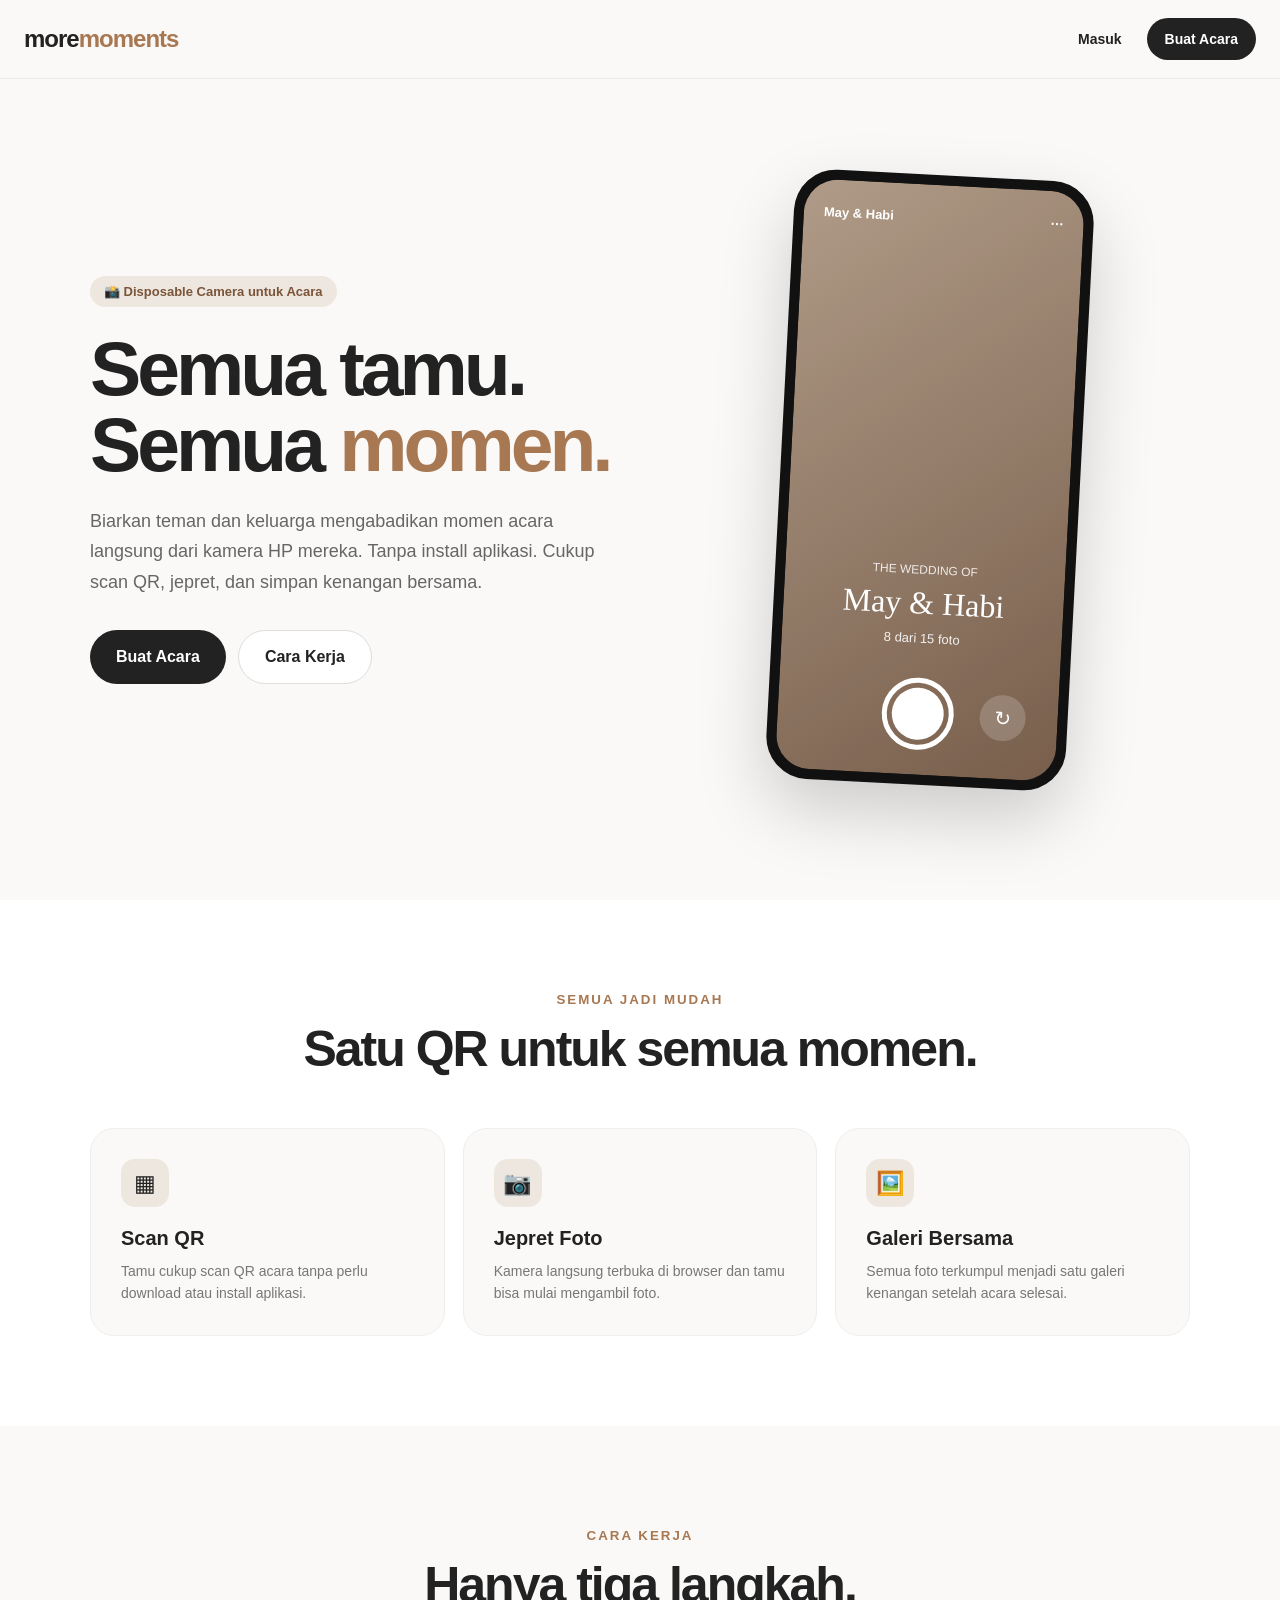
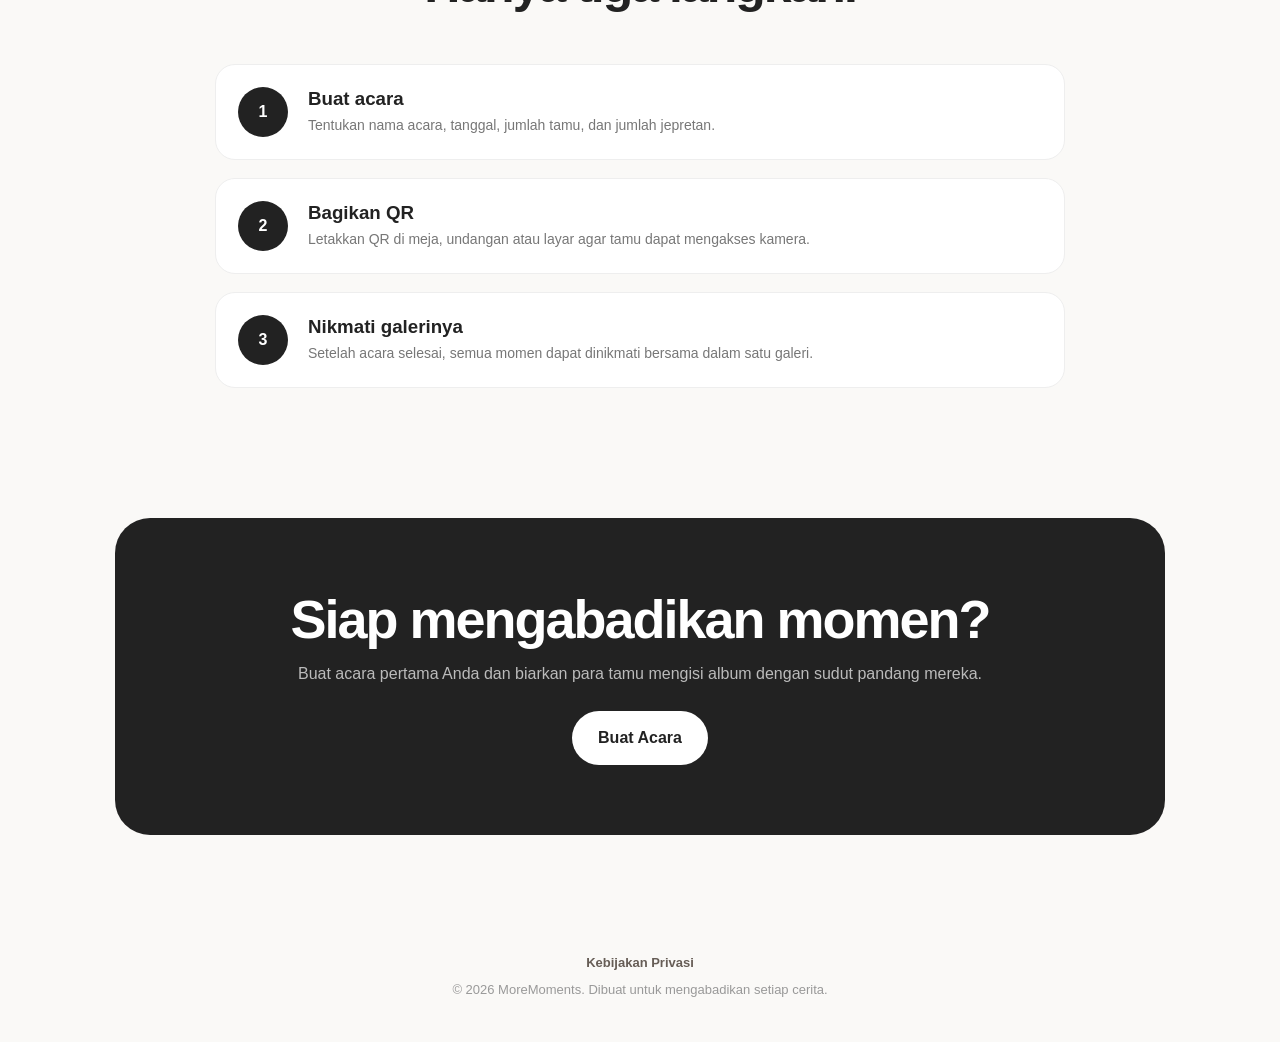
==== index.html @ 3c303681 "Update index.html" ====
<!DOCTYPE html>
<html lang="id">
<head>
<meta charset="UTF-8">
<meta name="viewport" content="width=device-width, initial-scale=1.0">

<title>MoreMoments — Abadikan Momen Bersama</title>

<meta
  name="description"
  content="Bagikan dan abadikan momen acara bersama teman dan keluarga."
>

<style>

*{
  margin:0;
  padding:0;
  box-sizing:border-box;
}

html{
  scroll-behavior:smooth;
}

body{
  font-family:Arial,Helvetica,sans-serif;
  background:#faf9f7;
  color:#222;
}

a{
  text-decoration:none;
  color:inherit;
}


/* ===============================
   NAVBAR
================================ */

.navbar{
  width:100%;

  padding:18px 24px;

  display:flex;
  justify-content:space-between;
  align-items:center;

  background:
    rgba(250,249,247,.94);

  backdrop-filter:
    blur(12px);

  position:fixed;
  top:0;
  left:0;

  z-index:1000;

  border-bottom:
    1px solid rgba(0,0,0,.06);
}

.logo{
  font-size:24px;
  font-weight:800;
  letter-spacing:-1px;
}

.logo span{
  color:#a77852;
}

.nav-actions{
  display:flex;
  gap:9px;
  align-items:center;
}

.btn-login{
  display:inline-flex;
  align-items:center;
  justify-content:center;

  min-height:42px;

  padding:0 16px;

  border-radius:999px;

  font-size:14px;
  font-weight:700;

  cursor:pointer;
}

.btn-login:hover{
  background:#eee9e4;
}

.btn-create-small{
  display:inline-flex;
  align-items:center;
  justify-content:center;

  min-height:42px;

  background:#222;
  color:white;

  padding:0 18px;

  border-radius:999px;

  font-size:14px;
  font-weight:700;

  cursor:pointer;
}


/* ===============================
   HERO
================================ */

.hero{
  min-height:100vh;

  display:flex;
  align-items:center;
  justify-content:center;

  padding:
    120px 24px 60px;
}

.hero-inner{
  max-width:1100px;
  width:100%;

  display:grid;

  grid-template-columns:
    1fr 1fr;

  gap:60px;

  align-items:center;
}

.hero-text .tag{
  display:inline-block;

  background:#eee7df;
  color:#7a5539;

  padding:8px 14px;

  border-radius:999px;

  font-size:13px;
  font-weight:700;

  margin-bottom:24px;
}

.hero-text h1{
  font-size:
    clamp(
      42px,
      6vw,
      78px
    );

  line-height:.98;

  letter-spacing:-4px;

  margin-bottom:24px;
}

.hero-text h1 span{
  color:#a77852;
}

.hero-text p{
  max-width:520px;

  font-size:18px;

  line-height:1.7;

  color:#666;

  margin-bottom:32px;
}

.hero-buttons{
  display:flex;

  gap:12px;

  flex-wrap:wrap;
}

.btn-primary{
  display:inline-flex;

  align-items:center;
  justify-content:center;

  min-height:54px;

  padding:0 26px;

  background:#222;
  color:#fff;

  border-radius:999px;

  font-size:16px;
  font-weight:700;

  border:none;

  cursor:pointer;
}

.btn-primary:hover{
  opacity:.9;
}

.btn-secondary{
  display:inline-flex;

  align-items:center;
  justify-content:center;

  min-height:54px;

  padding:0 26px;

  background:white;

  border:1px solid #ddd;

  border-radius:999px;

  font-size:16px;
  font-weight:700;
}


/* ===============================
   PHONE MOCKUP
================================ */

.phone-wrapper{
  display:flex;
  justify-content:center;
}

.phone{
  width:300px;
  height:610px;

  background:#111;

  border-radius:42px;

  padding:10px;

  box-shadow:
    0 30px 70px
    rgba(0,0,0,.18);

  transform:
    rotate(3deg);
}

.phone-screen{
  width:100%;
  height:100%;

  border-radius:34px;

  overflow:hidden;

  background:
    linear-gradient(
      rgba(0,0,0,.15),
      rgba(0,0,0,.15)
    ),
    linear-gradient(
      145deg,
      #ceb69f,
      #8d6f59
    );

  position:relative;

  display:flex;

  flex-direction:column;

  justify-content:
    space-between;

  padding:
    25px 20px;

  color:white;
}

.camera-top{
  display:flex;

  justify-content:
    space-between;

  font-size:13px;

  font-weight:600;
}

.event-info{
  text-align:center;

  margin-top:auto;

  margin-bottom:32px;
}

.event-info small{
  font-size:12px;

  opacity:.85;
}

.event-info h2{
  margin-top:7px;

  font-family:
    Georgia,serif;

  font-size:32px;

  font-weight:normal;
}

.shot-count{
  font-size:13px;

  opacity:.9;

  margin-top:9px;
}

.camera-controls{
  display:flex;

  justify-content:center;

  align-items:center;

  position:relative;
}

.shutter{
  width:72px;
  height:72px;

  border-radius:50%;

  border:
    5px solid white;

  position:relative;
}

.shutter::after{
  content:"";

  position:absolute;

  inset:5px;

  background:white;

  border-radius:50%;
}

.switch-camera{
  position:absolute;

  right:12px;

  width:46px;
  height:46px;

  border-radius:50%;

  background:
    rgba(255,255,255,.18);

  display:flex;

  align-items:center;

  justify-content:center;

  font-size:20px;
}


/* ===============================
   FEATURES
================================ */

.features{
  padding:
    90px 24px;

  background:#fff;
}

.section-inner{
  max-width:1100px;

  margin:auto;
}

.section-title{
  text-align:center;

  margin-bottom:50px;
}

.section-title small{
  color:#a77852;

  text-transform:
    uppercase;

  letter-spacing:2px;

  font-weight:700;
}

.section-title h2{
  font-size:
    clamp(
      32px,
      5vw,
      50px
    );

  margin-top:12px;

  letter-spacing:-2px;
}

.feature-grid{
  display:grid;

  grid-template-columns:
    repeat(
      3,
      1fr
    );

  gap:18px;
}

.feature-card{
  background:#faf9f7;

  border:
    1px solid #eee;

  padding:30px;

  border-radius:24px;
}

.feature-icon{
  width:48px;
  height:48px;

  display:flex;

  align-items:center;

  justify-content:center;

  background:#eee7df;

  border-radius:14px;

  font-size:23px;

  margin-bottom:20px;
}

.feature-card h3{
  font-size:20px;

  margin-bottom:10px;
}

.feature-card p{
  color:#777;

  line-height:1.6;

  font-size:14px;
}


/* ===============================
   HOW
================================ */

.how{
  padding:
    100px 24px;
}

.steps{
  max-width:850px;

  margin:auto;

  display:grid;

  gap:18px;
}

.step{
  display:flex;

  gap:20px;

  align-items:center;

  background:white;

  padding:22px;

  border-radius:20px;

  border:
    1px solid #eee;
}

.number{
  min-width:50px;

  height:50px;

  border-radius:50%;

  background:#222;

  color:white;

  display:flex;

  align-items:center;

  justify-content:center;

  font-weight:700;
}

.step h3{
  margin-bottom:5px;
}

.step p{
  color:#777;

  font-size:14px;

  line-height:1.5;
}


/* ===============================
   CTA
================================ */

.cta{
  max-width:1050px;

  margin:
    30px auto 90px;

  background:#222;

  color:white;

  padding:
    70px 30px;

  border-radius:35px;

  text-align:center;
}

.cta h2{
  font-size:
    clamp(
      32px,
      5vw,
      54px
    );

  margin-bottom:15px;

  letter-spacing:-2px;
}

.cta p{
  color:#bbb;

  margin-bottom:28px;
}

.cta .btn-primary{
  background:white;

  color:#222;
}


/* ===============================
   FOOTER
================================ */

footer{
  text-align:center;

  padding:
    30px 20px 45px;

  color:#999;

  font-size:13px;
}

.footer-links{
  display:flex;

  justify-content:center;

  gap:18px;

  flex-wrap:wrap;

  margin-bottom:12px;
}

.footer-links a{
  color:#665d56;

  font-weight:600;
}


/* ===============================
   MOBILE
================================ */

@media(max-width:800px){

  .navbar{
    padding:
      14px 16px;
  }

  /*
    LOGIN TIDAK LAGI DISEMBUNYIKAN
  */

  .logo{
    font-size:21px;
  }

  .nav-actions{
    gap:5px;
  }

  .btn-login{
    display:inline-flex;

    min-height:40px;

    padding:
      0 10px;

    font-size:12px;
  }

  .btn-create-small{
    min-height:40px;

    padding:
      0 14px;

    font-size:12px;
  }

  .hero{
    padding-top:110px;
  }

  .hero-inner{
    grid-template-columns:
      1fr;

    text-align:center;

    gap:55px;
  }

  .hero-text p{
    margin-left:auto;

    margin-right:auto;
  }

  .hero-buttons{
    justify-content:center;
  }

  .hero-text h1{
    letter-spacing:-2px;
  }

  .phone{
    width:260px;

    height:530px;
  }

  .feature-grid{
    grid-template-columns:1fr;
  }

  .cta{
    margin-left:16px;

    margin-right:16px;
  }
}


@media(max-width:430px){

  .navbar{
    padding:
      12px 13px;
  }

  .logo{
    font-size:19px;
  }

  .btn-login{
    padding:
      0 8px;

    font-size:11px;
  }

  .btn-create-small{
    padding:
      0 11px;

    font-size:11px;
  }

  .hero{
    padding-left:17px;

    padding-right:17px;
  }

  .hero-text .tag{
    font-size:12px;
  }

  .hero-text p{
    font-size:17px;
  }

  .hero-buttons{
    display:grid;

    grid-template-columns:
      1fr 1fr;
  }

  .btn-primary,
  .btn-secondary{
    padding:
      0 14px;

    font-size:14px;
  }
}

</style>
</head>


<body>


<header class="navbar">

  <a
    href="index.html"
    class="logo"
  >
    more<span>moments</span>
  </a>


  <div class="nav-actions">

    <a
      href="login.html"
      class="btn-login"
      id="loginButton"
    >
      Masuk
    </a>


    <a
      href="login.html"
      class="btn-create-small create-link"
    >
      Buat Acara
    </a>

  </div>

</header>



<main class="hero">

  <div class="hero-inner">


    <div class="hero-text">

      <div class="tag">
        📸 Disposable Camera untuk Acara
      </div>


      <h1>
        Semua tamu.<br>
        Semua <span>momen.</span>
      </h1>


      <p>
        Biarkan teman dan keluarga
        mengabadikan momen acara langsung
        dari kamera HP mereka.
        Tanpa install aplikasi.
        Cukup scan QR, jepret,
        dan simpan kenangan bersama.
      </p>


      <div class="hero-buttons">

        <a
          href="login.html"
          class="btn-primary create-link"
        >
          Buat Acara
        </a>


        <a
          href="#cara-kerja"
          class="btn-secondary"
        >
          Cara Kerja
        </a>

      </div>

    </div>



    <div class="phone-wrapper">

      <div class="phone">

        <div class="phone-screen">


          <div class="camera-top">

            <span>
              May & Habi
            </span>

            <span>
              ⋯
            </span>

          </div>


          <div class="event-info">

            <small>
              THE WEDDING OF
            </small>

            <h2>
              May & Habi
            </h2>

            <div class="shot-count">
              8 dari 15 foto
            </div>

          </div>


          <div class="camera-controls">

            <div class="shutter"></div>

            <div class="switch-camera">
              ↻
            </div>

          </div>


        </div>

      </div>

    </div>


  </div>

</main>



<section class="features">

  <div class="section-inner">


    <div class="section-title">

      <small>
        Semua jadi mudah
      </small>

      <h2>
        Satu QR untuk semua momen.
      </h2>

    </div>


    <div class="feature-grid">


      <div class="feature-card">

        <div class="feature-icon">
          ▦
        </div>

        <h3>
          Scan QR
        </h3>

        <p>
          Tamu cukup scan QR acara
          tanpa perlu download atau
          install aplikasi.
        </p>

      </div>


      <div class="feature-card">

        <div class="feature-icon">
          📷
        </div>

        <h3>
          Jepret Foto
        </h3>

        <p>
          Kamera langsung terbuka
          di browser dan tamu bisa
          mulai mengambil foto.
        </p>

      </div>


      <div class="feature-card">

        <div class="feature-icon">
          🖼️
        </div>

        <h3>
          Galeri Bersama
        </h3>

        <p>
          Semua foto terkumpul
          menjadi satu galeri
          kenangan setelah acara selesai.
        </p>

      </div>


    </div>

  </div>

</section>



<section
  class="how"
  id="cara-kerja"
>

  <div class="section-title">

    <small>
      Cara kerja
    </small>

    <h2>
      Hanya tiga langkah.
    </h2>

  </div>


  <div class="steps">


    <div class="step">

      <div class="number">
        1
      </div>

      <div>

        <h3>
          Buat acara
        </h3>

        <p>
          Tentukan nama acara,
          tanggal, jumlah tamu,
          dan jumlah jepretan.
        </p>

      </div>

    </div>


    <div class="step">

      <div class="number">
        2
      </div>

      <div>

        <h3>
          Bagikan QR
        </h3>

        <p>
          Letakkan QR di meja,
          undangan atau layar agar
          tamu dapat mengakses kamera.
        </p>

      </div>

    </div>


    <div class="step">

      <div class="number">
        3
      </div>

      <div>

        <h3>
          Nikmati galerinya
        </h3>

        <p>
          Setelah acara selesai,
          semua momen dapat dinikmati
          bersama dalam satu galeri.
        </p>

      </div>

    </div>


  </div>

</section>



<section class="cta">

  <h2>
    Siap mengabadikan momen?
  </h2>

  <p>
    Buat acara pertama Anda
    dan biarkan para tamu
    mengisi album dengan sudut
    pandang mereka.
  </p>


  <a
    href="login.html"
    class="btn-primary create-link"
  >
    Buat Acara
  </a>

</section>



<footer>

  <div class="footer-links">

    <!-- nanti kita buat halaman ini
         untuk verifikasi Google -->

    <a href="privacy.html">
      Kebijakan Privasi
    </a>

  </div>

  © 2026 MoreMoments.
  Dibuat untuk mengabadikan setiap cerita.

</footer>



<script>

const TOKEN_KEY =
  "momentsAdminToken";

const token =
  localStorage.getItem(
    TOKEN_KEY
  );


const loginButton =
  document.getElementById(
    "loginButton"
  );


const createLinks =
  document.querySelectorAll(
    ".create-link"
  );


/*
========================================
BELUM LOGIN
========================================
Masuk       -> login.html
Buat Acara  -> login.html
*/

if(!token){

  loginButton.textContent =
    "Masuk";

  loginButton.href =
    "login.html";


  createLinks.forEach(
    function(link){

      link.href =
        "login.html";

    }
  );

}


/*
========================================
SUDAH LOGIN
========================================
Masuk berubah menjadi Dashboard
Buat Acara langsung ke create-event
*/

else{

  loginButton.textContent =
    "Dashboard";

  loginButton.href =
    "dashboard.html";


  createLinks.forEach(
    function(link){

      link.href =
        "create-event.html";

    }
  );

}

</script>


</body>
</html>
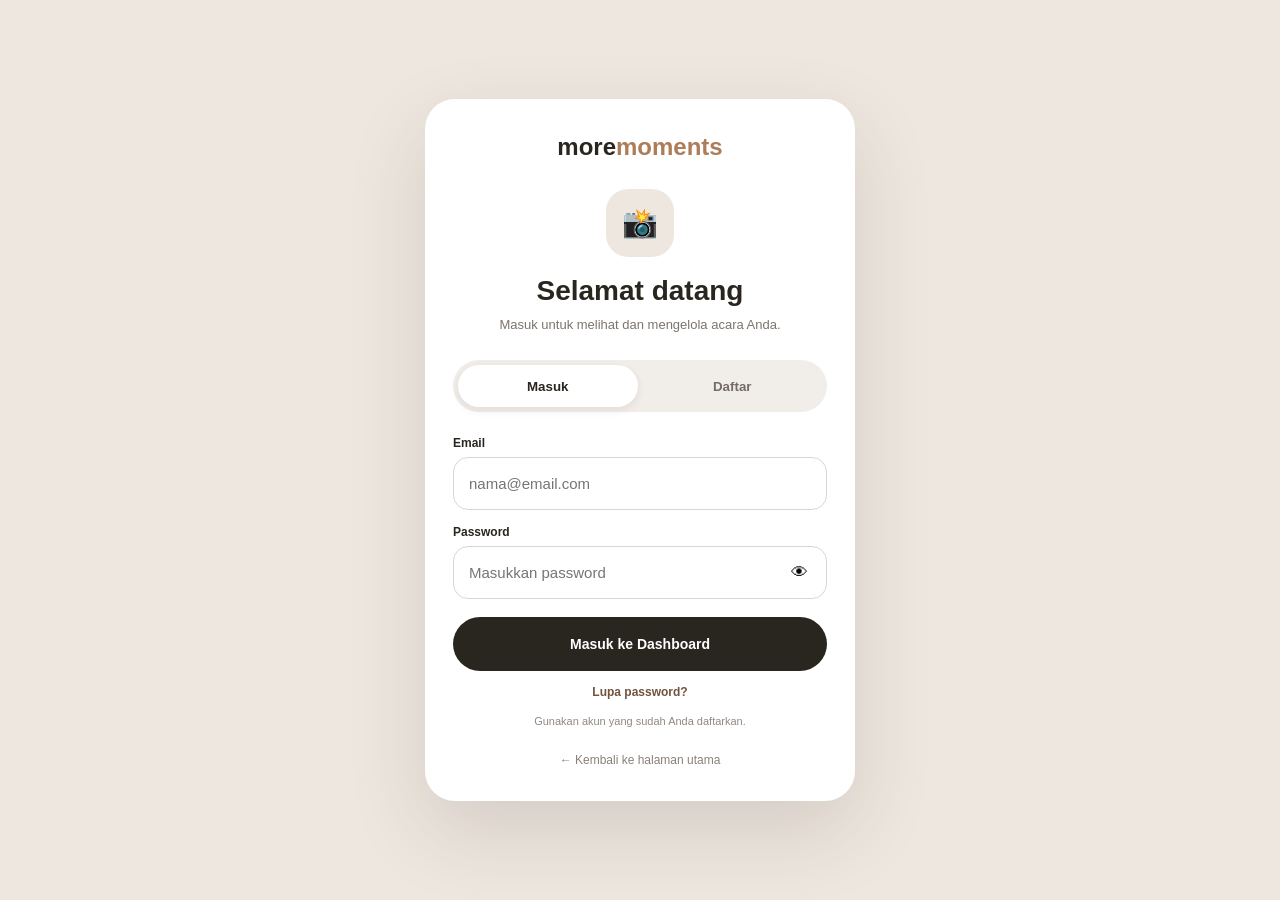
==== commit 6a95575f: "Update index.html" ====
--- a/index.html
+++ b/index.html
@@ -2,1280 +2,1480 @@
 <html lang="id">
 <head>
 <meta charset="UTF-8">
-<meta name="viewport" content="width=device-width, initial-scale=1.0">
-
-<title>MoreMoments — Abadikan Momen Bersama</title>
 
 <meta
-  name="description"
-  content="Bagikan dan abadikan momen acara bersama teman dan keluarga."
+  name="viewport"
+  content="width=device-width, initial-scale=1.0"
 >
 
+<title>Masuk | MoreMoments</title>
+
 <style>
-
 *{
   margin:0;
   padding:0;
   box-sizing:border-box;
 }
 
-html{
-  scroll-behavior:smooth;
-}
-
 body{
-  font-family:Arial,Helvetica,sans-serif;
-  background:#faf9f7;
-  color:#222;
-}
-
-a{
-  text-decoration:none;
-  color:inherit;
-}
-
-
-/* ===============================
-   NAVBAR
-================================ */
-
-.navbar{
-  width:100%;
-
-  padding:18px 24px;
-
-  display:flex;
-  justify-content:space-between;
-  align-items:center;
-
-  background:
-    rgba(250,249,247,.94);
-
-  backdrop-filter:
-    blur(12px);
-
-  position:fixed;
-  top:0;
-  left:0;
-
-  z-index:1000;
-
-  border-bottom:
-    1px solid rgba(0,0,0,.06);
-}
-
-.logo{
-  font-size:24px;
-  font-weight:800;
-  letter-spacing:-1px;
-}
-
-.logo span{
-  color:#a77852;
-}
-
-.nav-actions{
-  display:flex;
-  gap:9px;
-  align-items:center;
-}
-
-.btn-login{
-  display:inline-flex;
-  align-items:center;
-  justify-content:center;
-
-  min-height:42px;
-
-  padding:0 16px;
-
-  border-radius:999px;
-
-  font-size:14px;
-  font-weight:700;
-
-  cursor:pointer;
-}
-
-.btn-login:hover{
-  background:#eee9e4;
-}
-
-.btn-create-small{
-  display:inline-flex;
-  align-items:center;
-  justify-content:center;
-
-  min-height:42px;
-
-  background:#222;
-  color:white;
-
-  padding:0 18px;
-
-  border-radius:999px;
-
-  font-size:14px;
-  font-weight:700;
-
-  cursor:pointer;
-}
-
-
-/* ===============================
-   HERO
-================================ */
-
-.hero{
   min-height:100vh;
-
   display:flex;
   align-items:center;
   justify-content:center;
-
-  padding:
-    120px 24px 60px;
-}
-
-.hero-inner{
-  max-width:1100px;
+  padding:24px;
+  background:#eee7df;
+  font-family:Arial,Helvetica,sans-serif;
+  color:#29251f;
+}
+
+.card{
   width:100%;
-
-  display:grid;
-
-  grid-template-columns:
-    1fr 1fr;
-
-  gap:60px;
-
-  align-items:center;
-}
-
-.hero-text .tag{
-  display:inline-block;
-
-  background:#eee7df;
-  color:#7a5539;
-
-  padding:8px 14px;
-
-  border-radius:999px;
-
-  font-size:13px;
-  font-weight:700;
-
-  margin-bottom:24px;
-}
-
-.hero-text h1{
-  font-size:
-    clamp(
-      42px,
-      6vw,
-      78px
-    );
-
-  line-height:.98;
-
-  letter-spacing:-4px;
-
-  margin-bottom:24px;
-}
-
-.hero-text h1 span{
-  color:#a77852;
-}
-
-.hero-text p{
-  max-width:520px;
-
-  font-size:18px;
-
-  line-height:1.7;
-
-  color:#666;
-
-  margin-bottom:32px;
-}
-
-.hero-buttons{
+  max-width:430px;
+  padding:34px 28px;
+  background:#fff;
+  border-radius:30px;
+  box-shadow:0 30px 80px rgba(60,45,34,.14);
+}
+
+.logo{
+  text-align:center;
+  font-size:24px;
+  font-weight:800;
+  margin-bottom:28px;
+}
+
+.logo span{
+  color:#ad7c58;
+}
+
+.icon{
+  width:68px;
+  height:68px;
+  margin:0 auto 18px;
   display:flex;
-
-  gap:12px;
-
-  flex-wrap:wrap;
-}
-
-.btn-primary{
-  display:inline-flex;
-
   align-items:center;
   justify-content:center;
-
+  border-radius:22px;
+  background:#eee7df;
+  font-size:29px;
+}
+
+h1{
+  text-align:center;
+  font-size:28px;
+  margin-bottom:8px;
+}
+
+.subtitle{
+  max-width:330px;
+  margin:0 auto 24px;
+  text-align:center;
+  color:#7c746d;
+  font-size:13px;
+  line-height:1.6;
+}
+
+/* TAB */
+
+.tabs{
+  display:grid;
+  grid-template-columns:1fr 1fr;
+  gap:5px;
+  margin-bottom:24px;
+  padding:5px;
+  background:#f1ede9;
+  border-radius:999px;
+}
+
+.tab{
+  height:42px;
+  border:0;
+  border-radius:999px;
+  background:transparent;
+  color:#736c66;
+  font-weight:700;
+  cursor:pointer;
+}
+
+.tab.active{
+  background:#fff;
+  color:#29251f;
+  box-shadow:0 3px 10px rgba(40,30,20,.08);
+}
+
+/* FORM */
+
+.form{
+  display:none;
+}
+
+.form.active{
+  display:block;
+}
+
+.field{
+  margin-bottom:15px;
+}
+
+label{
+  display:block;
+  margin-bottom:7px;
+  font-size:12px;
+  font-weight:700;
+}
+
+.input-wrap{
+  position:relative;
+}
+
+input{
+  width:100%;
+  height:53px;
+  padding:0 15px;
+  border:1px solid #ded5ce;
+  border-radius:15px;
+  outline:none;
+  background:#fff;
+  color:#29251f;
+  font-size:15px;
+}
+
+input.password{
+  padding-right:52px;
+}
+
+input:focus{
+  border-color:#9b7255;
+  box-shadow:0 0 0 3px rgba(155,114,85,.10);
+}
+
+.show-password{
+  position:absolute;
+  right:7px;
+  top:6px;
+  width:41px;
+  height:41px;
+  border:0;
+  border-radius:12px;
+  background:transparent;
+  cursor:pointer;
+  font-size:17px;
+}
+
+.main-button{
+  width:100%;
   min-height:54px;
-
-  padding:0 26px;
-
-  background:#222;
+  margin-top:3px;
+  border:0;
+  border-radius:999px;
+  background:#29251f;
   color:#fff;
-
-  border-radius:999px;
-
-  font-size:16px;
+  font-size:14px;
   font-weight:700;
-
-  border:none;
-
   cursor:pointer;
 }
 
-.btn-primary:hover{
-  opacity:.9;
-}
-
-.btn-secondary{
-  display:inline-flex;
-
+.main-button:disabled{
+  opacity:.55;
+  cursor:not-allowed;
+}
+
+.info{
+  margin-top:14px;
+  color:#918981;
+  text-align:center;
+  font-size:11px;
+  line-height:1.5;
+}
+
+.email-note{
+  margin-top:7px;
+  color:#918981;
+  font-size:11px;
+  line-height:1.5;
+}
+
+/* FORGOT PASSWORD */
+
+.forgot-small{
+  display:block;
+  width:max-content;
+  margin:14px auto 0;
+  color:#72533e;
+  text-decoration:none;
+  font-size:12px;
+  font-weight:700;
+}
+
+.forgot-small:hover{
+  text-decoration:underline;
+}
+
+.recovery-help{
+  display:none;
+  margin-top:17px;
+  padding:15px;
+  border:1px solid #e4d6c9;
+  background:#faf5f0;
+  border-radius:16px;
+}
+
+.recovery-help.show{
+  display:block;
+}
+
+.recovery-title{
+  font-size:13px;
+  font-weight:800;
+  margin-bottom:5px;
+}
+
+.recovery-text{
+  font-size:11px;
+  line-height:1.5;
+  color:#756d66;
+}
+
+.recovery-button{
+  display:flex;
   align-items:center;
   justify-content:center;
-
-  min-height:54px;
-
-  padding:0 26px;
-
-  background:white;
-
-  border:1px solid #ddd;
-
+  min-height:43px;
+  margin-top:12px;
   border-radius:999px;
-
-  font-size:16px;
+  background:#29251f;
+  color:white;
+  text-decoration:none;
+  font-size:12px;
   font-weight:700;
 }
 
-
-/* ===============================
-   PHONE MOCKUP
-================================ */
-
-.phone-wrapper{
+/* MESSAGE */
+
+.message{
+  display:none;
+  margin-top:16px;
+  padding:13px 14px;
+  border-radius:13px;
+  font-size:12px;
+  line-height:1.5;
+}
+
+.message.error{
+  display:block;
+  border:1px solid #efcccc;
+  background:#fff2f2;
+  color:#9b4242;
+}
+
+.message.success{
+  display:block;
+  border:1px solid #cce4d0;
+  background:#f0faf2;
+  color:#357044;
+}
+
+.back{
+  display:block;
+  margin-top:23px;
+  text-align:center;
+  color:#89817b;
+  text-decoration:none;
+  font-size:12px;
+}
+
+/* EMAIL CONFIRM MODAL */
+
+.modal-backdrop{
+  position:fixed;
+  inset:0;
+  z-index:1000;
+  display:none;
+  align-items:center;
+  justify-content:center;
+  padding:20px;
+  background:rgba(30,25,21,.55);
+  backdrop-filter:blur(5px);
+}
+
+.modal-backdrop.show{
   display:flex;
+}
+
+.modal{
+  width:100%;
+  max-width:420px;
+  background:#fff;
+  border-radius:24px;
+  padding:27px;
+  box-shadow:0 30px 90px rgba(0,0,0,.25);
+}
+
+.modal-icon{
+  width:56px;
+  height:56px;
+  margin:0 auto 16px;
+  display:flex;
+  align-items:center;
   justify-content:center;
-}
-
-.phone{
-  width:300px;
-  height:610px;
-
-  background:#111;
-
-  border-radius:42px;
-
-  padding:10px;
-
-  box-shadow:
-    0 30px 70px
-    rgba(0,0,0,.18);
-
-  transform:
-    rotate(3deg);
-}
-
-.phone-screen{
-  width:100%;
-  height:100%;
-
-  border-radius:34px;
-
-  overflow:hidden;
-
-  background:
-    linear-gradient(
-      rgba(0,0,0,.15),
-      rgba(0,0,0,.15)
-    ),
-    linear-gradient(
-      145deg,
-      #ceb69f,
-      #8d6f59
-    );
-
-  position:relative;
-
-  display:flex;
-
-  flex-direction:column;
-
-  justify-content:
-    space-between;
-
-  padding:
-    25px 20px;
-
-  color:white;
-}
-
-.camera-top{
-  display:flex;
-
-  justify-content:
-    space-between;
-
-  font-size:13px;
-
-  font-weight:600;
-}
-
-.event-info{
+  border-radius:18px;
+  background:#f2ebe5;
+  font-size:25px;
+}
+
+.modal h2{
   text-align:center;
-
-  margin-top:auto;
-
-  margin-bottom:32px;
-}
-
-.event-info small{
+  font-size:22px;
+  margin-bottom:8px;
+}
+
+.modal-text{
+  text-align:center;
+  color:#746b64;
   font-size:12px;
-
-  opacity:.85;
-}
-
-.event-info h2{
-  margin-top:7px;
-
-  font-family:
-    Georgia,serif;
-
-  font-size:32px;
-
-  font-weight:normal;
-}
-
-.shot-count{
-  font-size:13px;
-
-  opacity:.9;
-
-  margin-top:9px;
-}
-
-.camera-controls{
-  display:flex;
-
-  justify-content:center;
-
-  align-items:center;
-
-  position:relative;
-}
-
-.shutter{
-  width:72px;
-  height:72px;
-
-  border-radius:50%;
-
-  border:
-    5px solid white;
-
-  position:relative;
-}
-
-.shutter::after{
-  content:"";
-
-  position:absolute;
-
-  inset:5px;
-
-  background:white;
-
-  border-radius:50%;
-}
-
-.switch-camera{
-  position:absolute;
-
-  right:12px;
-
-  width:46px;
-  height:46px;
-
-  border-radius:50%;
-
-  background:
-    rgba(255,255,255,.18);
-
-  display:flex;
-
-  align-items:center;
-
-  justify-content:center;
-
-  font-size:20px;
-}
-
-
-/* ===============================
-   FEATURES
-================================ */
-
-.features{
-  padding:
-    90px 24px;
-
-  background:#fff;
-}
-
-.section-inner{
-  max-width:1100px;
-
-  margin:auto;
-}
-
-.section-title{
+  line-height:1.6;
+}
+
+.email-preview{
+  margin:18px 0;
+  padding:14px;
+  border-radius:14px;
+  background:#f5f1ed;
   text-align:center;
-
-  margin-bottom:50px;
-}
-
-.section-title small{
-  color:#a77852;
-
-  text-transform:
-    uppercase;
-
-  letter-spacing:2px;
-
-  font-weight:700;
-}
-
-.section-title h2{
-  font-size:
-    clamp(
-      32px,
-      5vw,
-      50px
-    );
-
-  margin-top:12px;
-
-  letter-spacing:-2px;
-}
-
-.feature-grid{
+  font-size:14px;
+  font-weight:800;
+  word-break:break-word;
+}
+
+.modal-warning{
+  padding:12px 13px;
+  border-radius:13px;
+  background:#fff7e7;
+  border:1px solid #eeddb6;
+  color:#77591b;
+  font-size:11px;
+  line-height:1.5;
+}
+
+.modal-actions{
   display:grid;
-
-  grid-template-columns:
-    repeat(
-      3,
-      1fr
-    );
-
-  gap:18px;
-}
-
-.feature-card{
-  background:#faf9f7;
-
-  border:
-    1px solid #eee;
-
-  padding:30px;
-
-  border-radius:24px;
-}
-
-.feature-icon{
-  width:48px;
-  height:48px;
-
-  display:flex;
-
-  align-items:center;
-
-  justify-content:center;
-
-  background:#eee7df;
-
-  border-radius:14px;
-
-  font-size:23px;
-
-  margin-bottom:20px;
-}
-
-.feature-card h3{
-  font-size:20px;
-
-  margin-bottom:10px;
-}
-
-.feature-card p{
-  color:#777;
-
-  line-height:1.6;
-
-  font-size:14px;
-}
-
-
-/* ===============================
-   HOW
-================================ */
-
-.how{
-  padding:
-    100px 24px;
-}
-
-.steps{
-  max-width:850px;
-
-  margin:auto;
-
-  display:grid;
-
-  gap:18px;
-}
-
-.step{
-  display:flex;
-
-  gap:20px;
-
-  align-items:center;
-
-  background:white;
-
-  padding:22px;
-
-  border-radius:20px;
-
-  border:
-    1px solid #eee;
-}
-
-.number{
-  min-width:50px;
-
-  height:50px;
-
-  border-radius:50%;
-
-  background:#222;
-
-  color:white;
-
-  display:flex;
-
-  align-items:center;
-
-  justify-content:center;
-
-  font-weight:700;
-}
-
-.step h3{
-  margin-bottom:5px;
-}
-
-.step p{
-  color:#777;
-
-  font-size:14px;
-
-  line-height:1.5;
-}
-
-
-/* ===============================
-   CTA
-================================ */
-
-.cta{
-  max-width:1050px;
-
-  margin:
-    30px auto 90px;
-
-  background:#222;
-
-  color:white;
-
-  padding:
-    70px 30px;
-
-  border-radius:35px;
-
-  text-align:center;
-}
-
-.cta h2{
-  font-size:
-    clamp(
-      32px,
-      5vw,
-      54px
-    );
-
-  margin-bottom:15px;
-
-  letter-spacing:-2px;
-}
-
-.cta p{
-  color:#bbb;
-
-  margin-bottom:28px;
-}
-
-.cta .btn-primary{
-  background:white;
-
-  color:#222;
-}
-
-
-/* ===============================
-   FOOTER
-================================ */
-
-footer{
-  text-align:center;
-
-  padding:
-    30px 20px 45px;
-
-  color:#999;
-
-  font-size:13px;
-}
-
-.footer-links{
-  display:flex;
-
-  justify-content:center;
-
-  gap:18px;
-
-  flex-wrap:wrap;
-
-  margin-bottom:12px;
-}
-
-.footer-links a{
-  color:#665d56;
-
-  font-weight:600;
-}
-
-
-/* ===============================
-   MOBILE
-================================ */
-
-@media(max-width:800px){
-
-  .navbar{
-    padding:
-      14px 16px;
+  grid-template-columns:1fr 1fr;
+  gap:9px;
+  margin-top:18px;
+}
+
+.modal-button{
+  min-height:48px;
+  border-radius:999px;
+  border:0;
+  cursor:pointer;
+  font-size:12px;
+  font-weight:800;
+}
+
+.modal-button.secondary{
+  background:#f1ece7;
+  color:#332d28;
+}
+
+.modal-button.primary{
+  background:#29251f;
+  color:#fff;
+}
+
+.modal-button:disabled{
+  opacity:.55;
+  cursor:not-allowed;
+}
+
+@media(max-width:480px){
+  body{
+    padding:15px;
   }
 
-  /*
-    LOGIN TIDAK LAGI DISEMBUNYIKAN
-  */
-
-  .logo{
-    font-size:21px;
+  .card{
+    padding:30px 20px;
   }
 
-  .nav-actions{
-    gap:5px;
+  .modal{
+    padding:23px 18px;
   }
 
-  .btn-login{
-    display:inline-flex;
-
-    min-height:40px;
-
-    padding:
-      0 10px;
-
-    font-size:12px;
-  }
-
-  .btn-create-small{
-    min-height:40px;
-
-    padding:
-      0 14px;
-
-    font-size:12px;
-  }
-
-  .hero{
-    padding-top:110px;
-  }
-
-  .hero-inner{
-    grid-template-columns:
-      1fr;
-
-    text-align:center;
-
-    gap:55px;
-  }
-
-  .hero-text p{
-    margin-left:auto;
-
-    margin-right:auto;
-  }
-
-  .hero-buttons{
-    justify-content:center;
-  }
-
-  .hero-text h1{
-    letter-spacing:-2px;
-  }
-
-  .phone{
-    width:260px;
-
-    height:530px;
-  }
-
-  .feature-grid{
+  .modal-actions{
     grid-template-columns:1fr;
   }
-
-  .cta{
-    margin-left:16px;
-
-    margin-right:16px;
-  }
-}
-
-
-@media(max-width:430px){
-
-  .navbar{
-    padding:
-      12px 13px;
-  }
-
-  .logo{
-    font-size:19px;
-  }
-
-  .btn-login{
-    padding:
-      0 8px;
-
-    font-size:11px;
-  }
-
-  .btn-create-small{
-    padding:
-      0 11px;
-
-    font-size:11px;
-  }
-
-  .hero{
-    padding-left:17px;
-
-    padding-right:17px;
-  }
-
-  .hero-text .tag{
-    font-size:12px;
-  }
-
-  .hero-text p{
-    font-size:17px;
-  }
-
-  .hero-buttons{
-    display:grid;
-
-    grid-template-columns:
-      1fr 1fr;
-  }
-
-  .btn-primary,
-  .btn-secondary{
-    padding:
-      0 14px;
-
-    font-size:14px;
-  }
-}
-
+}
 </style>
 </head>
 
-
 <body>
 
-
-<header class="navbar">
+<div class="card">
+
+  <div class="logo">
+    more<span>moments</span>
+  </div>
+
+  <div class="icon">
+    📸
+  </div>
+
+  <h1 id="title">
+    Selamat datang
+  </h1>
+
+  <div
+    class="subtitle"
+    id="subtitle"
+  >
+    Masuk untuk melihat dan
+    mengelola acara Anda.
+  </div>
+
+  <div class="tabs">
+
+    <button
+      type="button"
+      class="tab active"
+      id="loginTab"
+    >
+      Masuk
+    </button>
+
+    <button
+      type="button"
+      class="tab"
+      id="registerTab"
+    >
+      Daftar
+    </button>
+
+  </div>
+
+
+  <!-- LOGIN -->
+
+  <form
+    class="form active"
+    id="loginForm"
+  >
+
+    <div class="field">
+
+      <label>
+        Email
+      </label>
+
+      <input
+        type="email"
+        id="loginEmail"
+        placeholder="nama@email.com"
+        autocomplete="email"
+        required
+      >
+
+    </div>
+
+
+    <div class="field">
+
+      <label>
+        Password
+      </label>
+
+      <div class="input-wrap">
+
+        <input
+          type="password"
+          class="password"
+          id="loginPassword"
+          placeholder="Masukkan password"
+          autocomplete="current-password"
+          required
+        >
+
+        <button
+          type="button"
+          class="show-password"
+          data-target="loginPassword"
+        >
+          👁
+        </button>
+
+      </div>
+
+    </div>
+
+
+    <button
+      type="submit"
+      class="main-button"
+      id="loginButton"
+    >
+      Masuk ke Dashboard
+    </button>
+
+
+    <a
+      href="forgot-password.html"
+      class="forgot-small"
+    >
+      Lupa password?
+    </a>
+
+
+    <div
+      id="recoveryHelp"
+      class="recovery-help"
+    >
+
+      <div class="recovery-title">
+        Kesulitan masuk?
+      </div>
+
+      <div class="recovery-text">
+        Password sudah beberapa kali salah.
+        Anda dapat reset lewat email atau
+        mengajukan reset ke superadmin.
+      </div>
+
+      <a
+        href="forgot-password.html"
+        class="recovery-button"
+      >
+        Pulihkan Akun
+      </a>
+
+    </div>
+
+
+    <div class="info">
+      Gunakan akun yang sudah
+      Anda daftarkan.
+    </div>
+
+  </form>
+
+
+  <!-- REGISTER -->
+
+  <form
+    class="form"
+    id="registerForm"
+  >
+
+    <div class="field">
+
+      <label>
+        Nama
+      </label>
+
+      <input
+        type="text"
+        id="registerName"
+        placeholder="Nama Anda"
+        autocomplete="name"
+        maxlength="80"
+        required
+      >
+
+    </div>
+
+
+    <div class="field">
+
+      <label>
+        Email
+      </label>
+
+      <input
+        type="email"
+        id="registerEmail"
+        placeholder="nama@email.com"
+        autocomplete="email"
+        required
+      >
+
+      <div class="email-note">
+        Gunakan email yang benar dan masih
+        bisa Anda akses untuk pemulihan akun.
+      </div>
+
+    </div>
+
+
+    <div class="field">
+
+      <label>
+        Password
+      </label>
+
+      <div class="input-wrap">
+
+        <input
+          type="password"
+          class="password"
+          id="registerPassword"
+          placeholder="Minimal 8 karakter"
+          autocomplete="new-password"
+          minlength="8"
+          required
+        >
+
+        <button
+          type="button"
+          class="show-password"
+          data-target="registerPassword"
+        >
+          👁
+        </button>
+
+      </div>
+
+    </div>
+
+
+    <div class="field">
+
+      <label>
+        Ulangi Password
+      </label>
+
+      <div class="input-wrap">
+
+        <input
+          type="password"
+          class="password"
+          id="registerPassword2"
+          placeholder="Ketik lagi password"
+          autocomplete="new-password"
+          minlength="8"
+          required
+        >
+
+        <button
+          type="button"
+          class="show-password"
+          data-target="registerPassword2"
+        >
+          👁
+        </button>
+
+      </div>
+
+    </div>
+
+
+    <button
+      type="submit"
+      class="main-button"
+      id="registerButton"
+    >
+      Buat Akun
+    </button>
+
+
+    <div class="info">
+      Sebelum akun dibuat, kami akan meminta
+      Anda memastikan email sudah benar.
+    </div>
+
+  </form>
+
+
+  <div
+    id="message"
+    class="message"
+  ></div>
+
 
   <a
     href="index.html"
-    class="logo"
+    class="back"
   >
-    more<span>moments</span>
+    ← Kembali ke halaman utama
   </a>
 
-
-  <div class="nav-actions">
-
-    <a
-      href="login.html"
-      class="btn-login"
-      id="loginButton"
-    >
-      Masuk
-    </a>
-
-
-    <a
-      href="login.html"
-      class="btn-create-small create-link"
-    >
-      Buat Acara
-    </a>
+</div>
+
+
+<!-- EMAIL CONFIRMATION -->
+
+<div
+  id="emailModal"
+  class="modal-backdrop"
+>
+
+  <div class="modal">
+
+    <div class="modal-icon">
+      ✉️
+    </div>
+
+    <h2>
+      Email Anda sudah benar?
+    </h2>
+
+    <div class="modal-text">
+      Pastikan alamat email di bawah benar.
+      Email ini digunakan untuk login dan
+      pemulihan password.
+    </div>
+
+    <div
+      id="emailPreview"
+      class="email-preview"
+    ></div>
+
+    <div class="modal-warning">
+      Jika email salah atau tidak dapat Anda
+      akses, reset password melalui email
+      nantinya tidak akan sampai.
+    </div>
+
+    <div class="modal-actions">
+
+      <button
+        type="button"
+        class="modal-button secondary"
+        id="changeEmailButton"
+      >
+        Ubah Email
+      </button>
+
+      <button
+        type="button"
+        class="modal-button primary"
+        id="confirmEmailButton"
+      >
+        Ya, Email Sudah Benar
+      </button>
+
+    </div>
 
   </div>
 
-</header>
-
-
-
-<main class="hero">
-
-  <div class="hero-inner">
-
-
-    <div class="hero-text">
-
-      <div class="tag">
-        📸 Disposable Camera untuk Acara
-      </div>
-
-
-      <h1>
-        Semua tamu.<br>
-        Semua <span>momen.</span>
-      </h1>
-
-
-      <p>
-        Biarkan teman dan keluarga
-        mengabadikan momen acara langsung
-        dari kamera HP mereka.
-        Tanpa install aplikasi.
-        Cukup scan QR, jepret,
-        dan simpan kenangan bersama.
-      </p>
-
-
-      <div class="hero-buttons">
-
-        <a
-          href="login.html"
-          class="btn-primary create-link"
-        >
-          Buat Acara
-        </a>
-
-
-        <a
-          href="#cara-kerja"
-          class="btn-secondary"
-        >
-          Cara Kerja
-        </a>
-
-      </div>
-
-    </div>
-
-
-
-    <div class="phone-wrapper">
-
-      <div class="phone">
-
-        <div class="phone-screen">
-
-
-          <div class="camera-top">
-
-            <span>
-              May & Habi
-            </span>
-
-            <span>
-              ⋯
-            </span>
-
-          </div>
-
-
-          <div class="event-info">
-
-            <small>
-              THE WEDDING OF
-            </small>
-
-            <h2>
-              May & Habi
-            </h2>
-
-            <div class="shot-count">
-              8 dari 15 foto
-            </div>
-
-          </div>
-
-
-          <div class="camera-controls">
-
-            <div class="shutter"></div>
-
-            <div class="switch-camera">
-              ↻
-            </div>
-
-          </div>
-
-
-        </div>
-
-      </div>
-
-    </div>
-
-
-  </div>
-
-</main>
-
-
-
-<section class="features">
-
-  <div class="section-inner">
-
-
-    <div class="section-title">
-
-      <small>
-        Semua jadi mudah
-      </small>
-
-      <h2>
-        Satu QR untuk semua momen.
-      </h2>
-
-    </div>
-
-
-    <div class="feature-grid">
-
-
-      <div class="feature-card">
-
-        <div class="feature-icon">
-          ▦
-        </div>
-
-        <h3>
-          Scan QR
-        </h3>
-
-        <p>
-          Tamu cukup scan QR acara
-          tanpa perlu download atau
-          install aplikasi.
-        </p>
-
-      </div>
-
-
-      <div class="feature-card">
-
-        <div class="feature-icon">
-          📷
-        </div>
-
-        <h3>
-          Jepret Foto
-        </h3>
-
-        <p>
-          Kamera langsung terbuka
-          di browser dan tamu bisa
-          mulai mengambil foto.
-        </p>
-
-      </div>
-
-
-      <div class="feature-card">
-
-        <div class="feature-icon">
-          🖼️
-        </div>
-
-        <h3>
-          Galeri Bersama
-        </h3>
-
-        <p>
-          Semua foto terkumpul
-          menjadi satu galeri
-          kenangan setelah acara selesai.
-        </p>
-
-      </div>
-
-
-    </div>
-
-  </div>
-
-</section>
-
-
-
-<section
-  class="how"
-  id="cara-kerja"
->
-
-  <div class="section-title">
-
-    <small>
-      Cara kerja
-    </small>
-
-    <h2>
-      Hanya tiga langkah.
-    </h2>
-
-  </div>
-
-
-  <div class="steps">
-
-
-    <div class="step">
-
-      <div class="number">
-        1
-      </div>
-
-      <div>
-
-        <h3>
-          Buat acara
-        </h3>
-
-        <p>
-          Tentukan nama acara,
-          tanggal, jumlah tamu,
-          dan jumlah jepretan.
-        </p>
-
-      </div>
-
-    </div>
-
-
-    <div class="step">
-
-      <div class="number">
-        2
-      </div>
-
-      <div>
-
-        <h3>
-          Bagikan QR
-        </h3>
-
-        <p>
-          Letakkan QR di meja,
-          undangan atau layar agar
-          tamu dapat mengakses kamera.
-        </p>
-
-      </div>
-
-    </div>
-
-
-    <div class="step">
-
-      <div class="number">
-        3
-      </div>
-
-      <div>
-
-        <h3>
-          Nikmati galerinya
-        </h3>
-
-        <p>
-          Setelah acara selesai,
-          semua momen dapat dinikmati
-          bersama dalam satu galeri.
-        </p>
-
-      </div>
-
-    </div>
-
-
-  </div>
-
-</section>
-
-
-
-<section class="cta">
-
-  <h2>
-    Siap mengabadikan momen?
-  </h2>
-
-  <p>
-    Buat acara pertama Anda
-    dan biarkan para tamu
-    mengisi album dengan sudut
-    pandang mereka.
-  </p>
-
-
-  <a
-    href="login.html"
-    class="btn-primary create-link"
-  >
-    Buat Acara
-  </a>
-
-</section>
-
-
-
-<footer>
-
-  <div class="footer-links">
-
-    <!-- nanti kita buat halaman ini
-         untuk verifikasi Google -->
-
-    <a href="privacy.html">
-      Kebijakan Privasi
-    </a>
-
-  </div>
-
-  © 2026 MoreMoments.
-  Dibuat untuk mengabadikan setiap cerita.
-
-</footer>
-
+</div>
 
 
 <script>
+
+const API_URL =
+  "https://api.ege.my.id";
 
 const TOKEN_KEY =
   "momentsAdminToken";
 
-const token =
-  localStorage.getItem(
-    TOKEN_KEY
-  );
-
-
-const loginButton =
+const USER_KEY =
+  "momentsUser";
+
+const FAIL_KEY =
+  "momentsLoginFailCount";
+
+
+const loginTab =
   document.getElementById(
-    "loginButton"
-  );
-
-
-const createLinks =
-  document.querySelectorAll(
-    ".create-link"
-  );
-
-
-/*
-========================================
-BELUM LOGIN
-========================================
-Masuk       -> login.html
-Buat Acara  -> login.html
-*/
-
-if(!token){
-
-  loginButton.textContent =
-    "Masuk";
-
-  loginButton.href =
-    "login.html";
-
-
-  createLinks.forEach(
-    function(link){
-
-      link.href =
-        "login.html";
-
+    "loginTab"
+  );
+
+const registerTab =
+  document.getElementById(
+    "registerTab"
+  );
+
+const loginForm =
+  document.getElementById(
+    "loginForm"
+  );
+
+const registerForm =
+  document.getElementById(
+    "registerForm"
+  );
+
+const message =
+  document.getElementById(
+    "message"
+  );
+
+const title =
+  document.getElementById(
+    "title"
+  );
+
+const subtitle =
+  document.getElementById(
+    "subtitle"
+  );
+
+const recoveryHelp =
+  document.getElementById(
+    "recoveryHelp"
+  );
+
+const emailModal =
+  document.getElementById(
+    "emailModal"
+  );
+
+const emailPreview =
+  document.getElementById(
+    "emailPreview"
+  );
+
+const confirmEmailButton =
+  document.getElementById(
+    "confirmEmailButton"
+  );
+
+const changeEmailButton =
+  document.getElementById(
+    "changeEmailButton"
+  );
+
+
+let pendingRegistration = null;
+
+
+/* MESSAGE */
+
+function showMessage(
+  text,
+  type = "error"
+){
+  message.className =
+    "message " + type;
+
+  message.textContent =
+    text;
+}
+
+
+function clearMessage(){
+  message.className =
+    "message";
+
+  message.textContent =
+    "";
+}
+
+
+/* LOGIN FAILURE */
+
+function getFailCount(){
+
+  return Number(
+    localStorage.getItem(
+      FAIL_KEY
+    ) || 0
+  );
+}
+
+
+function updateRecoveryHelp(){
+
+  if(
+    getFailCount() >= 3
+  ){
+    recoveryHelp.classList.add(
+      "show"
+    );
+  }
+  else{
+    recoveryHelp.classList.remove(
+      "show"
+    );
+  }
+}
+
+
+function addLoginFailure(){
+
+  const count =
+    getFailCount() + 1;
+
+  localStorage.setItem(
+    FAIL_KEY,
+    String(count)
+  );
+
+  updateRecoveryHelp();
+}
+
+
+function clearLoginFailures(){
+
+  localStorage.removeItem(
+    FAIL_KEY
+  );
+
+  updateRecoveryHelp();
+}
+
+
+/* TABS */
+
+function showLogin(){
+
+  clearMessage();
+
+  loginTab.classList.add(
+    "active"
+  );
+
+  registerTab.classList.remove(
+    "active"
+  );
+
+  loginForm.classList.add(
+    "active"
+  );
+
+  registerForm.classList.remove(
+    "active"
+  );
+
+  title.textContent =
+    "Selamat datang";
+
+  subtitle.textContent =
+    "Masuk untuk melihat dan mengelola acara Anda.";
+
+  updateRecoveryHelp();
+}
+
+
+function showRegister(){
+
+  clearMessage();
+
+  registerTab.classList.add(
+    "active"
+  );
+
+  loginTab.classList.remove(
+    "active"
+  );
+
+  registerForm.classList.add(
+    "active"
+  );
+
+  loginForm.classList.remove(
+    "active"
+  );
+
+  title.textContent =
+    "Buat akun";
+
+  subtitle.textContent =
+    "Daftar untuk membuat event dan menyimpan momen Anda.";
+}
+
+
+loginTab.addEventListener(
+  "click",
+  showLogin
+);
+
+registerTab.addEventListener(
+  "click",
+  showRegister
+);
+
+
+/* SHOW PASSWORD */
+
+document
+.querySelectorAll(
+  ".show-password"
+)
+.forEach(
+  function(button){
+
+    button.addEventListener(
+      "click",
+      function(){
+
+        const target =
+          document.getElementById(
+            button.dataset.target
+          );
+
+        if(
+          target.type ===
+          "password"
+        ){
+          target.type =
+            "text";
+
+          button.textContent =
+            "🙈";
+        }
+        else{
+          target.type =
+            "password";
+
+          button.textContent =
+            "👁";
+        }
+
+      }
+    );
+
+  }
+);
+
+
+/* SESSION */
+
+function saveSession(
+  token,
+  user
+){
+
+  localStorage.setItem(
+    TOKEN_KEY,
+    token
+  );
+
+  localStorage.setItem(
+    USER_KEY,
+    JSON.stringify(user)
+  );
+}
+
+
+async function checkSession(){
+
+  const token =
+    localStorage.getItem(
+      TOKEN_KEY
+    );
+
+  if(!token){
+    return;
+  }
+
+  try{
+
+    const response =
+      await fetch(
+        API_URL +
+        "/api/auth/me",
+        {
+          headers:{
+            "Authorization":
+              "Bearer " +
+              token
+          }
+        }
+      );
+
+    const data =
+      await response.json();
+
+    if(
+      response.ok &&
+      data.success
+    ){
+
+      localStorage.setItem(
+        USER_KEY,
+        JSON.stringify(
+          data.user
+        )
+      );
+
+      window.location.href =
+        "dashboard.html";
+
+      return;
     }
-  );
-
-}
-
-
-/*
-========================================
-SUDAH LOGIN
-========================================
-Masuk berubah menjadi Dashboard
-Buat Acara langsung ke create-event
-*/
-
-else{
-
-  loginButton.textContent =
-    "Dashboard";
-
-  loginButton.href =
-    "dashboard.html";
-
-
-  createLinks.forEach(
-    function(link){
-
-      link.href =
-        "create-event.html";
+
+    localStorage.removeItem(
+      TOKEN_KEY
+    );
+
+    localStorage.removeItem(
+      USER_KEY
+    );
+
+  }
+  catch(error){
+
+    console.error(error);
+
+  }
+}
+
+
+/* LOGIN */
+
+loginForm.addEventListener(
+  "submit",
+  async function(e){
+
+    e.preventDefault();
+
+    clearMessage();
+
+    const button =
+      document.getElementById(
+        "loginButton"
+      );
+
+    button.disabled =
+      true;
+
+    button.textContent =
+      "Memeriksa...";
+
+    try{
+
+      const response =
+        await fetch(
+          API_URL +
+          "/api/auth/login",
+          {
+            method:"POST",
+
+            headers:{
+              "Content-Type":
+                "application/json"
+            },
+
+            body:
+              JSON.stringify({
+
+                email:
+                  document
+                  .getElementById(
+                    "loginEmail"
+                  )
+                  .value
+                  .trim(),
+
+                password:
+                  document
+                  .getElementById(
+                    "loginPassword"
+                  )
+                  .value
+
+              })
+          }
+        );
+
+      const data =
+        await response.json();
+
+      if(
+        !response.ok ||
+        !data.success
+      ){
+
+        addLoginFailure();
+
+        throw new Error(
+          data.error ||
+          "Email atau password salah."
+        );
+      }
+
+      clearLoginFailures();
+
+      saveSession(
+        data.token,
+        data.user
+      );
+
+      showMessage(
+        "Login berhasil. Membuka dashboard...",
+        "success"
+      );
+
+      setTimeout(
+        function(){
+
+          window.location.href =
+            "dashboard.html";
+
+        },
+        500
+      );
 
     }
-  );
-
-}
+    catch(error){
+
+      showMessage(
+        error.message ||
+        "Login gagal."
+      );
+
+    }
+    finally{
+
+      button.disabled =
+        false;
+
+      button.textContent =
+        "Masuk ke Dashboard";
+    }
+
+  }
+);
+
+
+/* REGISTER - STEP 1 */
+
+registerForm.addEventListener(
+  "submit",
+  function(e){
+
+    e.preventDefault();
+
+    clearMessage();
+
+    const name =
+      document
+      .getElementById(
+        "registerName"
+      )
+      .value
+      .trim();
+
+    const email =
+      document
+      .getElementById(
+        "registerEmail"
+      )
+      .value
+      .trim()
+      .toLowerCase();
+
+    const password =
+      document
+      .getElementById(
+        "registerPassword"
+      )
+      .value;
+
+    const password2 =
+      document
+      .getElementById(
+        "registerPassword2"
+      )
+      .value;
+
+
+    if(
+      password !==
+      password2
+    ){
+
+      showMessage(
+        "Konfirmasi password tidak sama."
+      );
+
+      return;
+    }
+
+
+    if(
+      password.length < 8
+    ){
+
+      showMessage(
+        "Password minimal 8 karakter."
+      );
+
+      return;
+    }
+
+
+    pendingRegistration = {
+      name,
+      email,
+      password
+    };
+
+
+    emailPreview.textContent =
+      email;
+
+
+    emailModal.classList.add(
+      "show"
+    );
+
+  }
+);
+
+
+/* CHANGE EMAIL */
+
+changeEmailButton.addEventListener(
+  "click",
+  function(){
+
+    emailModal.classList.remove(
+      "show"
+    );
+
+    document
+      .getElementById(
+        "registerEmail"
+      )
+      .focus();
+
+  }
+);
+
+
+/* REGISTER - CONFIRMED */
+
+confirmEmailButton.addEventListener(
+  "click",
+  async function(){
+
+    if(!pendingRegistration){
+      return;
+    }
+
+
+    confirmEmailButton.disabled =
+      true;
+
+    changeEmailButton.disabled =
+      true;
+
+    confirmEmailButton.textContent =
+      "Membuat akun...";
+
+
+    try{
+
+      const response =
+        await fetch(
+          API_URL +
+          "/api/auth/register",
+          {
+            method:"POST",
+
+            headers:{
+              "Content-Type":
+                "application/json"
+            },
+
+            body:
+              JSON.stringify(
+                pendingRegistration
+              )
+          }
+        );
+
+
+      const data =
+        await response.json();
+
+
+      if(
+        !response.ok ||
+        !data.success
+      ){
+
+        throw new Error(
+          data.error ||
+          "Gagal membuat akun."
+        );
+      }
+
+
+      emailModal.classList.remove(
+        "show"
+      );
+
+
+      saveSession(
+        data.token,
+        data.user
+      );
+
+
+      showMessage(
+        "Akun berhasil dibuat. Membuka dashboard...",
+        "success"
+      );
+
+
+      setTimeout(
+        function(){
+
+          window.location.href =
+            "dashboard.html";
+
+        },
+        600
+      );
+
+    }
+    catch(error){
+
+      emailModal.classList.remove(
+        "show"
+      );
+
+      showMessage(
+        error.message ||
+        "Gagal membuat akun."
+      );
+
+    }
+    finally{
+
+      confirmEmailButton.disabled =
+        false;
+
+      changeEmailButton.disabled =
+        false;
+
+      confirmEmailButton.textContent =
+        "Ya, Email Sudah Benar";
+
+    }
+
+  }
+);
+
+
+/* CLOSE MODAL WHEN CLICK OUTSIDE */
+
+emailModal.addEventListener(
+  "click",
+  function(event){
+
+    if(
+      event.target ===
+      emailModal
+    ){
+
+      emailModal.classList.remove(
+        "show"
+      );
+
+    }
+
+  }
+);
+
+
+/* START */
+
+updateRecoveryHelp();
+checkSession();
 
 </script>
-
 
 </body>
 </html>
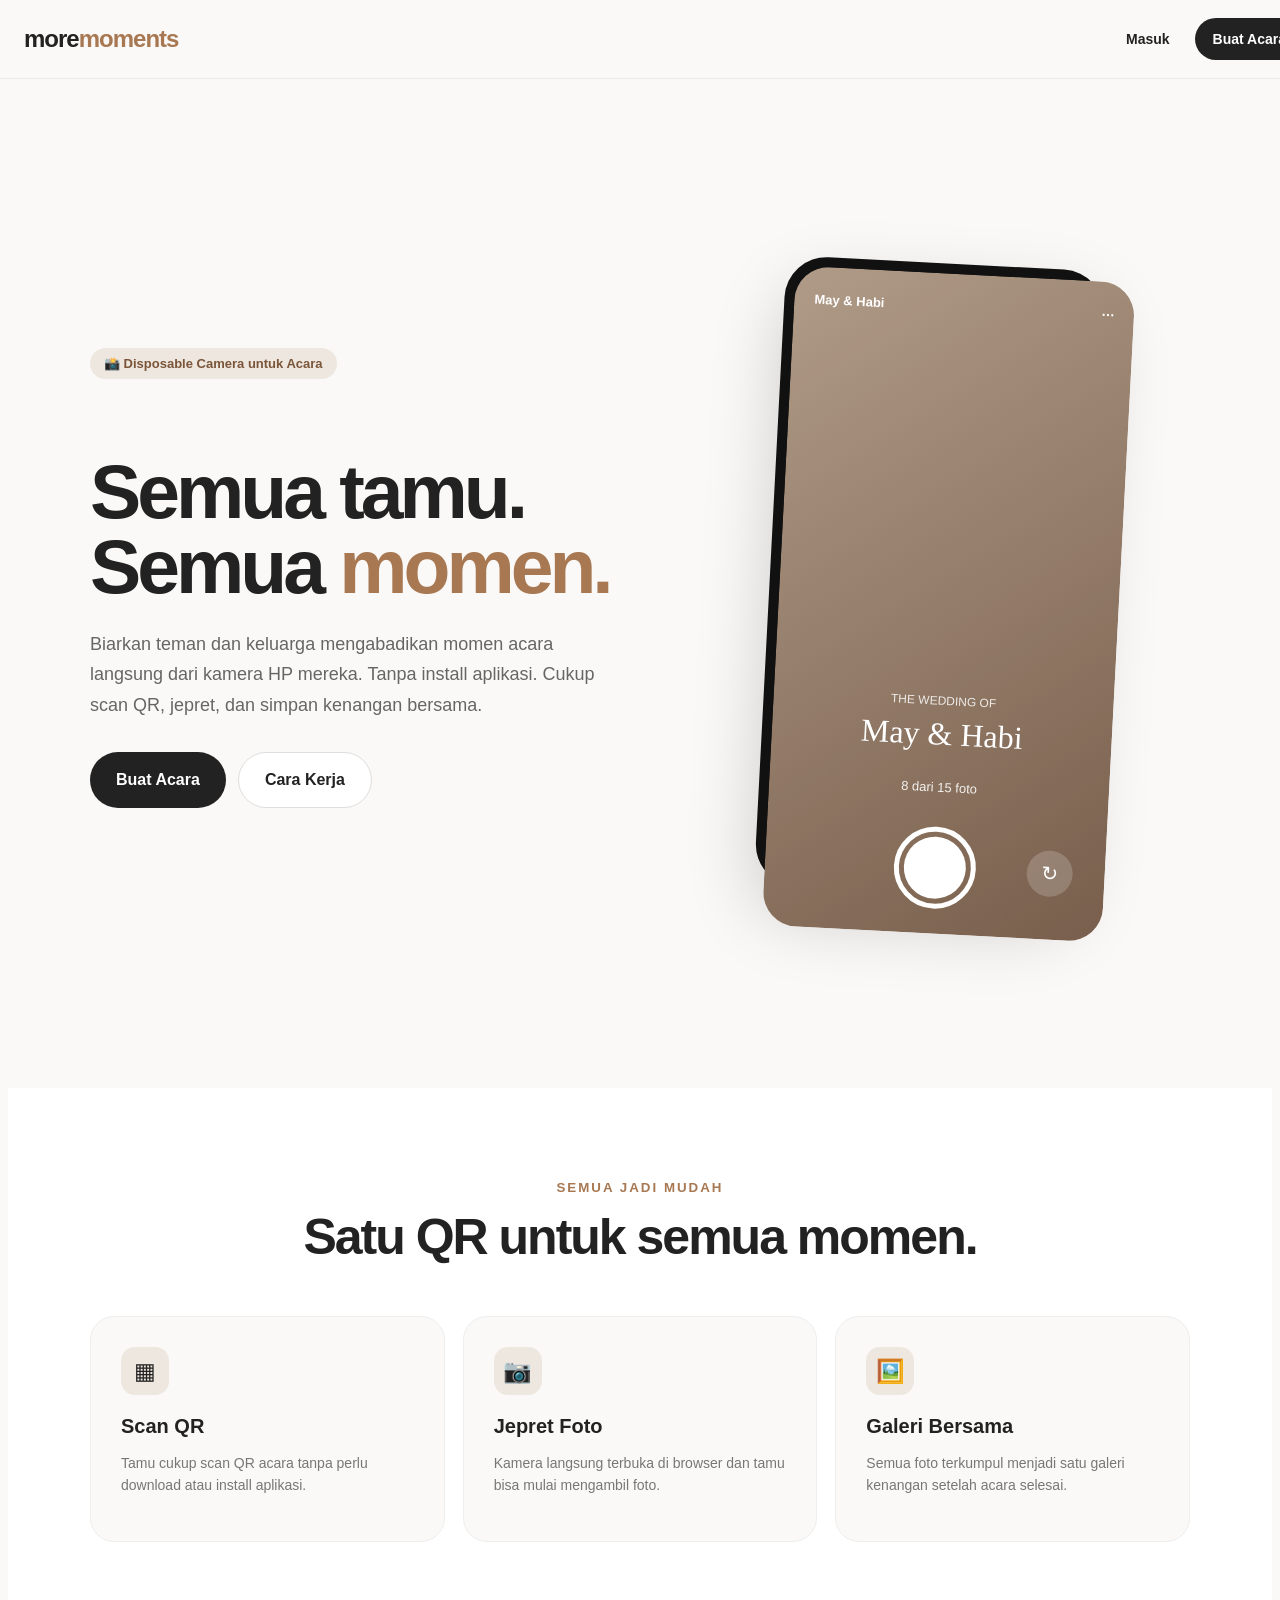
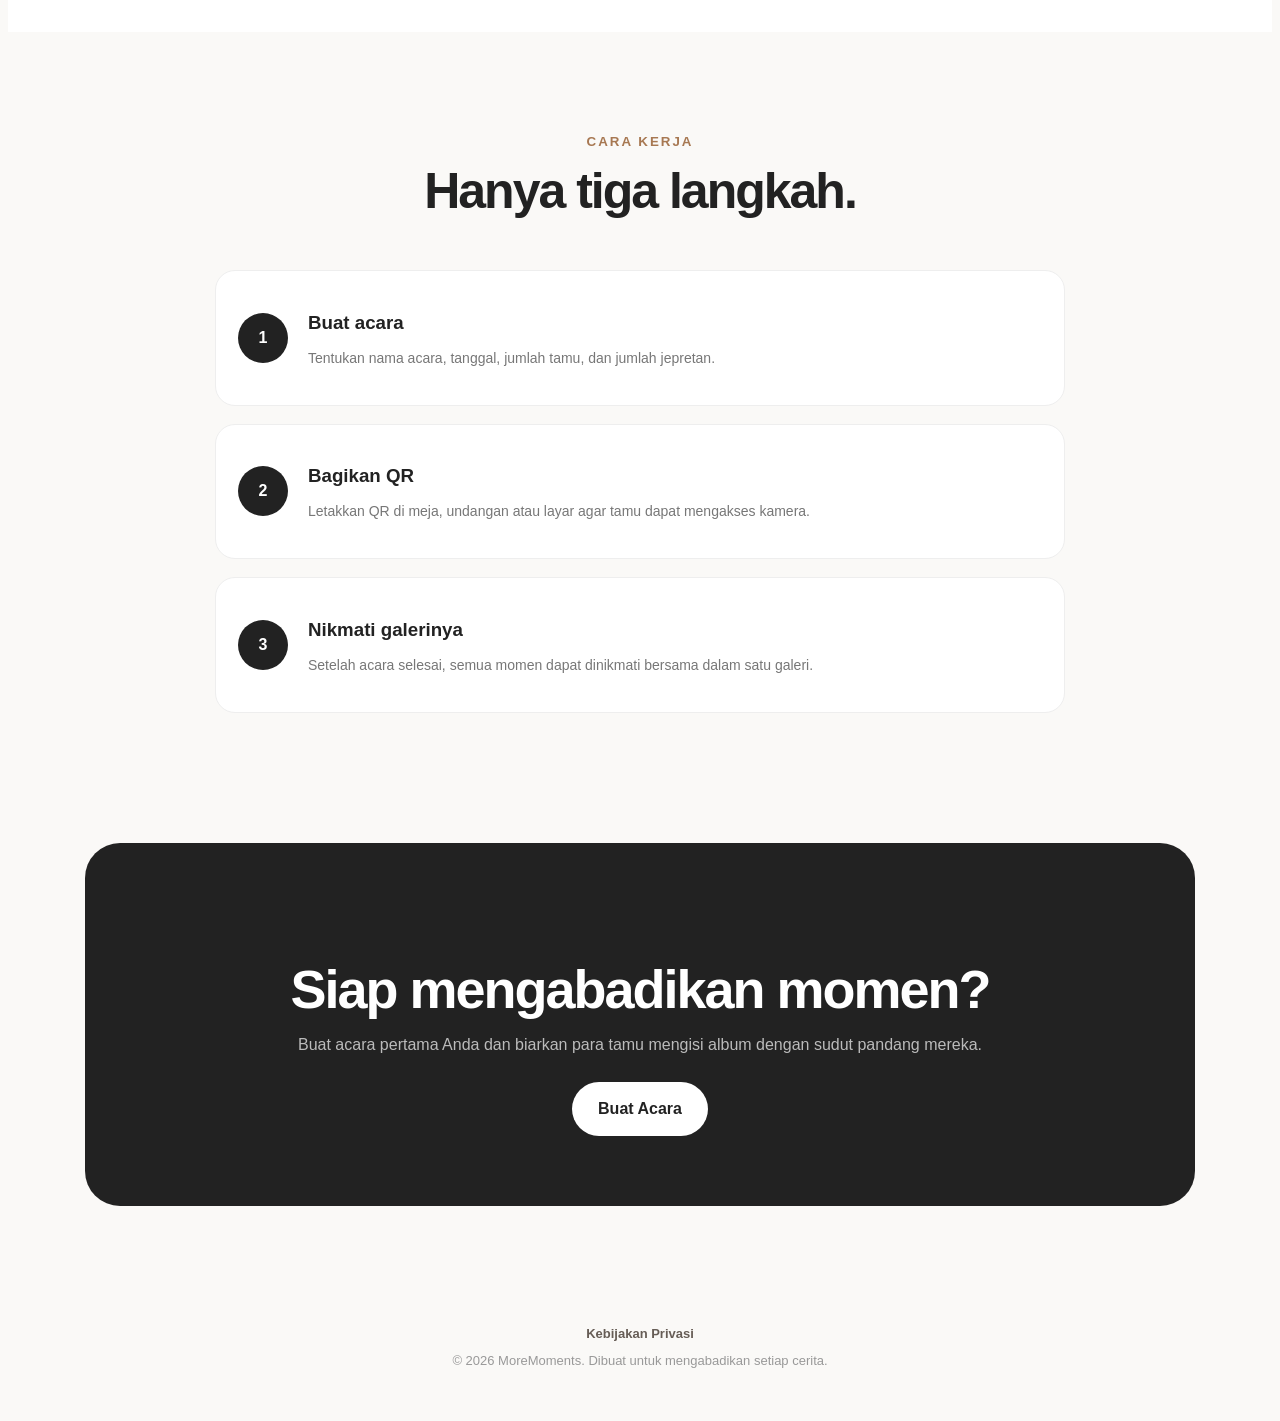
==== commit 28387641: "Update index.html" ====
--- a/index.html
+++ b/index.html
@@ -2,1480 +2,1327 @@
 <html lang="id">
 <head>
 <meta charset="UTF-8">
+<meta name="viewport" content="width=device-width, initial-scale=1.0">
+
+<title>MoreMoments — Abadikan Momen Bersama</title>
+<title>Masuk | MoreMoments</title>
+
+<!-- Preview saat link dibagikan -->
+<meta property="og:type" content="website">
+<meta property="og:site_name" content="MoreMoments">
+
+<meta property="og:title" content="MoreMoments — Abadi dalam Setiap Momen">
 
 <meta
-  name="viewport"
-  content="width=device-width, initial-scale=1.0"
+  property="og:description"
+  content="Buat event, undang tamu, bagikan foto, dan simpan kenangan bersama dengan mudah."
 >
 
-<title>Masuk | MoreMoments</title>
+<meta
+  property="og:url"
+  content="https://moments-app.ege.my.id/"
+>
+
+<meta
+  property="og:image"
+  content="https://moments-app.ege.my.id/awal.png"
+>
+
+<meta
+  property="og:image:secure_url"
+  content="https://moments-app.ege.my.id/awal.png"
+>
+
+<meta property="og:image:type" content="image/png">
+
+<meta name="twitter:card" content="summary_large_image">
+
+<meta
+  name="twitter:title"
+  content="MoreMoments — Abadi dalam Setiap Momen"
+>
+
+<meta
+  name="twitter:description"
+  content="Buat event, undang tamu, bagikan foto, dan simpan kenangan bersama dengan mudah."
+>
+
+<meta
+  name="twitter:image"
+  content="https://moments-app.ege.my.id/awal.png"
+>
 
 <style>
+<meta
+  name="description"
+  content="Bagikan dan abadikan momen acara bersama teman dan keluarga."
+>
+
+<style>
+
 *{
   margin:0;
   padding:0;
   box-sizing:border-box;
 }
 
+html{
+  scroll-behavior:smooth;
+}
+
 body{
+  font-family:Arial,Helvetica,sans-serif;
+  background:#faf9f7;
+  color:#222;
+}
+
+a{
+  text-decoration:none;
+  color:inherit;
+}
+
+
+/* ===============================
+   NAVBAR
+================================ */
+
+.navbar{
+  width:100%;
+
+  padding:18px 24px;
+
+  display:flex;
+  justify-content:space-between;
+  align-items:center;
+
+  background:
+    rgba(250,249,247,.94);
+
+  backdrop-filter:
+    blur(12px);
+
+  position:fixed;
+  top:0;
+  left:0;
+
+  z-index:1000;
+
+  border-bottom:
+    1px solid rgba(0,0,0,.06);
+}
+
+.logo{
+  font-size:24px;
+  font-weight:800;
+  letter-spacing:-1px;
+}
+
+.logo span{
+  color:#a77852;
+}
+
+.nav-actions{
+  display:flex;
+  gap:9px;
+  align-items:center;
+}
+
+.btn-login{
+  display:inline-flex;
+  align-items:center;
+  justify-content:center;
+
+  min-height:42px;
+
+  padding:0 16px;
+
+  border-radius:999px;
+
+  font-size:14px;
+  font-weight:700;
+
+  cursor:pointer;
+}
+
+.btn-login:hover{
+  background:#eee9e4;
+}
+
+.btn-create-small{
+  display:inline-flex;
+  align-items:center;
+  justify-content:center;
+
+  min-height:42px;
+
+  background:#222;
+  color:white;
+
+  padding:0 18px;
+
+  border-radius:999px;
+
+  font-size:14px;
+  font-weight:700;
+
+  cursor:pointer;
+}
+
+
+/* ===============================
+   HERO
+================================ */
+
+.hero{
   min-height:100vh;
+
   display:flex;
   align-items:center;
   justify-content:center;
-  padding:24px;
+
+  padding:
+    120px 24px 60px;
+}
+
+.hero-inner{
+  max-width:1100px;
+  width:100%;
+
+  display:grid;
+
+  grid-template-columns:
+    1fr 1fr;
+
+  gap:60px;
+
+  align-items:center;
+}
+
+.hero-text .tag{
+  display:inline-block;
+
   background:#eee7df;
-  font-family:Arial,Helvetica,sans-serif;
-  color:#29251f;
-}
-
-.card{
-  width:100%;
-  max-width:430px;
-  padding:34px 28px;
-  background:#fff;
-  border-radius:30px;
-  box-shadow:0 30px 80px rgba(60,45,34,.14);
-}
-
-.logo{
-  text-align:center;
-  font-size:24px;
-  font-weight:800;
-  margin-bottom:28px;
-}
-
-.logo span{
-  color:#ad7c58;
-}
-
-.icon{
-  width:68px;
-  height:68px;
-  margin:0 auto 18px;
+  color:#7a5539;
+
+  padding:8px 14px;
+
+  border-radius:999px;
+
+  font-size:13px;
+  font-weight:700;
+
+  margin-bottom:24px;
+}
+
+.hero-text h1{
+  font-size:
+    clamp(
+      42px,
+      6vw,
+      78px
+    );
+
+  line-height:.98;
+
+  letter-spacing:-4px;
+
+  margin-bottom:24px;
+}
+
+.hero-text h1 span{
+  color:#a77852;
+}
+
+.hero-text p{
+  max-width:520px;
+
+  font-size:18px;
+
+  line-height:1.7;
+
+  color:#666;
+
+  margin-bottom:32px;
+}
+
+.hero-buttons{
   display:flex;
+
+  gap:12px;
+
+  flex-wrap:wrap;
+}
+
+.btn-primary{
+  display:inline-flex;
+
   align-items:center;
   justify-content:center;
-  border-radius:22px;
-  background:#eee7df;
-  font-size:29px;
-}
-
-h1{
-  text-align:center;
-  font-size:28px;
-  margin-bottom:8px;
-}
-
-.subtitle{
-  max-width:330px;
-  margin:0 auto 24px;
-  text-align:center;
-  color:#7c746d;
-  font-size:13px;
-  line-height:1.6;
-}
-
-/* TAB */
-
-.tabs{
-  display:grid;
-  grid-template-columns:1fr 1fr;
-  gap:5px;
-  margin-bottom:24px;
-  padding:5px;
-  background:#f1ede9;
+
+  min-height:54px;
+
+  padding:0 26px;
+
+  background:#222;
+  color:#fff;
+
   border-radius:999px;
-}
-
-.tab{
-  height:42px;
-  border:0;
-  border-radius:999px;
-  background:transparent;
-  color:#736c66;
+
+  font-size:16px;
   font-weight:700;
+
+  border:none;
+
   cursor:pointer;
 }
 
-.tab.active{
-  background:#fff;
-  color:#29251f;
-  box-shadow:0 3px 10px rgba(40,30,20,.08);
-}
-
-/* FORM */
-
-.form{
-  display:none;
-}
-
-.form.active{
-  display:block;
-}
-
-.field{
-  margin-bottom:15px;
-}
-
-label{
-  display:block;
-  margin-bottom:7px;
-  font-size:12px;
-  font-weight:700;
-}
-
-.input-wrap{
-  position:relative;
-}
-
-input{
-  width:100%;
-  height:53px;
-  padding:0 15px;
-  border:1px solid #ded5ce;
-  border-radius:15px;
-  outline:none;
-  background:#fff;
-  color:#29251f;
-  font-size:15px;
-}
-
-input.password{
-  padding-right:52px;
-}
-
-input:focus{
-  border-color:#9b7255;
-  box-shadow:0 0 0 3px rgba(155,114,85,.10);
-}
-
-.show-password{
-  position:absolute;
-  right:7px;
-  top:6px;
-  width:41px;
-  height:41px;
-  border:0;
-  border-radius:12px;
-  background:transparent;
-  cursor:pointer;
-  font-size:17px;
-}
-
-.main-button{
-  width:100%;
-  min-height:54px;
-  margin-top:3px;
-  border:0;
-  border-radius:999px;
-  background:#29251f;
-  color:#fff;
-  font-size:14px;
-  font-weight:700;
-  cursor:pointer;
-}
-
-.main-button:disabled{
-  opacity:.55;
-  cursor:not-allowed;
-}
-
-.info{
-  margin-top:14px;
-  color:#918981;
-  text-align:center;
-  font-size:11px;
-  line-height:1.5;
-}
-
-.email-note{
-  margin-top:7px;
-  color:#918981;
-  font-size:11px;
-  line-height:1.5;
-}
-
-/* FORGOT PASSWORD */
-
-.forgot-small{
-  display:block;
-  width:max-content;
-  margin:14px auto 0;
-  color:#72533e;
-  text-decoration:none;
-  font-size:12px;
-  font-weight:700;
-}
-
-.forgot-small:hover{
-  text-decoration:underline;
-}
-
-.recovery-help{
-  display:none;
-  margin-top:17px;
-  padding:15px;
-  border:1px solid #e4d6c9;
-  background:#faf5f0;
-  border-radius:16px;
-}
-
-.recovery-help.show{
-  display:block;
-}
-
-.recovery-title{
-  font-size:13px;
-  font-weight:800;
-  margin-bottom:5px;
-}
-
-.recovery-text{
-  font-size:11px;
-  line-height:1.5;
-  color:#756d66;
-}
-
-.recovery-button{
-  display:flex;
+.btn-primary:hover{
+  opacity:.9;
+}
+
+.btn-secondary{
+  display:inline-flex;
+
   align-items:center;
   justify-content:center;
-  min-height:43px;
+
+  min-height:54px;
+
+  padding:0 26px;
+
+  background:white;
+
+  border:1px solid #ddd;
+
+  border-radius:999px;
+
+  font-size:16px;
+  font-weight:700;
+}
+
+
+/* ===============================
+   PHONE MOCKUP
+================================ */
+
+.phone-wrapper{
+  display:flex;
+  justify-content:center;
+}
+
+.phone{
+  width:300px;
+  height:610px;
+
+  background:#111;
+
+  border-radius:42px;
+
+  padding:10px;
+
+  box-shadow:
+    0 30px 70px
+    rgba(0,0,0,.18);
+
+  transform:
+    rotate(3deg);
+}
+
+.phone-screen{
+  width:100%;
+  height:100%;
+
+  border-radius:34px;
+
+  overflow:hidden;
+
+  background:
+    linear-gradient(
+      rgba(0,0,0,.15),
+      rgba(0,0,0,.15)
+    ),
+    linear-gradient(
+      145deg,
+      #ceb69f,
+      #8d6f59
+    );
+
+  position:relative;
+
+  display:flex;
+
+  flex-direction:column;
+
+  justify-content:
+    space-between;
+
+  padding:
+    25px 20px;
+
+  color:white;
+}
+
+.camera-top{
+  display:flex;
+
+  justify-content:
+    space-between;
+
+  font-size:13px;
+
+  font-weight:600;
+}
+
+.event-info{
+  text-align:center;
+
+  margin-top:auto;
+
+  margin-bottom:32px;
+}
+
+.event-info small{
+  font-size:12px;
+
+  opacity:.85;
+}
+
+.event-info h2{
+  margin-top:7px;
+
+  font-family:
+    Georgia,serif;
+
+  font-size:32px;
+
+  font-weight:normal;
+}
+
+.shot-count{
+  font-size:13px;
+
+  opacity:.9;
+
+  margin-top:9px;
+}
+
+.camera-controls{
+  display:flex;
+
+  justify-content:center;
+
+  align-items:center;
+
+  position:relative;
+}
+
+.shutter{
+  width:72px;
+  height:72px;
+
+  border-radius:50%;
+
+  border:
+    5px solid white;
+
+  position:relative;
+}
+
+.shutter::after{
+  content:"";
+
+  position:absolute;
+
+  inset:5px;
+
+  background:white;
+
+  border-radius:50%;
+}
+
+.switch-camera{
+  position:absolute;
+
+  right:12px;
+
+  width:46px;
+  height:46px;
+
+  border-radius:50%;
+
+  background:
+    rgba(255,255,255,.18);
+
+  display:flex;
+
+  align-items:center;
+
+  justify-content:center;
+
+  font-size:20px;
+}
+
+
+/* ===============================
+   FEATURES
+================================ */
+
+.features{
+  padding:
+    90px 24px;
+
+  background:#fff;
+}
+
+.section-inner{
+  max-width:1100px;
+
+  margin:auto;
+}
+
+.section-title{
+  text-align:center;
+
+  margin-bottom:50px;
+}
+
+.section-title small{
+  color:#a77852;
+
+  text-transform:
+    uppercase;
+
+  letter-spacing:2px;
+
+  font-weight:700;
+}
+
+.section-title h2{
+  font-size:
+    clamp(
+      32px,
+      5vw,
+      50px
+    );
+
   margin-top:12px;
-  border-radius:999px;
-  background:#29251f;
+
+  letter-spacing:-2px;
+}
+
+.feature-grid{
+  display:grid;
+
+  grid-template-columns:
+    repeat(
+      3,
+      1fr
+    );
+
+  gap:18px;
+}
+
+.feature-card{
+  background:#faf9f7;
+
+  border:
+    1px solid #eee;
+
+  padding:30px;
+
+  border-radius:24px;
+}
+
+.feature-icon{
+  width:48px;
+  height:48px;
+
+  display:flex;
+
+  align-items:center;
+
+  justify-content:center;
+
+  background:#eee7df;
+
+  border-radius:14px;
+
+  font-size:23px;
+
+  margin-bottom:20px;
+}
+
+.feature-card h3{
+  font-size:20px;
+
+  margin-bottom:10px;
+}
+
+.feature-card p{
+  color:#777;
+
+  line-height:1.6;
+
+  font-size:14px;
+}
+
+
+/* ===============================
+   HOW
+================================ */
+
+.how{
+  padding:
+    100px 24px;
+}
+
+.steps{
+  max-width:850px;
+
+  margin:auto;
+
+  display:grid;
+
+  gap:18px;
+}
+
+.step{
+  display:flex;
+
+  gap:20px;
+
+  align-items:center;
+
+  background:white;
+
+  padding:22px;
+
+  border-radius:20px;
+
+  border:
+    1px solid #eee;
+}
+
+.number{
+  min-width:50px;
+
+  height:50px;
+
+  border-radius:50%;
+
+  background:#222;
+
   color:white;
-  text-decoration:none;
-  font-size:12px;
+
+  display:flex;
+
+  align-items:center;
+
+  justify-content:center;
+
   font-weight:700;
 }
 
-/* MESSAGE */
-
-.message{
-  display:none;
-  margin-top:16px;
-  padding:13px 14px;
-  border-radius:13px;
-  font-size:12px;
+.step h3{
+  margin-bottom:5px;
+}
+
+.step p{
+  color:#777;
+
+  font-size:14px;
+
   line-height:1.5;
 }
 
-.message.error{
-  display:block;
-  border:1px solid #efcccc;
-  background:#fff2f2;
-  color:#9b4242;
-}
-
-.message.success{
-  display:block;
-  border:1px solid #cce4d0;
-  background:#f0faf2;
-  color:#357044;
-}
-
-.back{
-  display:block;
-  margin-top:23px;
+
+/* ===============================
+   CTA
+================================ */
+
+.cta{
+  max-width:1050px;
+
+  margin:
+    30px auto 90px;
+
+  background:#222;
+
+  color:white;
+
+  padding:
+    70px 30px;
+
+  border-radius:35px;
+
   text-align:center;
-  color:#89817b;
-  text-decoration:none;
-  font-size:12px;
-}
-
-/* EMAIL CONFIRM MODAL */
-
-.modal-backdrop{
-  position:fixed;
-  inset:0;
-  z-index:1000;
-  display:none;
-  align-items:center;
+}
+
+.cta h2{
+  font-size:
+    clamp(
+      32px,
+      5vw,
+      54px
+    );
+
+  margin-bottom:15px;
+
+  letter-spacing:-2px;
+}
+
+.cta p{
+  color:#bbb;
+
+  margin-bottom:28px;
+}
+
+.cta .btn-primary{
+  background:white;
+
+  color:#222;
+}
+
+
+/* ===============================
+   FOOTER
+================================ */
+
+footer{
+  text-align:center;
+
+  padding:
+    30px 20px 45px;
+
+  color:#999;
+
+  font-size:13px;
+}
+
+.footer-links{
+  display:flex;
+
   justify-content:center;
-  padding:20px;
-  background:rgba(30,25,21,.55);
-  backdrop-filter:blur(5px);
-}
-
-.modal-backdrop.show{
-  display:flex;
-}
-
-.modal{
-  width:100%;
-  max-width:420px;
-  background:#fff;
-  border-radius:24px;
-  padding:27px;
-  box-shadow:0 30px 90px rgba(0,0,0,.25);
-}
-
-.modal-icon{
-  width:56px;
-  height:56px;
-  margin:0 auto 16px;
-  display:flex;
-  align-items:center;
-  justify-content:center;
-  border-radius:18px;
-  background:#f2ebe5;
-  font-size:25px;
-}
-
-.modal h2{
-  text-align:center;
-  font-size:22px;
-  margin-bottom:8px;
-}
-
-.modal-text{
-  text-align:center;
-  color:#746b64;
-  font-size:12px;
-  line-height:1.6;
-}
-
-.email-preview{
-  margin:18px 0;
-  padding:14px;
-  border-radius:14px;
-  background:#f5f1ed;
-  text-align:center;
-  font-size:14px;
-  font-weight:800;
-  word-break:break-word;
-}
-
-.modal-warning{
-  padding:12px 13px;
-  border-radius:13px;
-  background:#fff7e7;
-  border:1px solid #eeddb6;
-  color:#77591b;
-  font-size:11px;
-  line-height:1.5;
-}
-
-.modal-actions{
-  display:grid;
-  grid-template-columns:1fr 1fr;
-  gap:9px;
-  margin-top:18px;
-}
-
-.modal-button{
-  min-height:48px;
-  border-radius:999px;
-  border:0;
-  cursor:pointer;
-  font-size:12px;
-  font-weight:800;
-}
-
-.modal-button.secondary{
-  background:#f1ece7;
-  color:#332d28;
-}
-
-.modal-button.primary{
-  background:#29251f;
-  color:#fff;
-}
-
-.modal-button:disabled{
-  opacity:.55;
-  cursor:not-allowed;
-}
-
-@media(max-width:480px){
-  body{
-    padding:15px;
-  }
-
-  .card{
-    padding:30px 20px;
-  }
-
-  .modal{
-    padding:23px 18px;
-  }
-
-  .modal-actions{
+
+  gap:18px;
+
+  flex-wrap:wrap;
+
+  margin-bottom:12px;
+}
+
+.footer-links a{
+  color:#665d56;
+
+  font-weight:600;
+}
+
+
+/* ===============================
+   MOBILE
+================================ */
+
+@media(max-width:800px){
+
+  .navbar{
+    padding:
+      14px 16px;
+  }
+
+  /*
+    LOGIN TIDAK LAGI DISEMBUNYIKAN
+  */
+
+  .logo{
+    font-size:21px;
+  }
+
+  .nav-actions{
+    gap:5px;
+  }
+
+  .btn-login{
+    display:inline-flex;
+
+    min-height:40px;
+
+    padding:
+      0 10px;
+
+    font-size:12px;
+  }
+
+  .btn-create-small{
+    min-height:40px;
+
+    padding:
+      0 14px;
+
+    font-size:12px;
+  }
+
+  .hero{
+    padding-top:110px;
+  }
+
+  .hero-inner{
+    grid-template-columns:
+      1fr;
+
+    text-align:center;
+
+    gap:55px;
+  }
+
+  .hero-text p{
+    margin-left:auto;
+
+    margin-right:auto;
+  }
+
+  .hero-buttons{
+    justify-content:center;
+  }
+
+  .hero-text h1{
+    letter-spacing:-2px;
+  }
+
+  .phone{
+    width:260px;
+
+    height:530px;
+  }
+
+  .feature-grid{
     grid-template-columns:1fr;
   }
-}
+
+  .cta{
+    margin-left:16px;
+
+    margin-right:16px;
+  }
+}
+
+
+@media(max-width:430px){
+
+  .navbar{
+    padding:
+      12px 13px;
+  }
+
+  .logo{
+    font-size:19px;
+  }
+
+  .btn-login{
+    padding:
+      0 8px;
+
+    font-size:11px;
+  }
+
+  .btn-create-small{
+    padding:
+      0 11px;
+
+    font-size:11px;
+  }
+
+  .hero{
+    padding-left:17px;
+
+    padding-right:17px;
+  }
+
+  .hero-text .tag{
+    font-size:12px;
+  }
+
+  .hero-text p{
+    font-size:17px;
+  }
+
+  .hero-buttons{
+    display:grid;
+
+    grid-template-columns:
+      1fr 1fr;
+  }
+
+  .btn-primary,
+  .btn-secondary{
+    padding:
+      0 14px;
+
+    font-size:14px;
+  }
+}
+
 </style>
 </head>
 
+
 <body>
 
-<div class="card">
-
-  <div class="logo">
+
+<header class="navbar">
+
+  <a
+    href="index.html"
+    class="logo"
+  >
     more<span>moments</span>
-  </div>
-
-  <div class="icon">
-    📸
-  </div>
-
-  <h1 id="title">
-    Selamat datang
-  </h1>
-
-  <div
-    class="subtitle"
-    id="subtitle"
-  >
-    Masuk untuk melihat dan
-    mengelola acara Anda.
-  </div>
-
-  <div class="tabs">
-
-    <button
-      type="button"
-      class="tab active"
-      id="loginTab"
+  </a>
+
+
+  <div class="nav-actions">
+
+    <a
+      href="login.html"
+      class="btn-login"
+      id="loginButton"
     >
       Masuk
-    </button>
-
-    <button
-      type="button"
-      class="tab"
-      id="registerTab"
+    </a>
+
+
+    <a
+      href="login.html"
+      class="btn-create-small create-link"
     >
-      Daftar
-    </button>
+      Buat Acara
+    </a>
 
   </div>
 
-
-  <!-- LOGIN -->
-
-  <form
-    class="form active"
-    id="loginForm"
+</header>
+
+
+
+<main class="hero">
+
+  <div class="hero-inner">
+
+
+    <div class="hero-text">
+
+      <div class="tag">
+        📸 Disposable Camera untuk Acara
+      </div>
+
+
+      <h1>
+        Semua tamu.<br>
+        Semua <span>momen.</span>
+      </h1>
+
+
+      <p>
+        Biarkan teman dan keluarga
+        mengabadikan momen acara langsung
+        dari kamera HP mereka.
+        Tanpa install aplikasi.
+        Cukup scan QR, jepret,
+        dan simpan kenangan bersama.
+      </p>
+
+
+      <div class="hero-buttons">
+
+        <a
+          href="login.html"
+          class="btn-primary create-link"
+        >
+          Buat Acara
+        </a>
+
+
+        <a
+          href="#cara-kerja"
+          class="btn-secondary"
+        >
+          Cara Kerja
+        </a>
+
+      </div>
+
+    </div>
+
+
+
+    <div class="phone-wrapper">
+
+      <div class="phone">
+
+        <div class="phone-screen">
+
+
+          <div class="camera-top">
+
+            <span>
+              May & Habi
+            </span>
+
+            <span>
+              ⋯
+            </span>
+
+          </div>
+
+
+          <div class="event-info">
+
+            <small>
+              THE WEDDING OF
+            </small>
+
+            <h2>
+              May & Habi
+            </h2>
+
+            <div class="shot-count">
+              8 dari 15 foto
+            </div>
+
+          </div>
+
+
+          <div class="camera-controls">
+
+            <div class="shutter"></div>
+
+            <div class="switch-camera">
+              ↻
+            </div>
+
+          </div>
+
+
+        </div>
+
+      </div>
+
+    </div>
+
+
+  </div>
+
+</main>
+
+
+
+<section class="features">
+
+  <div class="section-inner">
+
+
+    <div class="section-title">
+
+      <small>
+        Semua jadi mudah
+      </small>
+
+      <h2>
+        Satu QR untuk semua momen.
+      </h2>
+
+    </div>
+
+
+    <div class="feature-grid">
+
+
+      <div class="feature-card">
+
+        <div class="feature-icon">
+          ▦
+        </div>
+
+        <h3>
+          Scan QR
+        </h3>
+
+        <p>
+          Tamu cukup scan QR acara
+          tanpa perlu download atau
+          install aplikasi.
+        </p>
+
+      </div>
+
+
+      <div class="feature-card">
+
+        <div class="feature-icon">
+          📷
+        </div>
+
+        <h3>
+          Jepret Foto
+        </h3>
+
+        <p>
+          Kamera langsung terbuka
+          di browser dan tamu bisa
+          mulai mengambil foto.
+        </p>
+
+      </div>
+
+
+      <div class="feature-card">
+
+        <div class="feature-icon">
+          🖼️
+        </div>
+
+        <h3>
+          Galeri Bersama
+        </h3>
+
+        <p>
+          Semua foto terkumpul
+          menjadi satu galeri
+          kenangan setelah acara selesai.
+        </p>
+
+      </div>
+
+
+    </div>
+
+  </div>
+
+</section>
+
+
+
+<section
+  class="how"
+  id="cara-kerja"
+>
+
+  <div class="section-title">
+
+    <small>
+      Cara kerja
+    </small>
+
+    <h2>
+      Hanya tiga langkah.
+    </h2>
+
+  </div>
+
+
+  <div class="steps">
+
+
+    <div class="step">
+
+      <div class="number">
+        1
+      </div>
+
+      <div>
+
+        <h3>
+          Buat acara
+        </h3>
+
+        <p>
+          Tentukan nama acara,
+          tanggal, jumlah tamu,
+          dan jumlah jepretan.
+        </p>
+
+      </div>
+
+    </div>
+
+
+    <div class="step">
+
+      <div class="number">
+        2
+      </div>
+
+      <div>
+
+        <h3>
+          Bagikan QR
+        </h3>
+
+        <p>
+          Letakkan QR di meja,
+          undangan atau layar agar
+          tamu dapat mengakses kamera.
+        </p>
+
+      </div>
+
+    </div>
+
+
+    <div class="step">
+
+      <div class="number">
+        3
+      </div>
+
+      <div>
+
+        <h3>
+          Nikmati galerinya
+        </h3>
+
+        <p>
+          Setelah acara selesai,
+          semua momen dapat dinikmati
+          bersama dalam satu galeri.
+        </p>
+
+      </div>
+
+    </div>
+
+
+  </div>
+
+</section>
+
+
+
+<section class="cta">
+
+  <h2>
+    Siap mengabadikan momen?
+  </h2>
+
+  <p>
+    Buat acara pertama Anda
+    dan biarkan para tamu
+    mengisi album dengan sudut
+    pandang mereka.
+  </p>
+
+
+  <a
+    href="login.html"
+    class="btn-primary create-link"
   >
-
-    <div class="field">
-
-      <label>
-        Email
-      </label>
-
-      <input
-        type="email"
-        id="loginEmail"
-        placeholder="nama@email.com"
-        autocomplete="email"
-        required
-      >
-
-    </div>
-
-
-    <div class="field">
-
-      <label>
-        Password
-      </label>
-
-      <div class="input-wrap">
-
-        <input
-          type="password"
-          class="password"
-          id="loginPassword"
-          placeholder="Masukkan password"
-          autocomplete="current-password"
-          required
-        >
-
-        <button
-          type="button"
-          class="show-password"
-          data-target="loginPassword"
-        >
-          👁
-        </button>
-
-      </div>
-
-    </div>
-
-
-    <button
-      type="submit"
-      class="main-button"
-      id="loginButton"
-    >
-      Masuk ke Dashboard
-    </button>
-
-
-    <a
-      href="forgot-password.html"
-      class="forgot-small"
-    >
-      Lupa password?
+    Buat Acara
+  </a>
+
+</section>
+
+
+
+<footer>
+
+  <div class="footer-links">
+
+    <!-- nanti kita buat halaman ini
+         untuk verifikasi Google -->
+
+    <a href="privacy.html">
+      Kebijakan Privasi
     </a>
 
-
-    <div
-      id="recoveryHelp"
-      class="recovery-help"
-    >
-
-      <div class="recovery-title">
-        Kesulitan masuk?
-      </div>
-
-      <div class="recovery-text">
-        Password sudah beberapa kali salah.
-        Anda dapat reset lewat email atau
-        mengajukan reset ke superadmin.
-      </div>
-
-      <a
-        href="forgot-password.html"
-        class="recovery-button"
-      >
-        Pulihkan Akun
-      </a>
-
-    </div>
-
-
-    <div class="info">
-      Gunakan akun yang sudah
-      Anda daftarkan.
-    </div>
-
-  </form>
-
-
-  <!-- REGISTER -->
-
-  <form
-    class="form"
-    id="registerForm"
-  >
-
-    <div class="field">
-
-      <label>
-        Nama
-      </label>
-
-      <input
-        type="text"
-        id="registerName"
-        placeholder="Nama Anda"
-        autocomplete="name"
-        maxlength="80"
-        required
-      >
-
-    </div>
-
-
-    <div class="field">
-
-      <label>
-        Email
-      </label>
-
-      <input
-        type="email"
-        id="registerEmail"
-        placeholder="nama@email.com"
-        autocomplete="email"
-        required
-      >
-
-      <div class="email-note">
-        Gunakan email yang benar dan masih
-        bisa Anda akses untuk pemulihan akun.
-      </div>
-
-    </div>
-
-
-    <div class="field">
-
-      <label>
-        Password
-      </label>
-
-      <div class="input-wrap">
-
-        <input
-          type="password"
-          class="password"
-          id="registerPassword"
-          placeholder="Minimal 8 karakter"
-          autocomplete="new-password"
-          minlength="8"
-          required
-        >
-
-        <button
-          type="button"
-          class="show-password"
-          data-target="registerPassword"
-        >
-          👁
-        </button>
-
-      </div>
-
-    </div>
-
-
-    <div class="field">
-
-      <label>
-        Ulangi Password
-      </label>
-
-      <div class="input-wrap">
-
-        <input
-          type="password"
-          class="password"
-          id="registerPassword2"
-          placeholder="Ketik lagi password"
-          autocomplete="new-password"
-          minlength="8"
-          required
-        >
-
-        <button
-          type="button"
-          class="show-password"
-          data-target="registerPassword2"
-        >
-          👁
-        </button>
-
-      </div>
-
-    </div>
-
-
-    <button
-      type="submit"
-      class="main-button"
-      id="registerButton"
-    >
-      Buat Akun
-    </button>
-
-
-    <div class="info">
-      Sebelum akun dibuat, kami akan meminta
-      Anda memastikan email sudah benar.
-    </div>
-
-  </form>
-
-
-  <div
-    id="message"
-    class="message"
-  ></div>
-
-
-  <a
-    href="index.html"
-    class="back"
-  >
-    ← Kembali ke halaman utama
-  </a>
-
-</div>
-
-
-<!-- EMAIL CONFIRMATION -->
-
-<div
-  id="emailModal"
-  class="modal-backdrop"
->
-
-  <div class="modal">
-
-    <div class="modal-icon">
-      ✉️
-    </div>
-
-    <h2>
-      Email Anda sudah benar?
-    </h2>
-
-    <div class="modal-text">
-      Pastikan alamat email di bawah benar.
-      Email ini digunakan untuk login dan
-      pemulihan password.
-    </div>
-
-    <div
-      id="emailPreview"
-      class="email-preview"
-    ></div>
-
-    <div class="modal-warning">
-      Jika email salah atau tidak dapat Anda
-      akses, reset password melalui email
-      nantinya tidak akan sampai.
-    </div>
-
-    <div class="modal-actions">
-
-      <button
-        type="button"
-        class="modal-button secondary"
-        id="changeEmailButton"
-      >
-        Ubah Email
-      </button>
-
-      <button
-        type="button"
-        class="modal-button primary"
-        id="confirmEmailButton"
-      >
-        Ya, Email Sudah Benar
-      </button>
-
-    </div>
-
   </div>
 
-</div>
+  © 2026 MoreMoments.
+  Dibuat untuk mengabadikan setiap cerita.
+
+</footer>
+
 
 
 <script>
-
-const API_URL =
-  "https://api.ege.my.id";
 
 const TOKEN_KEY =
   "momentsAdminToken";
 
-const USER_KEY =
-  "momentsUser";
-
-const FAIL_KEY =
-  "momentsLoginFailCount";
-
-
-const loginTab =
+const token =
+  localStorage.getItem(
+    TOKEN_KEY
+  );
+
+
+const loginButton =
   document.getElementById(
-    "loginTab"
+    "loginButton"
   );
 
-const registerTab =
-  document.getElementById(
-    "registerTab"
+
+const createLinks =
+  document.querySelectorAll(
+    ".create-link"
   );
 
-const loginForm =
-  document.getElementById(
-    "loginForm"
+
+/*
+========================================
+BELUM LOGIN
+========================================
+Masuk       -> login.html
+Buat Acara  -> login.html
+*/
+
+if(!token){
+
+  loginButton.textContent =
+    "Masuk";
+
+  loginButton.href =
+    "login.html";
+
+
+  createLinks.forEach(
+    function(link){
+
+      link.href =
+        "login.html";
+
+    }
   );
 
-const registerForm =
-  document.getElementById(
-    "registerForm"
+}
+
+
+/*
+========================================
+SUDAH LOGIN
+========================================
+Masuk berubah menjadi Dashboard
+Buat Acara langsung ke create-event
+*/
+
+else{
+
+  loginButton.textContent =
+    "Dashboard";
+
+  loginButton.href =
+    "dashboard.html";
+
+
+  createLinks.forEach(
+    function(link){
+
+      link.href =
+        "create-event.html";
+
+    }
   );
 
-const message =
-  document.getElementById(
-    "message"
-  );
-
-const title =
-  document.getElementById(
-    "title"
-  );
-
-const subtitle =
-  document.getElementById(
-    "subtitle"
-  );
-
-const recoveryHelp =
-  document.getElementById(
-    "recoveryHelp"
-  );
-
-const emailModal =
-  document.getElementById(
-    "emailModal"
-  );
-
-const emailPreview =
-  document.getElementById(
-    "emailPreview"
-  );
-
-const confirmEmailButton =
-  document.getElementById(
-    "confirmEmailButton"
-  );
-
-const changeEmailButton =
-  document.getElementById(
-    "changeEmailButton"
-  );
-
-
-let pendingRegistration = null;
-
-
-/* MESSAGE */
-
-function showMessage(
-  text,
-  type = "error"
-){
-  message.className =
-    "message " + type;
-
-  message.textContent =
-    text;
-}
-
-
-function clearMessage(){
-  message.className =
-    "message";
-
-  message.textContent =
-    "";
-}
-
-
-/* LOGIN FAILURE */
-
-function getFailCount(){
-
-  return Number(
-    localStorage.getItem(
-      FAIL_KEY
-    ) || 0
-  );
-}
-
-
-function updateRecoveryHelp(){
-
-  if(
-    getFailCount() >= 3
-  ){
-    recoveryHelp.classList.add(
-      "show"
-    );
-  }
-  else{
-    recoveryHelp.classList.remove(
-      "show"
-    );
-  }
-}
-
-
-function addLoginFailure(){
-
-  const count =
-    getFailCount() + 1;
-
-  localStorage.setItem(
-    FAIL_KEY,
-    String(count)
-  );
-
-  updateRecoveryHelp();
-}
-
-
-function clearLoginFailures(){
-
-  localStorage.removeItem(
-    FAIL_KEY
-  );
-
-  updateRecoveryHelp();
-}
-
-
-/* TABS */
-
-function showLogin(){
-
-  clearMessage();
-
-  loginTab.classList.add(
-    "active"
-  );
-
-  registerTab.classList.remove(
-    "active"
-  );
-
-  loginForm.classList.add(
-    "active"
-  );
-
-  registerForm.classList.remove(
-    "active"
-  );
-
-  title.textContent =
-    "Selamat datang";
-
-  subtitle.textContent =
-    "Masuk untuk melihat dan mengelola acara Anda.";
-
-  updateRecoveryHelp();
-}
-
-
-function showRegister(){
-
-  clearMessage();
-
-  registerTab.classList.add(
-    "active"
-  );
-
-  loginTab.classList.remove(
-    "active"
-  );
-
-  registerForm.classList.add(
-    "active"
-  );
-
-  loginForm.classList.remove(
-    "active"
-  );
-
-  title.textContent =
-    "Buat akun";
-
-  subtitle.textContent =
-    "Daftar untuk membuat event dan menyimpan momen Anda.";
-}
-
-
-loginTab.addEventListener(
-  "click",
-  showLogin
-);
-
-registerTab.addEventListener(
-  "click",
-  showRegister
-);
-
-
-/* SHOW PASSWORD */
-
-document
-.querySelectorAll(
-  ".show-password"
-)
-.forEach(
-  function(button){
-
-    button.addEventListener(
-      "click",
-      function(){
-
-        const target =
-          document.getElementById(
-            button.dataset.target
-          );
-
-        if(
-          target.type ===
-          "password"
-        ){
-          target.type =
-            "text";
-
-          button.textContent =
-            "🙈";
-        }
-        else{
-          target.type =
-            "password";
-
-          button.textContent =
-            "👁";
-        }
-
-      }
-    );
-
-  }
-);
-
-
-/* SESSION */
-
-function saveSession(
-  token,
-  user
-){
-
-  localStorage.setItem(
-    TOKEN_KEY,
-    token
-  );
-
-  localStorage.setItem(
-    USER_KEY,
-    JSON.stringify(user)
-  );
-}
-
-
-async function checkSession(){
-
-  const token =
-    localStorage.getItem(
-      TOKEN_KEY
-    );
-
-  if(!token){
-    return;
-  }
-
-  try{
-
-    const response =
-      await fetch(
-        API_URL +
-        "/api/auth/me",
-        {
-          headers:{
-            "Authorization":
-              "Bearer " +
-              token
-          }
-        }
-      );
-
-    const data =
-      await response.json();
-
-    if(
-      response.ok &&
-      data.success
-    ){
-
-      localStorage.setItem(
-        USER_KEY,
-        JSON.stringify(
-          data.user
-        )
-      );
-
-      window.location.href =
-        "dashboard.html";
-
-      return;
-    }
-
-    localStorage.removeItem(
-      TOKEN_KEY
-    );
-
-    localStorage.removeItem(
-      USER_KEY
-    );
-
-  }
-  catch(error){
-
-    console.error(error);
-
-  }
-}
-
-
-/* LOGIN */
-
-loginForm.addEventListener(
-  "submit",
-  async function(e){
-
-    e.preventDefault();
-
-    clearMessage();
-
-    const button =
-      document.getElementById(
-        "loginButton"
-      );
-
-    button.disabled =
-      true;
-
-    button.textContent =
-      "Memeriksa...";
-
-    try{
-
-      const response =
-        await fetch(
-          API_URL +
-          "/api/auth/login",
-          {
-            method:"POST",
-
-            headers:{
-              "Content-Type":
-                "application/json"
-            },
-
-            body:
-              JSON.stringify({
-
-                email:
-                  document
-                  .getElementById(
-                    "loginEmail"
-                  )
-                  .value
-                  .trim(),
-
-                password:
-                  document
-                  .getElementById(
-                    "loginPassword"
-                  )
-                  .value
-
-              })
-          }
-        );
-
-      const data =
-        await response.json();
-
-      if(
-        !response.ok ||
-        !data.success
-      ){
-
-        addLoginFailure();
-
-        throw new Error(
-          data.error ||
-          "Email atau password salah."
-        );
-      }
-
-      clearLoginFailures();
-
-      saveSession(
-        data.token,
-        data.user
-      );
-
-      showMessage(
-        "Login berhasil. Membuka dashboard...",
-        "success"
-      );
-
-      setTimeout(
-        function(){
-
-          window.location.href =
-            "dashboard.html";
-
-        },
-        500
-      );
-
-    }
-    catch(error){
-
-      showMessage(
-        error.message ||
-        "Login gagal."
-      );
-
-    }
-    finally{
-
-      button.disabled =
-        false;
-
-      button.textContent =
-        "Masuk ke Dashboard";
-    }
-
-  }
-);
-
-
-/* REGISTER - STEP 1 */
-
-registerForm.addEventListener(
-  "submit",
-  function(e){
-
-    e.preventDefault();
-
-    clearMessage();
-
-    const name =
-      document
-      .getElementById(
-        "registerName"
-      )
-      .value
-      .trim();
-
-    const email =
-      document
-      .getElementById(
-        "registerEmail"
-      )
-      .value
-      .trim()
-      .toLowerCase();
-
-    const password =
-      document
-      .getElementById(
-        "registerPassword"
-      )
-      .value;
-
-    const password2 =
-      document
-      .getElementById(
-        "registerPassword2"
-      )
-      .value;
-
-
-    if(
-      password !==
-      password2
-    ){
-
-      showMessage(
-        "Konfirmasi password tidak sama."
-      );
-
-      return;
-    }
-
-
-    if(
-      password.length < 8
-    ){
-
-      showMessage(
-        "Password minimal 8 karakter."
-      );
-
-      return;
-    }
-
-
-    pendingRegistration = {
-      name,
-      email,
-      password
-    };
-
-
-    emailPreview.textContent =
-      email;
-
-
-    emailModal.classList.add(
-      "show"
-    );
-
-  }
-);
-
-
-/* CHANGE EMAIL */
-
-changeEmailButton.addEventListener(
-  "click",
-  function(){
-
-    emailModal.classList.remove(
-      "show"
-    );
-
-    document
-      .getElementById(
-        "registerEmail"
-      )
-      .focus();
-
-  }
-);
-
-
-/* REGISTER - CONFIRMED */
-
-confirmEmailButton.addEventListener(
-  "click",
-  async function(){
-
-    if(!pendingRegistration){
-      return;
-    }
-
-
-    confirmEmailButton.disabled =
-      true;
-
-    changeEmailButton.disabled =
-      true;
-
-    confirmEmailButton.textContent =
-      "Membuat akun...";
-
-
-    try{
-
-      const response =
-        await fetch(
-          API_URL +
-          "/api/auth/register",
-          {
-            method:"POST",
-
-            headers:{
-              "Content-Type":
-                "application/json"
-            },
-
-            body:
-              JSON.stringify(
-                pendingRegistration
-              )
-          }
-        );
-
-
-      const data =
-        await response.json();
-
-
-      if(
-        !response.ok ||
-        !data.success
-      ){
-
-        throw new Error(
-          data.error ||
-          "Gagal membuat akun."
-        );
-      }
-
-
-      emailModal.classList.remove(
-        "show"
-      );
-
-
-      saveSession(
-        data.token,
-        data.user
-      );
-
-
-      showMessage(
-        "Akun berhasil dibuat. Membuka dashboard...",
-        "success"
-      );
-
-
-      setTimeout(
-        function(){
-
-          window.location.href =
-            "dashboard.html";
-
-        },
-        600
-      );
-
-    }
-    catch(error){
-
-      emailModal.classList.remove(
-        "show"
-      );
-
-      showMessage(
-        error.message ||
-        "Gagal membuat akun."
-      );
-
-    }
-    finally{
-
-      confirmEmailButton.disabled =
-        false;
-
-      changeEmailButton.disabled =
-        false;
-
-      confirmEmailButton.textContent =
-        "Ya, Email Sudah Benar";
-
-    }
-
-  }
-);
-
-
-/* CLOSE MODAL WHEN CLICK OUTSIDE */
-
-emailModal.addEventListener(
-  "click",
-  function(event){
-
-    if(
-      event.target ===
-      emailModal
-    ){
-
-      emailModal.classList.remove(
-        "show"
-      );
-
-    }
-
-  }
-);
-
-
-/* START */
-
-updateRecoveryHelp();
-checkSession();
+}
 
 </script>
+
 
 </body>
 </html>
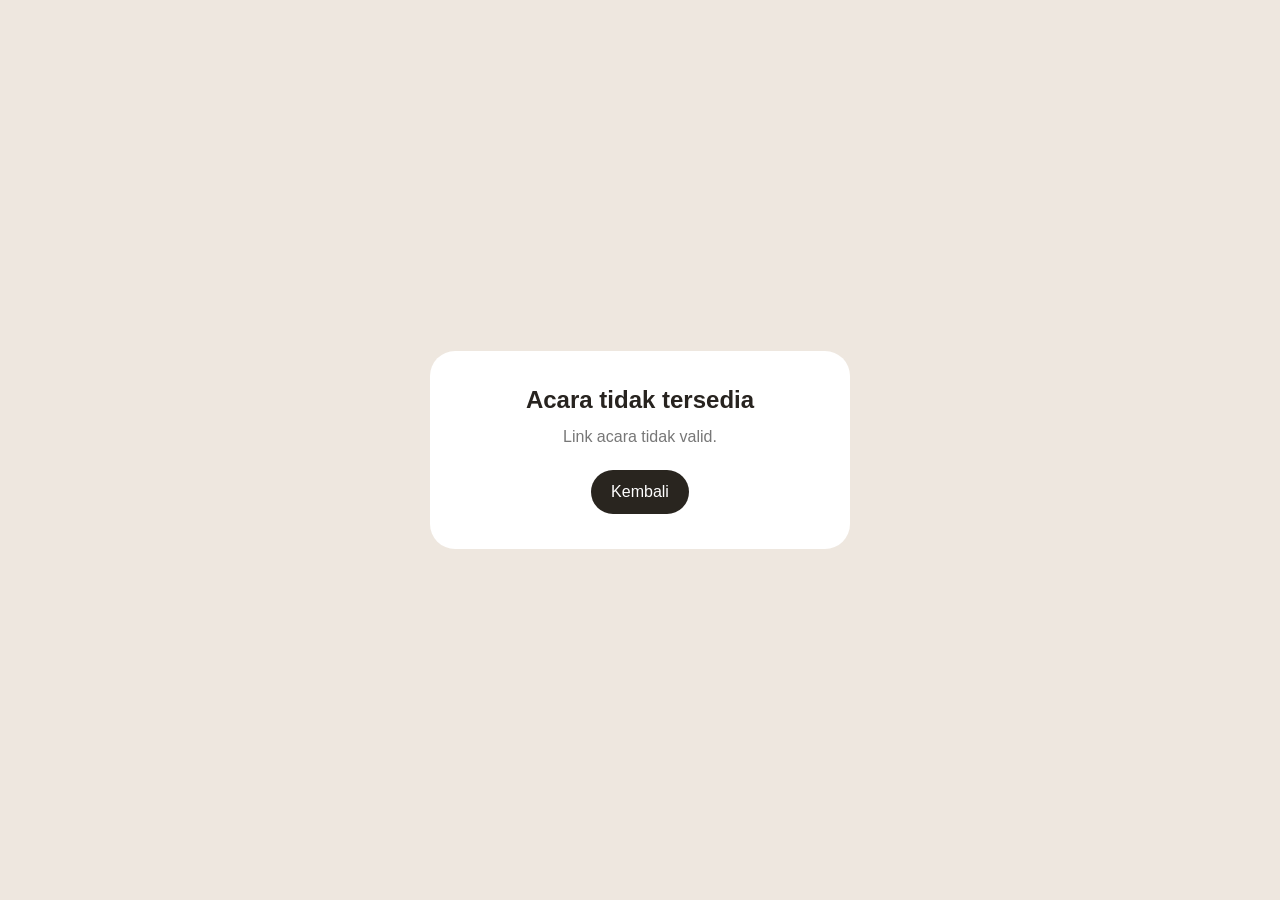
==== commit 284957f3: "Update index.html" ====
--- a/index.html
+++ b/index.html
@@ -2,61 +2,13 @@
 <html lang="id">
 <head>
 <meta charset="UTF-8">
-<meta name="viewport" content="width=device-width, initial-scale=1.0">
-
-<title>MoreMoments — Abadikan Momen Bersama</title>
-<title>Masuk | MoreMoments</title>
-
-<!-- Preview saat link dibagikan -->
-<meta property="og:type" content="website">
-<meta property="og:site_name" content="MoreMoments">
-
-<meta property="og:title" content="MoreMoments — Abadi dalam Setiap Momen">
 
 <meta
-  property="og:description"
-  content="Buat event, undang tamu, bagikan foto, dan simpan kenangan bersama dengan mudah."
+  name="viewport"
+  content="width=device-width, initial-scale=1.0, viewport-fit=cover"
 >
 
-<meta
-  property="og:url"
-  content="https://moments-app.ege.my.id/"
->
-
-<meta
-  property="og:image"
-  content="https://moments-app.ege.my.id/awal.png"
->
-
-<meta
-  property="og:image:secure_url"
-  content="https://moments-app.ege.my.id/awal.png"
->
-
-<meta property="og:image:type" content="image/png">
-
-<meta name="twitter:card" content="summary_large_image">
-
-<meta
-  name="twitter:title"
-  content="MoreMoments — Abadi dalam Setiap Momen"
->
-
-<meta
-  name="twitter:description"
-  content="Buat event, undang tamu, bagikan foto, dan simpan kenangan bersama dengan mudah."
->
-
-<meta
-  name="twitter:image"
-  content="https://moments-app.ege.my.id/awal.png"
->
-
-<style>
-<meta
-  name="description"
-  content="Bagikan dan abadikan momen acara bersama teman dan keluarga."
->
+<title>Kamera | MoreMoments</title>
 
 <style>
 
@@ -66,1263 +18,3591 @@
   box-sizing:border-box;
 }
 
-html{
-  scroll-behavior:smooth;
-}
-
+html,
 body{
+  width:100%;
+  height:100%;
+  background:#000;
   font-family:Arial,Helvetica,sans-serif;
-  background:#faf9f7;
-  color:#222;
-}
-
-a{
-  text-decoration:none;
-  color:inherit;
-}
-
-
-/* ===============================
-   NAVBAR
-================================ */
-
-.navbar{
+}
+
+body{
+  overflow:hidden;
+}
+
+.camera-app{
   width:100%;
-
-  padding:18px 24px;
+  height:100%;
+  position:relative;
+  background:#000;
+}
+
+
+/* VIDEO */
+
+.video-box{
+  position:absolute;
+  inset:0;
+  overflow:hidden;
+  background:#111;
+}
+
+video{
+  width:100%;
+  height:100%;
+  object-fit:cover;
+}
+
+
+/* TOP */
+
+.topbar{
+  position:absolute;
+  top:0;
+  left:0;
+  right:0;
+  z-index:10;
+
+  padding:
+    max(18px, env(safe-area-inset-top))
+    20px
+    20px;
 
   display:flex;
   justify-content:space-between;
   align-items:center;
 
-  background:
-    rgba(250,249,247,.94);
-
-  backdrop-filter:
-    blur(12px);
-
-  position:fixed;
-  top:0;
+  background:linear-gradient(
+    rgba(0,0,0,.58),
+    transparent
+  );
+
+  color:white;
+}
+
+.event-info small{
+  display:block;
+  margin-bottom:3px;
+  font-size:11px;
+  opacity:.75;
+}
+
+.event-info strong{
+  display:block;
+  max-width:260px;
+  overflow:hidden;
+  text-overflow:ellipsis;
+  white-space:nowrap;
+  font-size:16px;
+}
+
+.event-time{
+  margin-top:3px;
+  font-size:9px;
+  opacity:.7;
+}
+
+.exit{
+  width:42px;
+  height:42px;
+
+  display:flex;
+  align-items:center;
+  justify-content:center;
+
+  border-radius:50%;
+
+  background:rgba(0,0,0,.35);
+
+  backdrop-filter:blur(10px);
+
+  color:#fff;
+  text-decoration:none;
+
+  font-size:21px;
+}
+
+
+/* COUNTER */
+
+.counter{
+  position:absolute;
+  top:105px;
+  left:50%;
+  z-index:10;
+
+  transform:translateX(-50%);
+
+  padding:9px 15px;
+
+  border-radius:999px;
+
+  background:rgba(0,0,0,.46);
+
+  backdrop-filter:blur(10px);
+
+  color:#fff;
+
+  font-size:12px;
+
+  white-space:nowrap;
+}
+
+
+/* FILTER BAR */
+
+.filters{
+  position:absolute;
   left:0;
-
-  z-index:1000;
-
-  border-bottom:
-    1px solid rgba(0,0,0,.06);
-}
-
-.logo{
-  font-size:24px;
+  right:0;
+  bottom:128px;
+  z-index:25;
+  display:flex;
+  gap:8px;
+  padding:0 14px 10px;
+  overflow-x:auto;
+  scrollbar-width:none;
+  -webkit-overflow-scrolling:touch;
+}
+
+.filters::-webkit-scrollbar{
+  display:none;
+}
+
+.filter-button{
+  flex:none;
+  min-width:82px;
+  min-height:42px;
+  padding:8px 12px;
+  border:1px solid rgba(255,255,255,.28);
+  border-radius:999px;
+  background:rgba(0,0,0,.34);
+  backdrop-filter:blur(10px);
+  color:#fff;
+  font-size:10px;
+  font-weight:700;
+  cursor:pointer;
+}
+
+.filter-button.active{
+  background:#fff;
+  color:#211d1a;
+  border-color:#fff;
+}
+
+.filter-button small{
+  display:block;
+  margin-top:2px;
+  font-size:8px;
+  font-weight:400;
+  opacity:.72;
+}
+
+
+/* BOTTOM CONTROLS */
+
+.controls{
+  position:absolute;
+  bottom:0;
+  left:0;
+  right:0;
+  z-index:20;
+
+  padding:
+    25px
+    24px
+    max(28px, env(safe-area-inset-bottom));
+
+  background:linear-gradient(
+    transparent,
+    rgba(0,0,0,.78)
+  );
+}
+
+.control-row{
+  display:grid;
+  grid-template-columns:1fr auto 1fr;
+  align-items:center;
+}
+
+
+/* LAST PHOTO */
+
+.last-photo{
+  width:52px;
+  height:52px;
+
+  overflow:hidden;
+
+  border:2px solid rgba(255,255,255,.65);
+  border-radius:12px;
+
+  background:rgba(255,255,255,.15);
+}
+
+.last-photo img{
+  width:100%;
+  height:100%;
+  object-fit:cover;
+  display:none;
+}
+
+
+/* SHUTTER */
+
+.shutter-wrap{
+  display:flex;
+  justify-content:center;
+}
+
+.shutter{
+  width:78px;
+  height:78px;
+
+  padding:5px;
+
+  border:5px solid #fff;
+  border-radius:50%;
+
+  background:transparent;
+
+  cursor:pointer;
+}
+
+.shutter-inner{
+  width:100%;
+  height:100%;
+
+  border-radius:50%;
+
+  background:#fff;
+
+  transition:.12s;
+}
+
+.shutter:active .shutter-inner{
+  transform:scale(.88);
+}
+
+.shutter:disabled{
+  opacity:.5;
+  cursor:not-allowed;
+}
+
+
+/* SWITCH */
+
+.switch-wrap{
+  display:flex;
+  justify-content:flex-end;
+  align-items:center;
+  gap:8px;
+}
+
+.switch,
+.mirror-toggle{
+  width:52px;
+  height:52px;
+
+  border:0;
+  border-radius:50%;
+
+  background:rgba(255,255,255,.18);
+
+  backdrop-filter:blur(10px);
+
+  color:#fff;
+
+  font-size:22px;
+
+  cursor:pointer;
+}
+
+.mirror-toggle{
+  font-size:18px;
   font-weight:800;
-  letter-spacing:-1px;
-}
-
-.logo span{
-  color:#a77852;
-}
-
-.nav-actions{
+}
+
+.mirror-toggle.active{
+  background:#fff;
+  color:#211d1a;
+}
+
+
+/* FLASH */
+
+.flash{
+  position:absolute;
+  inset:0;
+  z-index:100;
+
+  background:#fff;
+
+  pointer-events:none;
+
+  opacity:0;
+}
+
+.flash.active{
+  animation:flash .25s ease;
+}
+
+@keyframes flash{
+  0%{opacity:0;}
+  40%{opacity:.9;}
+  100%{opacity:0;}
+}
+
+
+/* PERMISSION */
+
+.permission{
+  position:absolute;
+  inset:0;
+  z-index:200;
+
+  padding:25px;
+
   display:flex;
-  gap:9px;
   align-items:center;
-}
-
-.btn-login{
+  justify-content:center;
+
+  background:#f7f4f0;
+}
+
+.permission-card{
+  width:100%;
+  max-width:390px;
+
+  padding:38px 28px;
+
+  border-radius:28px;
+
+  background:#fff;
+
+  text-align:center;
+
+  box-shadow:
+    0 30px 80px
+    rgba(0,0,0,.15);
+}
+
+.camera-icon{
+  width:75px;
+  height:75px;
+
+  margin:0 auto 22px;
+
+  display:flex;
+  align-items:center;
+  justify-content:center;
+
+  border-radius:22px;
+
+  background:#eee7df;
+
+  font-size:34px;
+}
+
+.permission h1{
+  margin-bottom:10px;
+  font-size:25px;
+}
+
+.permission p{
+  margin-bottom:25px;
+
+  color:#777;
+
+  font-size:14px;
+  line-height:1.6;
+}
+
+.permission button{
+  width:100%;
+  height:53px;
+
+  border:0;
+  border-radius:999px;
+
+  background:#29251f;
+  color:#fff;
+
+  font-size:15px;
+  font-weight:700;
+
+  cursor:pointer;
+}
+
+.permission-error{
+  margin-top:16px;
+
+  color:#b34f4f;
+
+  font-size:12px;
+  line-height:1.5;
+}
+
+
+/* LIMIT */
+
+.limit-screen{
+  display:none;
+
+  position:absolute;
+  inset:0;
+  z-index:300;
+
+  padding:25px;
+
+  align-items:center;
+  justify-content:center;
+
+  background:#f7f4f0;
+}
+
+.limit-card{
+  width:100%;
+  max-width:380px;
+
+  padding:35px;
+
+  border-radius:28px;
+
+  background:#fff;
+
+  text-align:center;
+}
+
+.limit-card h2{
+  margin-bottom:10px;
+}
+
+.limit-card p{
+  margin-bottom:22px;
+
+  color:#777;
+
+  font-size:14px;
+  line-height:1.6;
+}
+
+.limit-card a{
   display:inline-flex;
   align-items:center;
   justify-content:center;
 
-  min-height:42px;
-
-  padding:0 16px;
+  min-height:48px;
+
+  padding:0 23px;
 
   border-radius:999px;
 
-  font-size:14px;
+  background:#29251f;
+  color:#fff;
+
+  text-decoration:none;
+
+  font-size:13px;
   font-weight:700;
-
-  cursor:pointer;
-}
-
-.btn-login:hover{
-  background:#eee9e4;
-}
-
-.btn-create-small{
-  display:inline-flex;
+}
+
+
+/* EVENT LOCK */
+
+.lock-screen{
+  display:none;
+
+  position:absolute;
+  inset:0;
+  z-index:500;
+
+  padding:25px;
+
   align-items:center;
   justify-content:center;
 
-  min-height:42px;
-
-  background:#222;
-  color:white;
-
-  padding:0 18px;
-
-  border-radius:999px;
-
-  font-size:14px;
-  font-weight:700;
-
-  cursor:pointer;
-}
-
-
-/* ===============================
-   HERO
-================================ */
-
-.hero{
-  min-height:100vh;
+  background:#f7f4f0;
+}
+
+.lock-screen.visible{
+  display:flex;
+}
+
+.lock-card{
+  width:100%;
+  max-width:390px;
+
+  padding:36px 28px;
+
+  border-radius:30px;
+
+  background:#fff;
+
+  text-align:center;
+
+  box-shadow:
+    0 30px 80px
+    rgba(0,0,0,.12);
+}
+
+.lock-icon{
+  width:72px;
+  height:72px;
+
+  margin:0 auto 20px;
 
   display:flex;
   align-items:center;
   justify-content:center;
 
-  padding:
-    120px 24px 60px;
-}
-
-.hero-inner{
-  max-width:1100px;
+  border-radius:22px;
+
+  background:#eee7df;
+
+  font-size:32px;
+}
+
+.lock-label{
+  margin-bottom:8px;
+
+  color:#9c7457;
+
+  font-size:10px;
+  font-weight:800;
+
+  letter-spacing:1.4px;
+  text-transform:uppercase;
+}
+
+.lock-card h2{
+  margin-bottom:10px;
+  font-size:25px;
+}
+
+.lock-card p{
+  color:#777;
+
+  font-size:13px;
+  line-height:1.65;
+}
+
+.lock-time{
+  margin-top:18px;
+
+  padding:14px;
+
+  border-radius:15px;
+
+  background:#f7f3ef;
+
+  font-size:12px;
+  line-height:1.65;
+}
+
+.lock-button{
   width:100%;
-
-  display:grid;
-
-  grid-template-columns:
-    1fr 1fr;
-
-  gap:60px;
-
+  min-height:50px;
+
+  margin-top:18px;
+
+  display:flex;
   align-items:center;
-}
-
-.hero-text .tag{
-  display:inline-block;
-
-  background:#eee7df;
-  color:#7a5539;
-
-  padding:8px 14px;
+  justify-content:center;
 
   border-radius:999px;
+
+  background:#29251f;
+  color:#fff;
+
+  text-decoration:none;
 
   font-size:13px;
   font-weight:700;
-
-  margin-bottom:24px;
-}
-
-.hero-text h1{
-  font-size:
-    clamp(
-      42px,
-      6vw,
-      78px
-    );
-
-  line-height:.98;
-
-  letter-spacing:-4px;
-
-  margin-bottom:24px;
-}
-
-.hero-text h1 span{
-  color:#a77852;
-}
-
-.hero-text p{
-  max-width:520px;
-
-  font-size:18px;
-
-  line-height:1.7;
-
-  color:#666;
-
-  margin-bottom:32px;
-}
-
-.hero-buttons{
+}
+
+.lock-button.light{
+  margin-top:8px;
+
+  border:1px solid #ddd5cd;
+
+  background:#fff;
+  color:#29251f;
+}
+
+
+/* LOADING */
+
+.loading-screen{
+  position:absolute;
+  inset:0;
+  z-index:600;
+
   display:flex;
-
-  gap:12px;
-
-  flex-wrap:wrap;
-}
-
-.btn-primary{
-  display:inline-flex;
-
   align-items:center;
   justify-content:center;
 
-  min-height:54px;
-
-  padding:0 26px;
-
-  background:#222;
-  color:#fff;
-
-  border-radius:999px;
-
-  font-size:16px;
-  font-weight:700;
-
-  border:none;
-
-  cursor:pointer;
-}
-
-.btn-primary:hover{
-  opacity:.9;
-}
-
-.btn-secondary{
-  display:inline-flex;
-
-  align-items:center;
-  justify-content:center;
-
-  min-height:54px;
-
-  padding:0 26px;
-
-  background:white;
-
-  border:1px solid #ddd;
-
-  border-radius:999px;
-
-  font-size:16px;
-  font-weight:700;
-}
-
-
-/* ===============================
-   PHONE MOCKUP
-================================ */
-
-.phone-wrapper{
-  display:flex;
-  justify-content:center;
-}
-
-.phone{
-  width:300px;
-  height:610px;
-
-  background:#111;
-
-  border-radius:42px;
-
-  padding:10px;
-
-  box-shadow:
-    0 30px 70px
-    rgba(0,0,0,.18);
-
-  transform:
-    rotate(3deg);
-}
-
-.phone-screen{
-  width:100%;
-  height:100%;
-
-  border-radius:34px;
-
-  overflow:hidden;
-
-  background:
-    linear-gradient(
-      rgba(0,0,0,.15),
-      rgba(0,0,0,.15)
-    ),
-    linear-gradient(
-      145deg,
-      #ceb69f,
-      #8d6f59
-    );
-
-  position:relative;
-
-  display:flex;
-
-  flex-direction:column;
-
-  justify-content:
-    space-between;
-
-  padding:
-    25px 20px;
-
-  color:white;
-}
-
-.camera-top{
-  display:flex;
-
-  justify-content:
-    space-between;
-
+  padding:25px;
+
+  background:#f7f4f0;
+}
+
+.loading-card{
+  color:#756d66;
+  text-align:center;
   font-size:13px;
-
-  font-weight:600;
-}
-
-.event-info{
-  text-align:center;
-
-  margin-top:auto;
-
-  margin-bottom:32px;
-}
-
-.event-info small{
-  font-size:12px;
-
-  opacity:.85;
-}
-
-.event-info h2{
-  margin-top:7px;
-
-  font-family:
-    Georgia,serif;
-
-  font-size:32px;
-
-  font-weight:normal;
-}
-
-.shot-count{
-  font-size:13px;
-
-  opacity:.9;
-
-  margin-top:9px;
-}
-
-.camera-controls{
-  display:flex;
-
-  justify-content:center;
-
-  align-items:center;
-
-  position:relative;
-}
-
-.shutter{
-  width:72px;
-  height:72px;
-
-  border-radius:50%;
-
-  border:
-    5px solid white;
-
-  position:relative;
-}
-
-.shutter::after{
-  content:"";
-
-  position:absolute;
-
-  inset:5px;
-
-  background:white;
-
-  border-radius:50%;
-}
-
-.switch-camera{
-  position:absolute;
-
-  right:12px;
-
-  width:46px;
-  height:46px;
-
-  border-radius:50%;
-
-  background:
-    rgba(255,255,255,.18);
-
-  display:flex;
-
-  align-items:center;
-
-  justify-content:center;
-
-  font-size:20px;
-}
-
-
-/* ===============================
-   FEATURES
-================================ */
-
-.features{
-  padding:
-    90px 24px;
-
-  background:#fff;
-}
-
-.section-inner{
-  max-width:1100px;
-
-  margin:auto;
-}
-
-.section-title{
-  text-align:center;
-
-  margin-bottom:50px;
-}
-
-.section-title small{
-  color:#a77852;
-
-  text-transform:
-    uppercase;
-
-  letter-spacing:2px;
-
-  font-weight:700;
-}
-
-.section-title h2{
-  font-size:
-    clamp(
-      32px,
-      5vw,
-      50px
-    );
-
-  margin-top:12px;
-
-  letter-spacing:-2px;
-}
-
-.feature-grid{
-  display:grid;
-
-  grid-template-columns:
-    repeat(
-      3,
-      1fr
-    );
-
-  gap:18px;
-}
-
-.feature-card{
-  background:#faf9f7;
-
-  border:
-    1px solid #eee;
-
-  padding:30px;
-
-  border-radius:24px;
-}
-
-.feature-icon{
-  width:48px;
-  height:48px;
-
-  display:flex;
-
-  align-items:center;
-
-  justify-content:center;
-
-  background:#eee7df;
-
-  border-radius:14px;
-
-  font-size:23px;
-
-  margin-bottom:20px;
-}
-
-.feature-card h3{
-  font-size:20px;
-
-  margin-bottom:10px;
-}
-
-.feature-card p{
-  color:#777;
-
-  line-height:1.6;
-
-  font-size:14px;
-}
-
-
-/* ===============================
-   HOW
-================================ */
-
-.how{
-  padding:
-    100px 24px;
-}
-
-.steps{
-  max-width:850px;
-
-  margin:auto;
-
-  display:grid;
-
-  gap:18px;
-}
-
-.step{
-  display:flex;
-
-  gap:20px;
-
-  align-items:center;
-
-  background:white;
-
-  padding:22px;
-
-  border-radius:20px;
-
-  border:
-    1px solid #eee;
-}
-
-.number{
-  min-width:50px;
-
-  height:50px;
-
-  border-radius:50%;
-
-  background:#222;
-
-  color:white;
-
-  display:flex;
-
-  align-items:center;
-
-  justify-content:center;
-
-  font-weight:700;
-}
-
-.step h3{
-  margin-bottom:5px;
-}
-
-.step p{
-  color:#777;
-
-  font-size:14px;
-
-  line-height:1.5;
-}
-
-
-/* ===============================
-   CTA
-================================ */
-
-.cta{
-  max-width:1050px;
-
-  margin:
-    30px auto 90px;
-
-  background:#222;
-
-  color:white;
-
-  padding:
-    70px 30px;
-
-  border-radius:35px;
-
-  text-align:center;
-}
-
-.cta h2{
-  font-size:
-    clamp(
-      32px,
-      5vw,
-      54px
-    );
-
-  margin-bottom:15px;
-
-  letter-spacing:-2px;
-}
-
-.cta p{
-  color:#bbb;
-
-  margin-bottom:28px;
-}
-
-.cta .btn-primary{
-  background:white;
-
-  color:#222;
-}
-
-
-/* ===============================
-   FOOTER
-================================ */
-
-footer{
-  text-align:center;
-
-  padding:
-    30px 20px 45px;
-
-  color:#999;
-
-  font-size:13px;
-}
-
-.footer-links{
-  display:flex;
-
-  justify-content:center;
-
-  gap:18px;
-
-  flex-wrap:wrap;
-
-  margin-bottom:12px;
-}
-
-.footer-links a{
-  color:#665d56;
-
-  font-weight:600;
-}
-
-
-/* ===============================
-   MOBILE
-================================ */
-
-@media(max-width:800px){
-
-  .navbar{
-    padding:
-      14px 16px;
-  }
-
-  /*
-    LOGIN TIDAK LAGI DISEMBUNYIKAN
-  */
-
-  .logo{
-    font-size:21px;
-  }
-
-  .nav-actions{
-    gap:5px;
-  }
-
-  .btn-login{
-    display:inline-flex;
-
-    min-height:40px;
-
-    padding:
-      0 10px;
-
-    font-size:12px;
-  }
-
-  .btn-create-small{
-    min-height:40px;
-
-    padding:
-      0 14px;
-
-    font-size:12px;
-  }
-
-  .hero{
-    padding-top:110px;
-  }
-
-  .hero-inner{
-    grid-template-columns:
-      1fr;
-
-    text-align:center;
-
-    gap:55px;
-  }
-
-  .hero-text p{
-    margin-left:auto;
-
-    margin-right:auto;
-  }
-
-  .hero-buttons{
-    justify-content:center;
-  }
-
-  .hero-text h1{
-    letter-spacing:-2px;
-  }
-
-  .phone{
-    width:260px;
-
-    height:530px;
-  }
-
-  .feature-grid{
-    grid-template-columns:1fr;
-  }
-
-  .cta{
-    margin-left:16px;
-
-    margin-right:16px;
-  }
-}
-
-
-@media(max-width:430px){
-
-  .navbar{
-    padding:
-      12px 13px;
-  }
-
-  .logo{
-    font-size:19px;
-  }
-
-  .btn-login{
-    padding:
-      0 8px;
-
-    font-size:11px;
-  }
-
-  .btn-create-small{
-    padding:
-      0 11px;
-
-    font-size:11px;
-  }
-
-  .hero{
-    padding-left:17px;
-
-    padding-right:17px;
-  }
-
-  .hero-text .tag{
-    font-size:12px;
-  }
-
-  .hero-text p{
-    font-size:17px;
-  }
-
-  .hero-buttons{
-    display:grid;
-
-    grid-template-columns:
-      1fr 1fr;
-  }
-
-  .btn-primary,
-  .btn-secondary{
-    padding:
-      0 14px;
-
-    font-size:14px;
+}
+
+
+/* DESKTOP */
+
+@media(min-width:700px){
+
+  .camera-app{
+    max-width:500px;
+    margin:auto;
+  }
+
+  body{
+    background:#111;
   }
 }
 
 </style>
 </head>
 
-
 <body>
 
 
-<header class="navbar">
-
-  <a
-    href="index.html"
-    class="logo"
+<div class="camera-app">
+
+
+  <div class="video-box">
+
+    <video
+      id="video"
+      autoplay
+      playsinline
+      muted
+    ></video>
+
+  </div>
+
+
+  <div class="topbar">
+
+    <div class="event-info">
+
+      <small id="guestName">
+        Tamu
+      </small>
+
+      <strong id="eventName">
+        MoreMoments
+      </strong>
+
+      <div
+        class="event-time"
+        id="eventTime"
+      ></div>
+
+    </div>
+
+
+    <a
+      href="#"
+      class="exit"
+      id="exitButton"
+    >
+      ×
+    </a>
+
+  </div>
+
+
+  <div
+    class="counter"
+    id="counter"
   >
-    more<span>moments</span>
-  </a>
-
-
-  <div class="nav-actions">
-
-    <a
-      href="login.html"
-      class="btn-login"
-      id="loginButton"
-    >
-      Masuk
-    </a>
-
-
-    <a
-      href="login.html"
-      class="btn-create-small create-link"
-    >
-      Buat Acara
-    </a>
-
+    0 dari 15 foto
   </div>
 
-</header>
-
-
-
-<main class="hero">
-
-  <div class="hero-inner">
-
-
-    <div class="hero-text">
-
-      <div class="tag">
-        📸 Disposable Camera untuk Acara
+
+  <div
+    class="filters"
+    id="filters"
+    aria-label="Pilihan filter kamera"
+  >
+
+    <button class="filter-button active" type="button" data-filter="original">Original<small>Asli</small></button>
+    <button class="filter-button" type="button" data-filter="natural">Natural<small>Lembut</small></button>
+    <button class="filter-button" type="button" data-filter="bright">Bright<small>Lebih cerah</small></button>
+    <button class="filter-button" type="button" data-filter="softwhite">Soft White<small>Putih halus</small></button>
+    <button class="filter-button" type="button" data-filter="beauty">Beauty Glow<small>Cerah manis</small></button>
+    <button class="filter-button" type="button" data-filter="creamy">Creamy<small>Putih creamy</small></button>
+    <button class="filter-button" type="button" data-filter="rosy">Rosy<small>Pink lembut</small></button>
+    <button class="filter-button" type="button" data-filter="peach">Peach<small>Fresh hangat</small></button>
+    <button class="filter-button" type="button" data-filter="warm">Warm Glow<small>Hangat</small></button>
+    <button class="filter-button" type="button" data-filter="cool">Cool Clean<small>Putih dingin</small></button>
+    <button class="filter-button" type="button" data-filter="latte">Latte<small>Coklat lembut</small></button>
+    <button class="filter-button" type="button" data-filter="dreamy">Dreamy<small>Soft airy</small></button>
+    <button class="filter-button" type="button" data-filter="film">Film<small>Analog</small></button>
+    <button class="filter-button" type="button" data-filter="moody">Moody<small>Dramatis</small></button>
+    <button class="filter-button" type="button" data-filter="bw">B&amp;W<small>Hitam putih</small></button>
+    <button class="filter-button" type="button" data-filter="vintage">Vintage<small>Klasik</small></button>
+
+  </div>
+
+
+  <div class="controls">
+
+    <div class="control-row">
+
+
+      <div class="last-photo">
+
+        <img
+          id="lastPhoto"
+          alt="Foto terakhir"
+        >
+
       </div>
 
 
+      <div class="shutter-wrap">
+
+        <button
+          class="shutter"
+          id="captureButton"
+          aria-label="Ambil foto"
+        >
+
+          <div class="shutter-inner"></div>
+
+        </button>
+
+      </div>
+
+
+      <div class="switch-wrap">
+
+        <button
+          class="mirror-toggle active"
+          id="mirrorToggle"
+          aria-label="Mode cermin"
+          title="Mode cermin aktif"
+        >
+          ⇆
+        </button>
+
+        <button
+          class="switch"
+          id="switchCamera"
+          aria-label="Ganti kamera"
+        >
+          ↻
+        </button>
+
+      </div>
+
+
+    </div>
+
+  </div>
+
+
+  <div
+    class="flash"
+    id="flash"
+  ></div>
+
+
+  <!-- IZIN KAMERA -->
+
+  <div
+    class="permission"
+    id="permissionScreen"
+  >
+
+    <div class="permission-card">
+
+      <div class="camera-icon">
+        📷
+      </div>
+
       <h1>
-        Semua tamu.<br>
-        Semua <span>momen.</span>
+        Izinkan kamera
       </h1>
 
-
       <p>
-        Biarkan teman dan keluarga
-        mengabadikan momen acara langsung
-        dari kamera HP mereka.
-        Tanpa install aplikasi.
-        Cukup scan QR, jepret,
-        dan simpan kenangan bersama.
+        MoreMoments memerlukan akses kamera
+        agar Anda dapat mengabadikan momen acara.
       </p>
 
-
-      <div class="hero-buttons">
-
-        <a
-          href="login.html"
-          class="btn-primary create-link"
-        >
-          Buat Acara
-        </a>
-
-
-        <a
-          href="#cara-kerja"
-          class="btn-secondary"
-        >
-          Cara Kerja
-        </a>
-
+      <button id="startCamera">
+        Buka Kamera
+      </button>
+
+      <div
+        class="permission-error"
+        id="permissionError"
+      ></div>
+
+    </div>
+
+  </div>
+
+
+  <!-- JATAH HABIS -->
+
+  <div
+    class="limit-screen"
+    id="limitScreen"
+  >
+
+    <div class="limit-card">
+
+      <h2>
+        Semua foto sudah diambil 🎉
+      </h2>
+
+      <p>
+        Anda sudah menggunakan seluruh
+        jatah foto untuk acara ini.
+      </p>
+
+      <a
+        href="#"
+        id="backEvent"
+      >
+        Kembali ke Acara
+      </a>
+
+    </div>
+
+  </div>
+
+
+  <!-- EVENT LOCK -->
+
+  <div
+    class="lock-screen"
+    id="lockScreen"
+  >
+
+    <div class="lock-card">
+
+      <div
+        class="lock-icon"
+        id="lockIcon"
+      >
+        ⏳
       </div>
 
+      <div
+        class="lock-label"
+        id="lockLabel"
+      >
+        MOREMOMENTS
+      </div>
+
+      <h2 id="lockTitle">
+        Acara belum dimulai
+      </h2>
+
+      <p id="lockText">
+        Kamera belum tersedia.
+      </p>
+
+      <div
+        class="lock-time"
+        id="lockTime"
+      ></div>
+
+      <a
+        href="#"
+        class="lock-button"
+        id="lockMainButton"
+      >
+        Kembali ke Acara
+      </a>
+
+      <a
+        href="#"
+        class="lock-button light"
+        id="lockGalleryButton"
+        style="display:none"
+      >
+        Lihat Galeri
+      </a>
+
     </div>
 
-
-
-    <div class="phone-wrapper">
-
-      <div class="phone">
-
-        <div class="phone-screen">
-
-
-          <div class="camera-top">
-
-            <span>
-              May & Habi
-            </span>
-
-            <span>
-              ⋯
-            </span>
-
-          </div>
-
-
-          <div class="event-info">
-
-            <small>
-              THE WEDDING OF
-            </small>
-
-            <h2>
-              May & Habi
-            </h2>
-
-            <div class="shot-count">
-              8 dari 15 foto
-            </div>
-
-          </div>
-
-
-          <div class="camera-controls">
-
-            <div class="shutter"></div>
-
-            <div class="switch-camera">
-              ↻
-            </div>
-
-          </div>
-
-
-        </div>
-
-      </div>
-
+  </div>
+
+
+  <!-- LOADING -->
+
+  <div
+    class="loading-screen"
+    id="loadingScreen"
+  >
+
+    <div class="loading-card">
+      Memeriksa waktu acara...
     </div>
 
-
   </div>
 
-</main>
-
-
-
-<section class="features">
-
-  <div class="section-inner">
-
-
-    <div class="section-title">
-
-      <small>
-        Semua jadi mudah
-      </small>
-
-      <h2>
-        Satu QR untuk semua momen.
-      </h2>
-
-    </div>
-
-
-    <div class="feature-grid">
-
-
-      <div class="feature-card">
-
-        <div class="feature-icon">
-          ▦
-        </div>
-
-        <h3>
-          Scan QR
-        </h3>
-
-        <p>
-          Tamu cukup scan QR acara
-          tanpa perlu download atau
-          install aplikasi.
-        </p>
-
-      </div>
-
-
-      <div class="feature-card">
-
-        <div class="feature-icon">
-          📷
-        </div>
-
-        <h3>
-          Jepret Foto
-        </h3>
-
-        <p>
-          Kamera langsung terbuka
-          di browser dan tamu bisa
-          mulai mengambil foto.
-        </p>
-
-      </div>
-
-
-      <div class="feature-card">
-
-        <div class="feature-icon">
-          🖼️
-        </div>
-
-        <h3>
-          Galeri Bersama
-        </h3>
-
-        <p>
-          Semua foto terkumpul
-          menjadi satu galeri
-          kenangan setelah acara selesai.
-        </p>
-
-      </div>
-
-
-    </div>
-
-  </div>
-
-</section>
-
-
-
-<section
-  class="how"
-  id="cara-kerja"
->
-
-  <div class="section-title">
-
-    <small>
-      Cara kerja
-    </small>
-
-    <h2>
-      Hanya tiga langkah.
-    </h2>
-
-  </div>
-
-
-  <div class="steps">
-
-
-    <div class="step">
-
-      <div class="number">
-        1
-      </div>
-
-      <div>
-
-        <h3>
-          Buat acara
-        </h3>
-
-        <p>
-          Tentukan nama acara,
-          tanggal, jumlah tamu,
-          dan jumlah jepretan.
-        </p>
-
-      </div>
-
-    </div>
-
-
-    <div class="step">
-
-      <div class="number">
-        2
-      </div>
-
-      <div>
-
-        <h3>
-          Bagikan QR
-        </h3>
-
-        <p>
-          Letakkan QR di meja,
-          undangan atau layar agar
-          tamu dapat mengakses kamera.
-        </p>
-
-      </div>
-
-    </div>
-
-
-    <div class="step">
-
-      <div class="number">
-        3
-      </div>
-
-      <div>
-
-        <h3>
-          Nikmati galerinya
-        </h3>
-
-        <p>
-          Setelah acara selesai,
-          semua momen dapat dinikmati
-          bersama dalam satu galeri.
-        </p>
-
-      </div>
-
-    </div>
-
-
-  </div>
-
-</section>
-
-
-
-<section class="cta">
-
-  <h2>
-    Siap mengabadikan momen?
-  </h2>
-
-  <p>
-    Buat acara pertama Anda
-    dan biarkan para tamu
-    mengisi album dengan sudut
-    pandang mereka.
-  </p>
-
-
-  <a
-    href="login.html"
-    class="btn-primary create-link"
-  >
-    Buat Acara
-  </a>
-
-</section>
-
-
-
-<footer>
-
-  <div class="footer-links">
-
-    <!-- nanti kita buat halaman ini
-         untuk verifikasi Google -->
-
-    <a href="privacy.html">
-      Kebijakan Privasi
-    </a>
-
-  </div>
-
-  © 2026 MoreMoments.
-  Dibuat untuk mengabadikan setiap cerita.
-
-</footer>
-
+
+  <canvas
+    id="canvas"
+    hidden
+  ></canvas>
+
+</div>
 
 
 <script>
 
-const TOKEN_KEY =
-  "momentsAdminToken";
-
-const token =
-  localStorage.getItem(
-    TOKEN_KEY
+/* =====================================================
+   CONFIG
+===================================================== */
+
+const API_URL =
+  "https://api.ege.my.id";
+
+
+const params =
+  new URLSearchParams(
+    window.location.search
   );
 
 
-const loginButton =
+const slug =
+  params.get("e");
+
+
+/* =====================================================
+   DATA
+===================================================== */
+
+let eventData =
+  null;
+
+
+let guest =
+  null;
+
+
+let stream =
+  null;
+
+
+let facingMode =
+  "environment";
+
+
+let mirrorMode =
+  true;
+
+
+let eventTimer =
+  null;
+
+
+let refreshTimer =
+  null;
+
+
+let currentMode =
+  null;
+
+
+let activeFilter =
+  "original";
+
+
+const FILTERS = {
+
+  original:{
+    label:"Original",
+    css:"none",
+    brightness:1,
+    contrast:1,
+    saturation:1,
+    warmth:0,
+    tint:0,
+    fade:0,
+    grayscale:0,
+    sepia:0
+  },
+
+  natural:{
+    label:"Natural",
+    css:"brightness(1.05) contrast(.98) saturate(1.04)",
+    brightness:1.05,
+    contrast:.98,
+    saturation:1.04,
+    warmth:2,
+    tint:1,
+    fade:.01,
+    grayscale:0,
+    sepia:0
+  },
+
+  bright:{
+    label:"Bright",
+    css:"brightness(1.14) contrast(1.03) saturate(1.04)",
+    brightness:1.14,
+    contrast:1.03,
+    saturation:1.04,
+    warmth:1,
+    tint:0,
+    fade:0,
+    grayscale:0,
+    sepia:0
+  },
+
+  softwhite:{
+    label:"Soft White",
+    css:"brightness(1.18) contrast(.94) saturate(.94)",
+    brightness:1.18,
+    contrast:.94,
+    saturation:.94,
+    warmth:1,
+    tint:1,
+    fade:.035,
+    grayscale:0,
+    sepia:0
+  },
+
+  beauty:{
+    label:"Beauty Glow",
+    css:"brightness(1.16) contrast(.95) saturate(1.08)",
+    brightness:1.16,
+    contrast:.95,
+    saturation:1.08,
+    warmth:4,
+    tint:3,
+    fade:.025,
+    grayscale:0,
+    sepia:.02
+  },
+
+  creamy:{
+    label:"Creamy",
+    css:"brightness(1.12) contrast(.92) saturate(.98) sepia(.06)",
+    brightness:1.12,
+    contrast:.92,
+    saturation:.98,
+    warmth:8,
+    tint:2,
+    fade:.055,
+    grayscale:0,
+    sepia:.06
+  },
+
+  rosy:{
+    label:"Rosy",
+    css:"brightness(1.10) contrast(.96) saturate(1.08)",
+    brightness:1.10,
+    contrast:.96,
+    saturation:1.08,
+    warmth:3,
+    tint:9,
+    fade:.025,
+    grayscale:0,
+    sepia:.02
+  },
+
+  peach:{
+    label:"Peach",
+    css:"brightness(1.10) contrast(.97) saturate(1.10) sepia(.05)",
+    brightness:1.10,
+    contrast:.97,
+    saturation:1.10,
+    warmth:9,
+    tint:5,
+    fade:.02,
+    grayscale:0,
+    sepia:.05
+  },
+
+  warm:{
+    label:"Warm Glow",
+    css:"brightness(1.08) contrast(1.02) saturate(1.10) sepia(.10)",
+    brightness:1.08,
+    contrast:1.02,
+    saturation:1.10,
+    warmth:12,
+    tint:2,
+    fade:0,
+    grayscale:0,
+    sepia:.10
+  },
+
+  cool:{
+    label:"Cool Clean",
+    css:"brightness(1.11) contrast(1.01) saturate(.94)",
+    brightness:1.11,
+    contrast:1.01,
+    saturation:.94,
+    warmth:-10,
+    tint:0,
+    fade:.01,
+    grayscale:0,
+    sepia:0
+  },
+
+  latte:{
+    label:"Latte",
+    css:"brightness(1.06) contrast(.94) saturate(.90) sepia(.13)",
+    brightness:1.06,
+    contrast:.94,
+    saturation:.90,
+    warmth:10,
+    tint:1,
+    fade:.07,
+    grayscale:0,
+    sepia:.13
+  },
+
+  dreamy:{
+    label:"Dreamy",
+    css:"brightness(1.14) contrast(.90) saturate(.92)",
+    brightness:1.14,
+    contrast:.90,
+    saturation:.92,
+    warmth:2,
+    tint:4,
+    fade:.08,
+    grayscale:0,
+    sepia:.02
+  },
+
+  film:{
+    label:"Film",
+    css:"brightness(1.03) contrast(1.08) saturate(.88) sepia(.06)",
+    brightness:1.03,
+    contrast:1.08,
+    saturation:.88,
+    warmth:5,
+    tint:0,
+    fade:.03,
+    grayscale:.03,
+    sepia:.06
+  },
+
+  moody:{
+    label:"Moody",
+    css:"brightness(.92) contrast(1.13) saturate(.86)",
+    brightness:.92,
+    contrast:1.13,
+    saturation:.86,
+    warmth:-2,
+    tint:0,
+    fade:0,
+    grayscale:.05,
+    sepia:0
+  },
+
+  bw:{
+    label:"B&W",
+    css:"grayscale(1) contrast(1.08) brightness(1.04)",
+    brightness:1.04,
+    contrast:1.08,
+    saturation:1,
+    warmth:0,
+    tint:0,
+    fade:0,
+    grayscale:1,
+    sepia:0
+  },
+
+  vintage:{
+    label:"Vintage",
+    css:"sepia(.28) saturate(.88) contrast(.96) brightness(1.05)",
+    brightness:1.05,
+    contrast:.96,
+    saturation:.88,
+    warmth:8,
+    tint:1,
+    fade:.05,
+    grayscale:0,
+    sepia:.28
+  }
+
+};
+
+
+/*
+Jam server.
+*/
+
+let serverEpochMs =
+  null;
+
+
+let performanceBaseline =
+  null;
+
+
+/* =====================================================
+   ELEMENT
+===================================================== */
+
+const video =
   document.getElementById(
-    "loginButton"
+    "video"
   );
 
 
-const createLinks =
-  document.querySelectorAll(
-    ".create-link"
+const canvas =
+  document.getElementById(
+    "canvas"
   );
 
 
-/*
-========================================
-BELUM LOGIN
-========================================
-Masuk       -> login.html
-Buat Acara  -> login.html
-*/
-
-if(!token){
-
-  loginButton.textContent =
-    "Masuk";
-
-  loginButton.href =
-    "login.html";
-
-
-  createLinks.forEach(
-    function(link){
-
-      link.href =
-        "login.html";
-
+const captureButton =
+  document.getElementById(
+    "captureButton"
+  );
+
+
+const switchButton =
+  document.getElementById(
+    "switchCamera"
+  );
+
+
+const mirrorToggle =
+  document.getElementById(
+    "mirrorToggle"
+  );
+
+
+const permissionScreen =
+  document.getElementById(
+    "permissionScreen"
+  );
+
+
+const permissionError =
+  document.getElementById(
+    "permissionError"
+  );
+
+
+const lastPhoto =
+  document.getElementById(
+    "lastPhoto"
+  );
+
+
+const counter =
+  document.getElementById(
+    "counter"
+  );
+
+
+const flash =
+  document.getElementById(
+    "flash"
+  );
+
+
+const limitScreen =
+  document.getElementById(
+    "limitScreen"
+  );
+
+
+const lockScreen =
+  document.getElementById(
+    "lockScreen"
+  );
+
+
+const loadingScreen =
+  document.getElementById(
+    "loadingScreen"
+  );
+
+
+const filtersBar =
+  document.getElementById(
+    "filters"
+  );
+
+
+/* =====================================================
+   TIMEZONE
+===================================================== */
+
+function timezoneLabel(
+  timezone
+){
+
+  if(
+    timezone ===
+    "Asia/Jakarta"
+  ){
+    return "WIB";
+  }
+
+
+  if(
+    timezone ===
+    "Asia/Jayapura"
+  ){
+    return "WIT";
+  }
+
+
+  return "WITA";
+}
+
+
+/* =====================================================
+   SERVER CLOCK
+===================================================== */
+
+function syncServerClock(
+  serverTime
+){
+
+  const parsed =
+    Date.parse(
+      serverTime
+    );
+
+
+  if(
+    Number.isNaN(
+      parsed
+    )
+  ){
+    return false;
+  }
+
+
+  serverEpochMs =
+    parsed;
+
+
+  performanceBaseline =
+    performance.now();
+
+
+  return true;
+}
+
+
+function getServerNow(){
+
+  if(
+    serverEpochMs === null ||
+    performanceBaseline === null
+  ){
+
+    return null;
+  }
+
+
+  return (
+    serverEpochMs
+    +
+    (
+      performance.now()
+      -
+      performanceBaseline
+    )
+  );
+}
+
+
+/* =====================================================
+   FORMAT DATE
+===================================================== */
+
+function formatDate(
+  value
+){
+
+  if(!value){
+    return "-";
+  }
+
+
+  return new Date(
+    value +
+    "T00:00:00"
+  )
+  .toLocaleDateString(
+    "id-ID",
+    {
+      weekday:"long",
+      day:"numeric",
+      month:"long",
+      year:"numeric"
     }
   );
-
-}
-
-
-/*
-========================================
-SUDAH LOGIN
-========================================
-Masuk berubah menjadi Dashboard
-Buat Acara langsung ke create-event
-*/
-
-else{
-
-  loginButton.textContent =
-    "Dashboard";
-
-  loginButton.href =
-    "dashboard.html";
-
-
-  createLinks.forEach(
-    function(link){
-
-      link.href =
-        "create-event.html";
-
+}
+
+
+function formatEventRange(
+  startDate,
+  endDate
+){
+
+  if(!startDate){
+    return "-";
+  }
+
+  const finalEndDate =
+    endDate ||
+    startDate;
+
+  if(
+    finalEndDate ===
+    startDate
+  ){
+    return formatDate(
+      startDate
+    );
+  }
+
+  return (
+    formatDate(
+      startDate
+    )
+    +
+    " – "
+    +
+    formatDate(
+      finalEndDate
+    )
+  );
+}
+
+
+/* =====================================================
+   GUEST
+===================================================== */
+
+function loadGuest(){
+
+  if(!slug){
+    return false;
+  }
+
+
+  const saved =
+    localStorage.getItem(
+      "momentsGuest_" +
+      slug
+    );
+
+
+  if(!saved){
+    return false;
+  }
+
+
+  try{
+
+    guest =
+      JSON.parse(
+        saved
+      );
+
+
+    if(
+      !guest ||
+      !guest.id ||
+      !guest.guestToken
+    ){
+      return false;
     }
+
+
+    return true;
+
+
+  }catch(error){
+
+    console.error(
+      error
+    );
+
+
+    return false;
+  }
+}
+
+
+/* =====================================================
+   LOAD EVENT FROM SERVER
+===================================================== */
+
+async function loadEvent(
+  quiet = false
+){
+
+  if(!slug){
+
+    window.location.href =
+      "index.html";
+
+    return false;
+  }
+
+
+  try{
+
+    const response =
+      await fetch(
+        API_URL +
+        "/api/events/" +
+        encodeURIComponent(
+          slug
+        ),
+        {
+          cache:"no-store"
+        }
+      );
+
+
+    const data =
+      await response.json();
+
+
+    if(
+      !response.ok ||
+      !data.success ||
+      !data.event
+    ){
+
+      throw new Error(
+        data.error ||
+        "Acara tidak ditemukan."
+      );
+    }
+
+
+    if(
+      data.serverTime
+    ){
+
+      syncServerClock(
+        data.serverTime
+      );
+    }
+
+
+    const raw =
+      data.event;
+
+
+    eventData = {
+
+      id:
+        raw.id,
+
+      slug:
+        raw.slug,
+
+      name:
+        raw.name,
+
+      type:
+        raw.event_type,
+
+      date:
+        raw.event_date,
+
+      endDate:
+        raw.end_date ||
+        raw.event_date,
+
+      startTime:
+        raw.start_time,
+
+      endTime:
+        raw.end_time,
+
+      timezone:
+        raw.timezone ||
+        "Asia/Makassar",
+
+      maxGuests:
+        Number(
+          raw.max_guests ||
+          0
+        ),
+
+      shots:
+        Number(
+          raw.shots_per_guest ||
+          15
+        ),
+
+      filter:
+        raw.filter ||
+        "original",
+
+      status:
+        raw.status,
+
+      phase:
+        data.eventPhase ||
+        raw.event_phase ||
+        "invalid",
+
+      startAt:
+        raw.start_at
+          ?
+          Date.parse(
+            raw.start_at
+          )
+          :
+          null,
+
+      endAt:
+        raw.end_at
+          ?
+          Date.parse(
+            raw.end_at
+          )
+          :
+          null
+    };
+
+
+    /*
+    Kalau jatah foto diedit pemilik,
+    guest yang sudah masuk juga mengikuti
+    batas terbaru.
+    */
+
+    if(guest){
+
+      guest.shotsLimit =
+        eventData.shots;
+
+
+      localStorage.setItem(
+        "momentsGuest_" +
+        slug,
+
+        JSON.stringify(
+          guest
+        )
+      );
+    }
+
+
+    localStorage.setItem(
+      "momentsEvent",
+      JSON.stringify(
+        eventData
+      )
+    );
+
+
+    setupPage();
+
+
+    loadingScreen.style.display =
+      "none";
+
+
+    checkEventAccess();
+
+
+    return true;
+
+
+  }catch(error){
+
+    console.error(
+      error
+    );
+
+
+    if(!quiet){
+
+      loadingScreen.innerHTML = `
+
+        <div class="lock-card">
+
+          <div class="lock-icon">
+            ⚠️
+          </div>
+
+          <h2>
+            Acara tidak tersedia
+          </h2>
+
+          <p>
+            ${escapeHtml(
+              error.message
+            )}
+          </p>
+
+          <a
+            class="lock-button"
+            href="index.html"
+          >
+            Kembali
+          </a>
+
+        </div>
+      `;
+    }
+
+
+    return false;
+  }
+}
+
+
+/* =====================================================
+   ESCAPE
+===================================================== */
+
+function escapeHtml(
+  value
+){
+
+  return String(
+    value || ""
+  )
+  .replace(/&/g,"&amp;")
+  .replace(/</g,"&lt;")
+  .replace(/>/g,"&gt;")
+  .replace(/"/g,"&quot;")
+  .replace(/'/g,"&#039;");
+}
+
+
+/* =====================================================
+   SETUP PAGE
+===================================================== */
+
+function setupPage(){
+
+  if(!eventData){
+    return;
+  }
+
+
+  const tz =
+    timezoneLabel(
+      eventData.timezone
+    );
+
+
+  document.getElementById(
+    "eventName"
+  ).textContent =
+    eventData.name ||
+    "MoreMoments";
+
+
+  document.getElementById(
+    "guestName"
+  ).textContent =
+    guest?.name ||
+    "Tamu";
+
+
+  document.getElementById(
+    "eventTime"
+  ).textContent =
+    (
+      eventData.endDate &&
+      eventData.endDate !==
+      eventData.date
+        ?
+        formatEventRange(
+          eventData.date,
+          eventData.endDate
+        ) +
+        " • "
+        :
+        ""
+    )
+    +
+    eventData.startTime
+    +
+    "–"
+    +
+    eventData.endTime
+    +
+    " "
+    +
+    tz;
+
+
+  document.getElementById(
+    "exitButton"
+  ).href =
+    "event.html?e="
+    +
+    encodeURIComponent(
+      slug
+    );
+
+
+  document.getElementById(
+    "backEvent"
+  ).href =
+    "event.html?e="
+    +
+    encodeURIComponent(
+      slug
+    );
+
+
+  document.getElementById(
+    "lockMainButton"
+  ).href =
+    "event.html?e="
+    +
+    encodeURIComponent(
+      slug
+    );
+
+
+  document.getElementById(
+    "lockGalleryButton"
+  ).href =
+    "gallery.html?e="
+    +
+    encodeURIComponent(
+      slug
+    );
+
+
+  document.title =
+    "Kamera "
+    +
+    eventData.name
+    +
+    " | MoreMoments";
+
+
+  updateCounter();
+}
+
+
+/* =====================================================
+   EVENT MODE - SERVER TIME
+===================================================== */
+
+function getEventMode(){
+
+  if(!eventData){
+    return "loading";
+  }
+
+
+  if(
+    eventData.status !==
+    "active"
+  ){
+    return "inactive";
+  }
+
+
+  const now =
+    getServerNow();
+
+
+  /*
+  Kalau belum ada clock server,
+  percaya phase dari Worker.
+  */
+
+  if(
+    now === null
+  ){
+
+    return (
+      eventData.phase ||
+      "invalid"
+    );
+  }
+
+
+  if(
+    !Number.isFinite(
+      eventData.startAt
+    ) ||
+    !Number.isFinite(
+      eventData.endAt
+    )
+  ){
+
+    return (
+      eventData.phase ||
+      "invalid"
+    );
+  }
+
+
+  if(
+    now <
+    eventData.startAt
+  ){
+
+    return "waiting";
+  }
+
+
+  if(
+    now >=
+    eventData.endAt
+  ){
+
+    return "finished";
+  }
+
+
+  return "active";
+}
+
+
+/* =====================================================
+   COUNTDOWN TEXT
+===================================================== */
+
+function getCountdownText(){
+
+  if(
+    !eventData ||
+    !Number.isFinite(
+      eventData.startAt
+    )
+  ){
+
+    return "";
+  }
+
+
+  const now =
+    getServerNow();
+
+
+  if(
+    now === null
+  ){
+    return "";
+  }
+
+
+  let diff =
+    Math.max(
+      0,
+      eventData.startAt -
+      now
+    );
+
+
+  const day =
+    86400000;
+
+
+  const hour =
+    3600000;
+
+
+  const minute =
+    60000;
+
+
+  const days =
+    Math.floor(
+      diff /
+      day
+    );
+
+
+  diff %=
+    day;
+
+
+  const hours =
+    Math.floor(
+      diff /
+      hour
+    );
+
+
+  diff %=
+    hour;
+
+
+  const minutes =
+    Math.floor(
+      diff /
+      minute
+    );
+
+
+  diff %=
+    minute;
+
+
+  const seconds =
+    Math.floor(
+      diff /
+      1000
+    );
+
+
+  return (
+    days
+    +
+    " hari "
+    +
+    String(
+      hours
+    ).padStart(
+      2,
+      "0"
+    )
+    +
+    " jam "
+    +
+    String(
+      minutes
+    ).padStart(
+      2,
+      "0"
+    )
+    +
+    " menit "
+    +
+    String(
+      seconds
+    ).padStart(
+      2,
+      "0"
+    )
+    +
+    " detik"
   );
-
-}
+}
+
+
+/* =====================================================
+   LOCK
+===================================================== */
+
+function showLock(
+  mode
+){
+
+  stopCamera();
+
+
+  permissionScreen.style.display =
+    "none";
+
+
+  lockScreen.classList.add(
+    "visible"
+  );
+
+
+  const icon =
+    document.getElementById(
+      "lockIcon"
+    );
+
+
+  const label =
+    document.getElementById(
+      "lockLabel"
+    );
+
+
+  const title =
+    document.getElementById(
+      "lockTitle"
+    );
+
+
+  const text =
+    document.getElementById(
+      "lockText"
+    );
+
+
+  const time =
+    document.getElementById(
+      "lockTime"
+    );
+
+
+  const gallery =
+    document.getElementById(
+      "lockGalleryButton"
+    );
+
+
+  gallery.style.display =
+    "none";
+
+
+  const tz =
+    timezoneLabel(
+      eventData.timezone
+    );
+
+
+  if(
+    mode ===
+    "waiting"
+  ){
+
+    icon.textContent =
+      "⏳";
+
+
+    label.textContent =
+      "BELUM DIMULAI";
+
+
+    title.textContent =
+      "Acara belum dimulai";
+
+
+    text.textContent =
+      "QR Code Anda sudah benar. Kamera akan otomatis tersedia saat waktu acara dimulai.";
+
+
+    time.innerHTML =
+      "<strong>"
+      +
+      getCountdownText()
+      +
+      "</strong><br>"
+      +
+      "Kamera aktif "
+      +
+      formatDate(
+        eventData.date
+      )
+      +
+      " pukul "
+      +
+      eventData.startTime
+      +
+      " "
+      +
+      tz
+      +
+      ".";
+
+
+  }else if(
+    mode ===
+    "finished"
+  ){
+
+    icon.textContent =
+      "🎉";
+
+
+    label.textContent =
+      "SELESAI";
+
+
+    title.textContent =
+      "Acara telah selesai";
+
+
+    text.textContent =
+      "Waktu mengambil foto sudah berakhir. Terima kasih sudah ikut mengabadikan momen acara ini.";
+
+
+    time.textContent =
+      formatEventRange(
+        eventData.date,
+        eventData.endDate
+      )
+      +
+      " • "
+      +
+      eventData.startTime
+      +
+      " – "
+      +
+      eventData.endTime
+      +
+      " "
+      +
+      tz;
+
+
+    gallery.style.display =
+      "flex";
+
+
+  }else if(
+    mode ===
+    "inactive"
+  ){
+
+    icon.textContent =
+      "🔒";
+
+
+    label.textContent =
+      "NONAKTIF";
+
+
+    title.textContent =
+      "Acara tidak aktif";
+
+
+    text.textContent =
+      "Acara ini sedang dinonaktifkan oleh penyelenggara.";
+
+
+    time.textContent =
+      "Kamera untuk tamu sedang ditutup.";
+
+
+  }else{
+
+    icon.textContent =
+      "⚠️";
+
+
+    label.textContent =
+      "TIDAK TERSEDIA";
+
+
+    title.textContent =
+      "Kamera tidak tersedia";
+
+
+    text.textContent =
+      "Status acara tidak dapat ditentukan.";
+
+
+    time.textContent =
+      "";
+  }
+}
+
+
+/* =====================================================
+   CHECK ACCESS
+===================================================== */
+
+function checkEventAccess(){
+
+  if(!eventData){
+    return;
+  }
+
+
+  const mode =
+    getEventMode();
+
+
+  if(
+    mode !==
+    currentMode
+  ){
+
+    currentMode =
+      mode;
+  }
+
+
+  if(
+    mode ===
+    "active"
+  ){
+
+    lockScreen.classList.remove(
+      "visible"
+    );
+
+
+    const taken =
+      Number(
+        guest?.shotsTaken ||
+        0
+      );
+
+
+    const limit =
+      Number(
+        eventData.shots ||
+        15
+      );
+
+
+    if(
+      taken >= limit
+    ){
+
+      limitScreen.style.display =
+        "flex";
+
+
+      permissionScreen.style.display =
+        "none";
+
+
+      stopCamera();
+
+
+      return;
+    }
+
+
+    limitScreen.style.display =
+      "none";
+
+
+    /*
+    Jangan tampilkan izin ulang
+    kalau kamera sudah hidup.
+    */
+
+    if(!stream){
+
+      permissionScreen.style.display =
+        "flex";
+    }
+
+
+  }else{
+
+    limitScreen.style.display =
+      "none";
+
+
+    showLock(
+      mode
+    );
+  }
+}
+
+
+/* =====================================================
+   COUNTER
+===================================================== */
+
+function updateCounter(){
+
+  if(
+    !guest ||
+    !eventData
+  ){
+    return;
+  }
+
+
+  const taken =
+    Number(
+      guest.shotsTaken ||
+      0
+    );
+
+
+  const max =
+    Number(
+      eventData.shots ||
+      15
+    );
+
+
+  counter.textContent =
+    taken
+    +
+    " dari "
+    +
+    max
+    +
+    " foto";
+
+
+  if(
+    taken >= max
+  ){
+
+    limitScreen.style.display =
+      "flex";
+
+
+    permissionScreen.style.display =
+      "none";
+
+
+    stopCamera();
+  }
+}
+
+
+/* =====================================================
+   MODE CERMIN
+===================================================== */
+
+function applyMirrorPreview(){
+
+  video.style.transform =
+    mirrorMode
+      ?
+      "scaleX(-1)"
+      :
+      "scaleX(1)";
+
+
+  mirrorToggle.classList.toggle(
+    "active",
+    mirrorMode
+  );
+
+
+  mirrorToggle.title =
+    mirrorMode
+      ?
+      "Mode cermin aktif"
+      :
+      "Mode cermin nonaktif";
+
+
+  mirrorToggle.setAttribute(
+    "aria-pressed",
+    mirrorMode
+      ?
+      "true"
+      :
+      "false"
+  );
+
+
+  localStorage.setItem(
+    "momentsMirrorMode",
+    mirrorMode
+      ?
+      "1"
+      :
+      "0"
+  );
+}
+
+
+function loadMirrorMode(){
+
+  const saved =
+    localStorage.getItem(
+      "momentsMirrorMode"
+    );
+
+
+  /*
+    Default SELALU cermin.
+    Kalau user pernah mematikannya,
+    pilihan terakhir tetap diingat.
+  */
+  mirrorMode =
+    saved === null
+      ?
+      true
+      :
+      saved === "1";
+
+
+  applyMirrorPreview();
+}
+
+
+mirrorToggle.addEventListener(
+  "click",
+  function(){
+
+    mirrorMode =
+      !mirrorMode;
+
+
+    applyMirrorPreview();
+  }
+);
+
+
+/* =====================================================
+   FILTER CAMERA
+===================================================== */
+
+function applyFilterPreview(){
+
+  const config =
+    FILTERS[
+      activeFilter
+    ]
+    ||
+    FILTERS.original;
+
+
+  video.style.filter =
+    config.css;
+
+
+  document
+    .querySelectorAll(
+      ".filter-button"
+    )
+    .forEach(
+      button => {
+
+        button.classList.toggle(
+          "active",
+          button.dataset.filter ===
+          activeFilter
+        );
+      }
+    );
+
+
+  localStorage.setItem(
+    "momentsCameraFilter",
+    activeFilter
+  );
+}
+
+
+function loadSavedFilter(){
+
+  const saved =
+    localStorage.getItem(
+      "momentsCameraFilter"
+    );
+
+
+  if(
+    saved &&
+    FILTERS[saved]
+  ){
+
+    activeFilter =
+      saved;
+  }
+
+
+  applyFilterPreview();
+}
+
+
+filtersBar.addEventListener(
+  "click",
+  function(event){
+
+    const button =
+      event.target.closest(
+        ".filter-button"
+      );
+
+
+    if(!button){
+      return;
+    }
+
+
+    const name =
+      button.dataset.filter;
+
+
+    if(!FILTERS[name]){
+      return;
+    }
+
+
+    activeFilter =
+      name;
+
+
+    applyFilterPreview();
+  }
+);
+
+
+/* =====================================================
+   FILTER HASIL FOTO
+   Diproses langsung per pixel agar hasil tersimpan
+   sama dengan preview, termasuk di browser yang tidak
+   mendukung CanvasRenderingContext2D.filter.
+===================================================== */
+
+function clamp255(value){
+  return Math.max(
+    0,
+    Math.min(
+      255,
+      value
+    )
+  );
+}
+
+
+function applySavedPhotoFilter(
+  ctx,
+  width,
+  height,
+  filterName
+){
+
+  const preset =
+    FILTERS[filterName] ||
+    FILTERS.original;
+
+
+  if(filterName === "original"){
+    return;
+  }
+
+
+  const imageData =
+    ctx.getImageData(
+      0,
+      0,
+      width,
+      height
+    );
+
+
+  const data =
+    imageData.data;
+
+
+  const brightness =
+    preset.brightness ?? 1;
+
+
+  const contrast =
+    preset.contrast ?? 1;
+
+
+  const saturation =
+    preset.saturation ?? 1;
+
+
+  const warmth =
+    preset.warmth ?? 0;
+
+
+  const tint =
+    preset.tint ?? 0;
+
+
+  const fade =
+    preset.fade ?? 0;
+
+
+  const grayscale =
+    preset.grayscale ?? 0;
+
+
+  const sepia =
+    preset.sepia ?? 0;
+
+
+  for(
+    let i = 0;
+    i < data.length;
+    i += 4
+  ){
+
+    let r =
+      data[i];
+
+    let g =
+      data[i + 1];
+
+    let b =
+      data[i + 2];
+
+
+    /* brightness */
+
+    r *= brightness;
+    g *= brightness;
+    b *= brightness;
+
+
+    /* contrast */
+
+    r =
+      (r - 128) *
+      contrast +
+      128;
+
+    g =
+      (g - 128) *
+      contrast +
+      128;
+
+    b =
+      (b - 128) *
+      contrast +
+      128;
+
+
+    /* saturation */
+
+    const luma =
+      0.299 * r +
+      0.587 * g +
+      0.114 * b;
+
+
+    r =
+      luma +
+      (r - luma) *
+      saturation;
+
+    g =
+      luma +
+      (g - luma) *
+      saturation;
+
+    b =
+      luma +
+      (b - luma) *
+      saturation;
+
+
+    /* warmth */
+
+    r += warmth;
+    b -= warmth;
+
+
+    /* pink / magenta tint */
+
+    r += tint;
+    b += tint * 0.45;
+    g -= tint * 0.18;
+
+
+    /* sepia */
+
+    if(sepia > 0){
+
+      const sr =
+        r * .393 +
+        g * .769 +
+        b * .189;
+
+      const sg =
+        r * .349 +
+        g * .686 +
+        b * .168;
+
+      const sb =
+        r * .272 +
+        g * .534 +
+        b * .131;
+
+
+      r =
+        r * (1 - sepia) +
+        sr * sepia;
+
+      g =
+        g * (1 - sepia) +
+        sg * sepia;
+
+      b =
+        b * (1 - sepia) +
+        sb * sepia;
+    }
+
+
+    /* grayscale */
+
+    if(grayscale > 0){
+
+      const gray =
+        0.299 * r +
+        0.587 * g +
+        0.114 * b;
+
+
+      r =
+        r * (1 - grayscale) +
+        gray * grayscale;
+
+      g =
+        g * (1 - grayscale) +
+        gray * grayscale;
+
+      b =
+        b * (1 - grayscale) +
+        gray * grayscale;
+    }
+
+
+    /* fade menuju putih */
+
+    if(fade > 0){
+
+      r =
+        r * (1 - fade) +
+        255 * fade;
+
+      g =
+        g * (1 - fade) +
+        255 * fade;
+
+      b =
+        b * (1 - fade) +
+        255 * fade;
+    }
+
+
+    data[i] =
+      clamp255(r);
+
+    data[i + 1] =
+      clamp255(g);
+
+    data[i + 2] =
+      clamp255(b);
+  }
+
+
+  ctx.putImageData(
+    imageData,
+    0,
+    0
+  );
+}
+
+
+/* =====================================================
+   START CAMERA
+===================================================== */
+
+async function startCamera(){
+
+  /*
+  Selalu cek server state lokal
+  sebelum meminta izin kamera.
+  */
+
+  if(
+    getEventMode() !==
+    "active"
+  ){
+
+    checkEventAccess();
+
+    return;
+  }
+
+
+  permissionError.textContent =
+    "";
+
+
+  if(
+    !navigator.mediaDevices ||
+    !navigator.mediaDevices.getUserMedia
+  ){
+
+    permissionError.textContent =
+      "Browser ini tidak mendukung akses kamera.";
+
+    return;
+  }
+
+
+  try{
+
+    stopCamera();
+
+
+    const constraints = {
+
+      audio:false,
+
+      video:{
+
+        facingMode:{
+          ideal:
+            facingMode
+        },
+
+        width:{
+          ideal:
+            1920
+        },
+
+        height:{
+          ideal:
+            1080
+        }
+      }
+    };
+
+
+    stream =
+      await navigator
+        .mediaDevices
+        .getUserMedia(
+          constraints
+        );
+
+
+    /*
+    Cek lagi setelah permission selesai.
+    */
+
+    if(
+      getEventMode() !==
+      "active"
+    ){
+
+      stopCamera();
+
+      checkEventAccess();
+
+      return;
+    }
+
+
+    video.srcObject =
+      stream;
+
+
+    await video.play();
+
+
+    applyMirrorPreview();
+
+    applyFilterPreview();
+
+
+    permissionScreen.style.display =
+      "none";
+
+
+  }catch(error){
+
+    console.error(
+      error
+    );
+
+
+    permissionError.innerHTML =
+      "Kamera tidak dapat dibuka.<br>"
+      +
+      "Pastikan izin kamera sudah diberikan pada browser.";
+  }
+}
+
+
+/* =====================================================
+   STOP CAMERA
+===================================================== */
+
+function stopCamera(){
+
+  if(stream){
+
+    stream
+      .getTracks()
+      .forEach(
+        track =>
+          track.stop()
+      );
+
+
+    stream =
+      null;
+  }
+
+
+  video.srcObject =
+    null;
+}
+
+
+/* =====================================================
+   CAMERA BUTTON
+===================================================== */
+
+document.getElementById(
+  "startCamera"
+).addEventListener(
+  "click",
+  startCamera
+);
+
+
+/* =====================================================
+   SWITCH CAMERA
+===================================================== */
+
+switchButton.addEventListener(
+  "click",
+  async function(){
+
+    if(
+      getEventMode() !==
+      "active"
+    ){
+
+      checkEventAccess();
+
+      return;
+    }
+
+
+    facingMode =
+      facingMode ===
+      "environment"
+      ?
+      "user"
+      :
+      "environment";
+
+
+    await startCamera();
+  }
+);
+
+
+/* =====================================================
+   CAPTURE
+===================================================== */
+
+captureButton.addEventListener(
+  "click",
+  capturePhoto
+);
+
+
+async function capturePhoto(){
+
+  if(
+    getEventMode() !==
+    "active"
+  ){
+
+    await loadEvent(
+      true
+    );
+
+
+    checkEventAccess();
+
+    return;
+  }
+
+
+  const max =
+    Number(
+      eventData.shots ||
+      15
+    );
+
+
+  if(
+    Number(
+      guest.shotsTaken ||
+      0
+    ) >= max
+  ){
+
+    updateCounter();
+
+    return;
+  }
+
+
+  if(
+    !video.videoWidth ||
+    !video.videoHeight
+  ){
+
+    return;
+  }
+
+
+  captureButton.disabled =
+    true;
+
+
+  try{
+
+
+    /* FLASH */
+
+    flash.classList.remove(
+      "active"
+    );
+
+
+    void flash.offsetWidth;
+
+
+    flash.classList.add(
+      "active"
+    );
+
+
+    /* FOTO SIZE */
+
+    const maxWidth =
+      1600;
+
+
+    let width =
+      video.videoWidth;
+
+
+    let height =
+      video.videoHeight;
+
+
+    if(
+      width >
+      maxWidth
+    ){
+
+      const ratio =
+        maxWidth /
+        width;
+
+
+      width =
+        maxWidth;
+
+
+      height =
+        Math.round(
+          height *
+          ratio
+        );
+    }
+
+
+    canvas.width =
+      width;
+
+
+    canvas.height =
+      height;
+
+
+    const ctx =
+      canvas.getContext(
+        "2d"
+      );
+    /* MODE CERMIN PADA HASIL FOTO */
+
+    if(
+      mirrorMode
+    ){
+
+      ctx.save();
+
+
+      ctx.translate(
+        width,
+        0
+      );
+
+
+      ctx.scale(
+        -1,
+        1
+      );
+
+
+      ctx.drawImage(
+        video,
+        0,
+        0,
+        width,
+        height
+      );
+
+
+      ctx.restore();
+
+
+    }else{
+
+
+      ctx.drawImage(
+        video,
+        0,
+        0,
+        width,
+        height
+      );
+    }
+
+
+    applySavedPhotoFilter(
+      ctx,
+      width,
+      height,
+      activeFilter
+    );
+
+
+    /* WEBP */
+
+    const photoBlob =
+      await new Promise(
+        (
+          resolve,
+          reject
+        ) => {
+
+          canvas.toBlob(
+            blob => {
+
+              if(blob){
+
+                resolve(
+                  blob
+                );
+
+              }else{
+
+                reject(
+                  new Error(
+                    "Foto gagal diproses."
+                  )
+                );
+              }
+            },
+
+            "image/webp",
+
+            0.82
+          );
+        }
+      );
+
+
+    /*
+    Cek ulang waktu sebelum upload.
+    */
+
+    if(
+      getEventMode() !==
+      "active"
+    ){
+
+      await loadEvent(
+        true
+      );
+
+
+      checkEventAccess();
+
+      return;
+    }
+
+
+    /* PREVIEW */
+
+    const previewUrl =
+      URL.createObjectURL(
+        photoBlob
+      );
+
+
+    lastPhoto.src =
+      previewUrl;
+
+
+    lastPhoto.style.display =
+      "block";
+
+
+    /* FORM */
+
+    const formData =
+      new FormData();
+
+
+    formData.append(
+      "photo",
+      photoBlob,
+      "photo.webp"
+    );
+
+
+    formData.append(
+      "eventId",
+      eventData.id
+    );
+
+
+    formData.append(
+      "guestId",
+      guest.id
+    );
+
+
+    formData.append(
+      "guestToken",
+      guest.guestToken
+    );
+
+
+    formData.append(
+      "width",
+      String(
+        width
+      )
+    );
+
+
+    formData.append(
+      "height",
+      String(
+        height
+      )
+    );
+
+
+    formData.append(
+      "filter",
+      activeFilter
+    );
+
+
+    /* UPLOAD */
+
+    const response =
+      await fetch(
+        API_URL +
+        "/api/photos",
+        {
+          method:
+            "POST",
+
+          body:
+            formData
+        }
+      );
+
+
+    const data =
+      await response.json();
+
+
+    if(
+      !response.ok ||
+      !data.success
+    ){
+
+      /*
+      Kalau Worker menolak karena waktu/status,
+      refresh event agar layar kamera
+      langsung menyesuaikan.
+      */
+
+      if(
+        data.eventPhase
+      ){
+
+        await loadEvent(
+          true
+        );
+
+
+        checkEventAccess();
+      }
+
+
+      throw new Error(
+        data.error ||
+        "Foto gagal disimpan."
+      );
+    }
+
+
+    guest.shotsTaken =
+      Number(
+        data.shotsTaken ||
+        0
+      );
+
+
+    guest.shotsLimit =
+      Number(
+        data.shotsLimit ||
+        eventData.shots
+      );
+
+
+    localStorage.setItem(
+      "momentsGuest_" +
+      slug,
+
+      JSON.stringify(
+        guest
+      )
+    );
+
+
+    updateCounter();
+
+
+  }catch(error){
+
+    console.error(
+      error
+    );
+
+
+    alert(
+      error.message ||
+      "Foto gagal di-upload."
+    );
+
+
+  }finally{
+
+    captureButton.disabled =
+      false;
+  }
+}
+
+
+/* =====================================================
+   CLEANUP
+===================================================== */
+
+function cleanup(){
+
+  stopCamera();
+
+
+  if(eventTimer){
+
+    clearInterval(
+      eventTimer
+    );
+  }
+
+
+  if(refreshTimer){
+
+    clearInterval(
+      refreshTimer
+    );
+  }
+}
+
+
+window.addEventListener(
+  "beforeunload",
+  cleanup
+);
+
+
+/* =====================================================
+   START
+===================================================== */
+
+async function start(){
+
+  loadMirrorMode();
+
+  loadSavedFilter();
+
+
+  /*
+  Kamera hanya untuk tamu
+  yang sudah bergabung.
+  */
+
+  if(
+    !slug ||
+    !loadGuest()
+  ){
+
+    window.location.href =
+      "event.html?e="
+      +
+      encodeURIComponent(
+        slug || ""
+      );
+
+    return;
+  }
+
+
+  const loaded =
+    await loadEvent();
+
+
+  if(!loaded){
+    return;
+  }
+
+
+  /*
+  Cek perubahan waktu setiap detik
+  berdasarkan clock server.
+  */
+
+  eventTimer =
+    setInterval(
+      checkEventAccess,
+      1000
+    );
+
+
+  /*
+  Sinkron ke Cloudflare setiap 30 detik.
+
+  Jika pemilik:
+  - memperpanjang waktu
+  - menambah jatah foto
+  - menonaktifkan acara
+  - mengaktifkan kembali acara
+
+  perubahan otomatis masuk ke HP tamu.
+  */
+
+  refreshTimer =
+    setInterval(
+      async function(){
+
+        await loadEvent(
+          true
+        );
+
+      },
+      30000
+    );
+}
+
+
+start();
 
 </script>
-
 
 </body>
 </html>
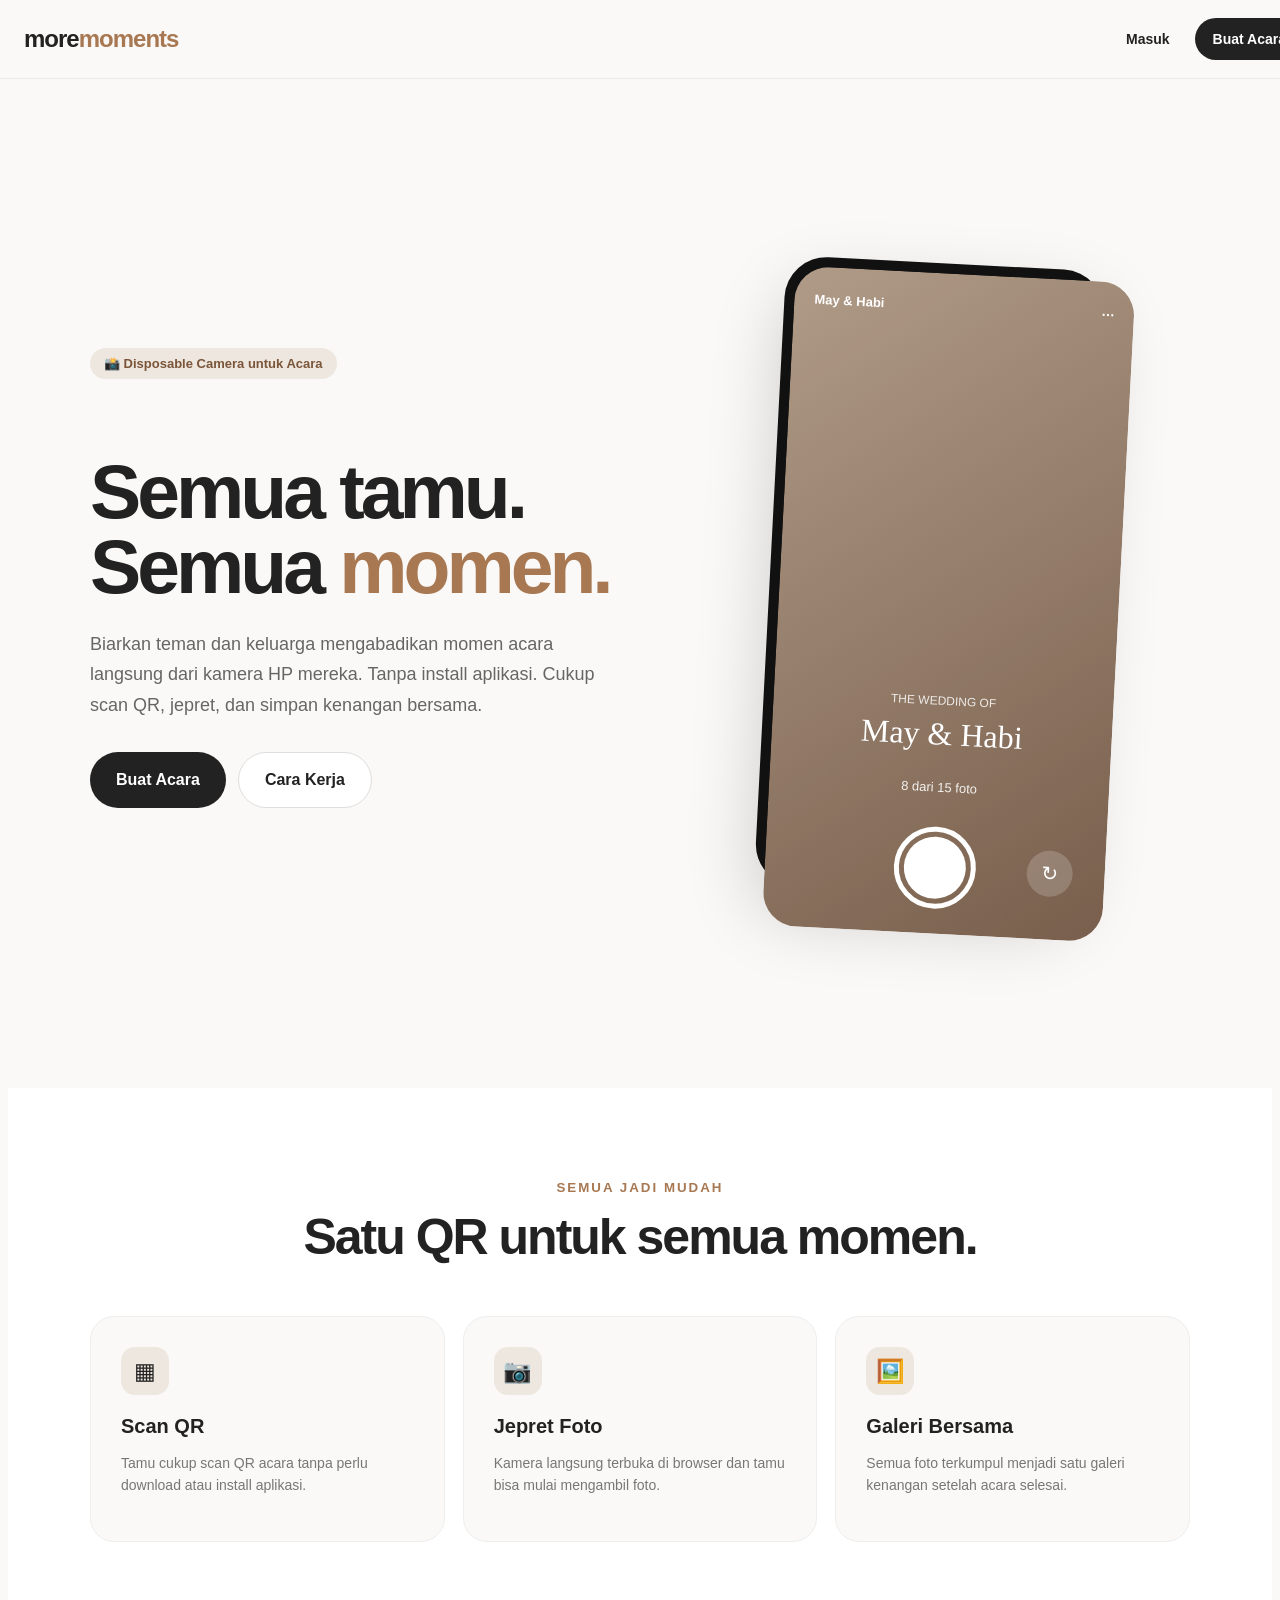
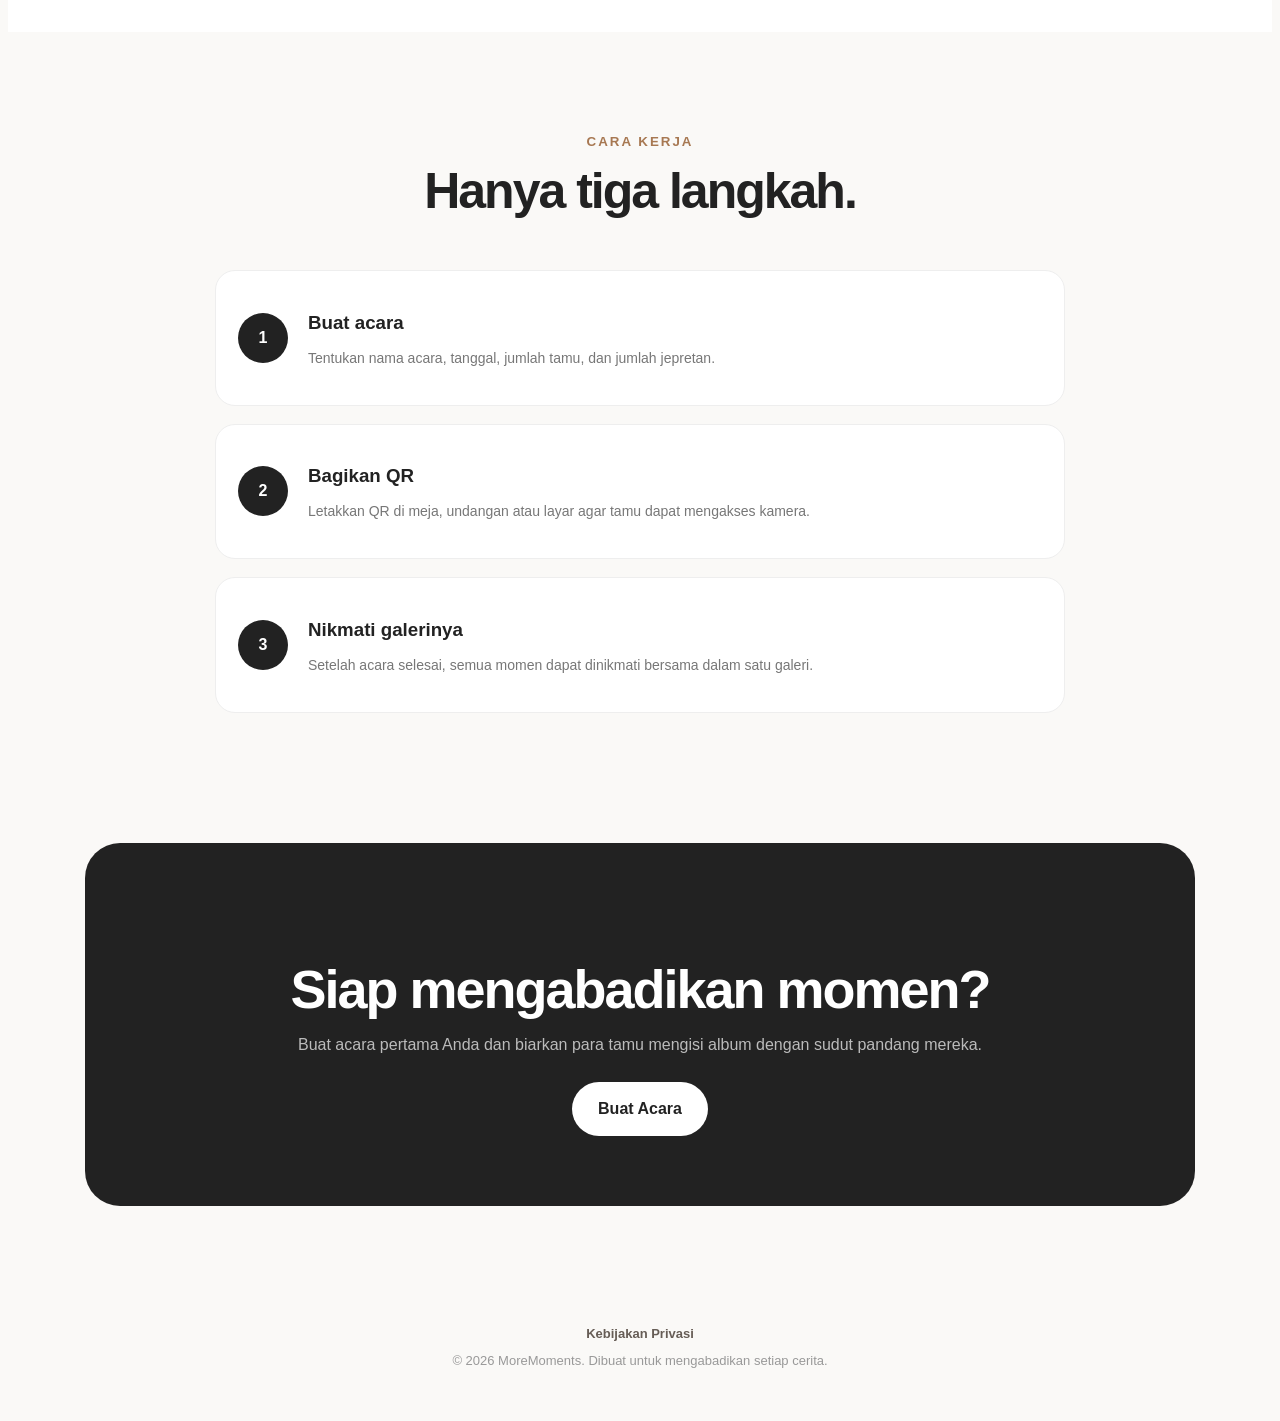
==== commit 9281ecbf: "Update index.html" ====
--- a/index.html
+++ b/index.html
@@ -2,13 +2,61 @@
 <html lang="id">
 <head>
 <meta charset="UTF-8">
+<meta name="viewport" content="width=device-width, initial-scale=1.0">
+
+<title>MoreMoments — Abadikan Momen Bersama</title>
+<title>Masuk | MoreMoments</title>
+
+<!-- Preview saat link dibagikan -->
+<meta property="og:type" content="website">
+<meta property="og:site_name" content="MoreMoments">
+
+<meta property="og:title" content="MoreMoments — Abadi dalam Setiap Momen">
 
 <meta
-  name="viewport"
-  content="width=device-width, initial-scale=1.0, viewport-fit=cover"
+  property="og:description"
+  content="Buat event, undang tamu, bagikan foto, dan simpan kenangan bersama dengan mudah."
 >
 
-<title>Kamera | MoreMoments</title>
+<meta
+  property="og:url"
+  content="https://moments-app.ege.my.id/"
+>
+
+<meta
+  property="og:image"
+  content="https://moments-app.ege.my.id/awal.png"
+>
+
+<meta
+  property="og:image:secure_url"
+  content="https://moments-app.ege.my.id/awal.png"
+>
+
+<meta property="og:image:type" content="image/png">
+
+<meta name="twitter:card" content="summary_large_image">
+
+<meta
+  name="twitter:title"
+  content="MoreMoments — Abadi dalam Setiap Momen"
+>
+
+<meta
+  name="twitter:description"
+  content="Buat event, undang tamu, bagikan foto, dan simpan kenangan bersama dengan mudah."
+>
+
+<meta
+  name="twitter:image"
+  content="https://moments-app.ege.my.id/awal.png"
+>
+
+<style>
+<meta
+  name="description"
+  content="Bagikan dan abadikan momen acara bersama teman dan keluarga."
+>
 
 <style>
 
@@ -18,3591 +66,1263 @@
   box-sizing:border-box;
 }
 
-html,
+html{
+  scroll-behavior:smooth;
+}
+
 body{
+  font-family:Arial,Helvetica,sans-serif;
+  background:#faf9f7;
+  color:#222;
+}
+
+a{
+  text-decoration:none;
+  color:inherit;
+}
+
+
+/* ===============================
+   NAVBAR
+================================ */
+
+.navbar{
   width:100%;
-  height:100%;
-  background:#000;
-  font-family:Arial,Helvetica,sans-serif;
-}
-
-body{
-  overflow:hidden;
-}
-
-.camera-app{
-  width:100%;
-  height:100%;
-  position:relative;
-  background:#000;
-}
-
-
-/* VIDEO */
-
-.video-box{
-  position:absolute;
-  inset:0;
-  overflow:hidden;
-  background:#111;
-}
-
-video{
-  width:100%;
-  height:100%;
-  object-fit:cover;
-}
-
-
-/* TOP */
-
-.topbar{
-  position:absolute;
-  top:0;
-  left:0;
-  right:0;
-  z-index:10;
-
-  padding:
-    max(18px, env(safe-area-inset-top))
-    20px
-    20px;
+
+  padding:18px 24px;
 
   display:flex;
   justify-content:space-between;
   align-items:center;
 
-  background:linear-gradient(
-    rgba(0,0,0,.58),
-    transparent
-  );
-
+  background:
+    rgba(250,249,247,.94);
+
+  backdrop-filter:
+    blur(12px);
+
+  position:fixed;
+  top:0;
+  left:0;
+
+  z-index:1000;
+
+  border-bottom:
+    1px solid rgba(0,0,0,.06);
+}
+
+.logo{
+  font-size:24px;
+  font-weight:800;
+  letter-spacing:-1px;
+}
+
+.logo span{
+  color:#a77852;
+}
+
+.nav-actions{
+  display:flex;
+  gap:9px;
+  align-items:center;
+}
+
+.btn-login{
+  display:inline-flex;
+  align-items:center;
+  justify-content:center;
+
+  min-height:42px;
+
+  padding:0 16px;
+
+  border-radius:999px;
+
+  font-size:14px;
+  font-weight:700;
+
+  cursor:pointer;
+}
+
+.btn-login:hover{
+  background:#eee9e4;
+}
+
+.btn-create-small{
+  display:inline-flex;
+  align-items:center;
+  justify-content:center;
+
+  min-height:42px;
+
+  background:#222;
   color:white;
-}
-
-.event-info small{
-  display:block;
-  margin-bottom:3px;
-  font-size:11px;
-  opacity:.75;
-}
-
-.event-info strong{
-  display:block;
-  max-width:260px;
-  overflow:hidden;
-  text-overflow:ellipsis;
-  white-space:nowrap;
-  font-size:16px;
-}
-
-.event-time{
-  margin-top:3px;
-  font-size:9px;
-  opacity:.7;
-}
-
-.exit{
-  width:42px;
-  height:42px;
+
+  padding:0 18px;
+
+  border-radius:999px;
+
+  font-size:14px;
+  font-weight:700;
+
+  cursor:pointer;
+}
+
+
+/* ===============================
+   HERO
+================================ */
+
+.hero{
+  min-height:100vh;
 
   display:flex;
   align-items:center;
   justify-content:center;
 
-  border-radius:50%;
-
-  background:rgba(0,0,0,.35);
-
-  backdrop-filter:blur(10px);
-
+  padding:
+    120px 24px 60px;
+}
+
+.hero-inner{
+  max-width:1100px;
+  width:100%;
+
+  display:grid;
+
+  grid-template-columns:
+    1fr 1fr;
+
+  gap:60px;
+
+  align-items:center;
+}
+
+.hero-text .tag{
+  display:inline-block;
+
+  background:#eee7df;
+  color:#7a5539;
+
+  padding:8px 14px;
+
+  border-radius:999px;
+
+  font-size:13px;
+  font-weight:700;
+
+  margin-bottom:24px;
+}
+
+.hero-text h1{
+  font-size:
+    clamp(
+      42px,
+      6vw,
+      78px
+    );
+
+  line-height:.98;
+
+  letter-spacing:-4px;
+
+  margin-bottom:24px;
+}
+
+.hero-text h1 span{
+  color:#a77852;
+}
+
+.hero-text p{
+  max-width:520px;
+
+  font-size:18px;
+
+  line-height:1.7;
+
+  color:#666;
+
+  margin-bottom:32px;
+}
+
+.hero-buttons{
+  display:flex;
+
+  gap:12px;
+
+  flex-wrap:wrap;
+}
+
+.btn-primary{
+  display:inline-flex;
+
+  align-items:center;
+  justify-content:center;
+
+  min-height:54px;
+
+  padding:0 26px;
+
+  background:#222;
   color:#fff;
-  text-decoration:none;
-
-  font-size:21px;
-}
-
-
-/* COUNTER */
-
-.counter{
-  position:absolute;
-  top:105px;
-  left:50%;
-  z-index:10;
-
-  transform:translateX(-50%);
-
-  padding:9px 15px;
 
   border-radius:999px;
 
-  background:rgba(0,0,0,.46);
-
-  backdrop-filter:blur(10px);
-
-  color:#fff;
-
-  font-size:12px;
-
-  white-space:nowrap;
-}
-
-
-/* FILTER BAR */
-
-.filters{
-  position:absolute;
-  left:0;
-  right:0;
-  bottom:128px;
-  z-index:25;
+  font-size:16px;
+  font-weight:700;
+
+  border:none;
+
+  cursor:pointer;
+}
+
+.btn-primary:hover{
+  opacity:.9;
+}
+
+.btn-secondary{
+  display:inline-flex;
+
+  align-items:center;
+  justify-content:center;
+
+  min-height:54px;
+
+  padding:0 26px;
+
+  background:white;
+
+  border:1px solid #ddd;
+
+  border-radius:999px;
+
+  font-size:16px;
+  font-weight:700;
+}
+
+
+/* ===============================
+   PHONE MOCKUP
+================================ */
+
+.phone-wrapper{
   display:flex;
-  gap:8px;
-  padding:0 14px 10px;
-  overflow-x:auto;
-  scrollbar-width:none;
-  -webkit-overflow-scrolling:touch;
-}
-
-.filters::-webkit-scrollbar{
-  display:none;
-}
-
-.filter-button{
-  flex:none;
-  min-width:82px;
-  min-height:42px;
-  padding:8px 12px;
-  border:1px solid rgba(255,255,255,.28);
-  border-radius:999px;
-  background:rgba(0,0,0,.34);
-  backdrop-filter:blur(10px);
-  color:#fff;
-  font-size:10px;
-  font-weight:700;
-  cursor:pointer;
-}
-
-.filter-button.active{
-  background:#fff;
-  color:#211d1a;
-  border-color:#fff;
-}
-
-.filter-button small{
-  display:block;
-  margin-top:2px;
-  font-size:8px;
-  font-weight:400;
-  opacity:.72;
-}
-
-
-/* BOTTOM CONTROLS */
-
-.controls{
-  position:absolute;
-  bottom:0;
-  left:0;
-  right:0;
-  z-index:20;
-
-  padding:
-    25px
-    24px
-    max(28px, env(safe-area-inset-bottom));
-
-  background:linear-gradient(
-    transparent,
-    rgba(0,0,0,.78)
-  );
-}
-
-.control-row{
-  display:grid;
-  grid-template-columns:1fr auto 1fr;
-  align-items:center;
-}
-
-
-/* LAST PHOTO */
-
-.last-photo{
-  width:52px;
-  height:52px;
-
-  overflow:hidden;
-
-  border:2px solid rgba(255,255,255,.65);
-  border-radius:12px;
-
-  background:rgba(255,255,255,.15);
-}
-
-.last-photo img{
+  justify-content:center;
+}
+
+.phone{
+  width:300px;
+  height:610px;
+
+  background:#111;
+
+  border-radius:42px;
+
+  padding:10px;
+
+  box-shadow:
+    0 30px 70px
+    rgba(0,0,0,.18);
+
+  transform:
+    rotate(3deg);
+}
+
+.phone-screen{
   width:100%;
   height:100%;
-  object-fit:cover;
-  display:none;
-}
-
-
-/* SHUTTER */
-
-.shutter-wrap{
+
+  border-radius:34px;
+
+  overflow:hidden;
+
+  background:
+    linear-gradient(
+      rgba(0,0,0,.15),
+      rgba(0,0,0,.15)
+    ),
+    linear-gradient(
+      145deg,
+      #ceb69f,
+      #8d6f59
+    );
+
+  position:relative;
+
   display:flex;
+
+  flex-direction:column;
+
+  justify-content:
+    space-between;
+
+  padding:
+    25px 20px;
+
+  color:white;
+}
+
+.camera-top{
+  display:flex;
+
+  justify-content:
+    space-between;
+
+  font-size:13px;
+
+  font-weight:600;
+}
+
+.event-info{
+  text-align:center;
+
+  margin-top:auto;
+
+  margin-bottom:32px;
+}
+
+.event-info small{
+  font-size:12px;
+
+  opacity:.85;
+}
+
+.event-info h2{
+  margin-top:7px;
+
+  font-family:
+    Georgia,serif;
+
+  font-size:32px;
+
+  font-weight:normal;
+}
+
+.shot-count{
+  font-size:13px;
+
+  opacity:.9;
+
+  margin-top:9px;
+}
+
+.camera-controls{
+  display:flex;
+
   justify-content:center;
+
+  align-items:center;
+
+  position:relative;
 }
 
 .shutter{
-  width:78px;
-  height:78px;
-
-  padding:5px;
-
-  border:5px solid #fff;
-  border-radius:50%;
-
-  background:transparent;
-
-  cursor:pointer;
-}
-
-.shutter-inner{
-  width:100%;
-  height:100%;
-
-  border-radius:50%;
-
-  background:#fff;
-
-  transition:.12s;
-}
-
-.shutter:active .shutter-inner{
-  transform:scale(.88);
-}
-
-.shutter:disabled{
-  opacity:.5;
-  cursor:not-allowed;
-}
-
-
-/* SWITCH */
-
-.switch-wrap{
-  display:flex;
-  justify-content:flex-end;
-  align-items:center;
-  gap:8px;
-}
-
-.switch,
-.mirror-toggle{
-  width:52px;
-  height:52px;
-
-  border:0;
-  border-radius:50%;
-
-  background:rgba(255,255,255,.18);
-
-  backdrop-filter:blur(10px);
-
-  color:#fff;
-
-  font-size:22px;
-
-  cursor:pointer;
-}
-
-.mirror-toggle{
-  font-size:18px;
-  font-weight:800;
-}
-
-.mirror-toggle.active{
-  background:#fff;
-  color:#211d1a;
-}
-
-
-/* FLASH */
-
-.flash{
-  position:absolute;
-  inset:0;
-  z-index:100;
-
-  background:#fff;
-
-  pointer-events:none;
-
-  opacity:0;
-}
-
-.flash.active{
-  animation:flash .25s ease;
-}
-
-@keyframes flash{
-  0%{opacity:0;}
-  40%{opacity:.9;}
-  100%{opacity:0;}
-}
-
-
-/* PERMISSION */
-
-.permission{
-  position:absolute;
-  inset:0;
-  z-index:200;
-
-  padding:25px;
-
-  display:flex;
-  align-items:center;
-  justify-content:center;
-
-  background:#f7f4f0;
-}
-
-.permission-card{
-  width:100%;
-  max-width:390px;
-
-  padding:38px 28px;
-
-  border-radius:28px;
-
-  background:#fff;
-
-  text-align:center;
-
-  box-shadow:
-    0 30px 80px
-    rgba(0,0,0,.15);
-}
-
-.camera-icon{
-  width:75px;
-  height:75px;
-
-  margin:0 auto 22px;
-
-  display:flex;
-  align-items:center;
-  justify-content:center;
-
-  border-radius:22px;
-
-  background:#eee7df;
-
-  font-size:34px;
-}
-
-.permission h1{
-  margin-bottom:10px;
-  font-size:25px;
-}
-
-.permission p{
-  margin-bottom:25px;
-
-  color:#777;
-
-  font-size:14px;
-  line-height:1.6;
-}
-
-.permission button{
-  width:100%;
-  height:53px;
-
-  border:0;
-  border-radius:999px;
-
-  background:#29251f;
-  color:#fff;
-
-  font-size:15px;
-  font-weight:700;
-
-  cursor:pointer;
-}
-
-.permission-error{
-  margin-top:16px;
-
-  color:#b34f4f;
-
-  font-size:12px;
-  line-height:1.5;
-}
-
-
-/* LIMIT */
-
-.limit-screen{
-  display:none;
-
-  position:absolute;
-  inset:0;
-  z-index:300;
-
-  padding:25px;
-
-  align-items:center;
-  justify-content:center;
-
-  background:#f7f4f0;
-}
-
-.limit-card{
-  width:100%;
-  max-width:380px;
-
-  padding:35px;
-
-  border-radius:28px;
-
-  background:#fff;
-
-  text-align:center;
-}
-
-.limit-card h2{
-  margin-bottom:10px;
-}
-
-.limit-card p{
-  margin-bottom:22px;
-
-  color:#777;
-
-  font-size:14px;
-  line-height:1.6;
-}
-
-.limit-card a{
-  display:inline-flex;
-  align-items:center;
-  justify-content:center;
-
-  min-height:48px;
-
-  padding:0 23px;
-
-  border-radius:999px;
-
-  background:#29251f;
-  color:#fff;
-
-  text-decoration:none;
-
-  font-size:13px;
-  font-weight:700;
-}
-
-
-/* EVENT LOCK */
-
-.lock-screen{
-  display:none;
-
-  position:absolute;
-  inset:0;
-  z-index:500;
-
-  padding:25px;
-
-  align-items:center;
-  justify-content:center;
-
-  background:#f7f4f0;
-}
-
-.lock-screen.visible{
-  display:flex;
-}
-
-.lock-card{
-  width:100%;
-  max-width:390px;
-
-  padding:36px 28px;
-
-  border-radius:30px;
-
-  background:#fff;
-
-  text-align:center;
-
-  box-shadow:
-    0 30px 80px
-    rgba(0,0,0,.12);
-}
-
-.lock-icon{
   width:72px;
   height:72px;
 
-  margin:0 auto 20px;
+  border-radius:50%;
+
+  border:
+    5px solid white;
+
+  position:relative;
+}
+
+.shutter::after{
+  content:"";
+
+  position:absolute;
+
+  inset:5px;
+
+  background:white;
+
+  border-radius:50%;
+}
+
+.switch-camera{
+  position:absolute;
+
+  right:12px;
+
+  width:46px;
+  height:46px;
+
+  border-radius:50%;
+
+  background:
+    rgba(255,255,255,.18);
 
   display:flex;
+
   align-items:center;
+
   justify-content:center;
 
-  border-radius:22px;
+  font-size:20px;
+}
+
+
+/* ===============================
+   FEATURES
+================================ */
+
+.features{
+  padding:
+    90px 24px;
+
+  background:#fff;
+}
+
+.section-inner{
+  max-width:1100px;
+
+  margin:auto;
+}
+
+.section-title{
+  text-align:center;
+
+  margin-bottom:50px;
+}
+
+.section-title small{
+  color:#a77852;
+
+  text-transform:
+    uppercase;
+
+  letter-spacing:2px;
+
+  font-weight:700;
+}
+
+.section-title h2{
+  font-size:
+    clamp(
+      32px,
+      5vw,
+      50px
+    );
+
+  margin-top:12px;
+
+  letter-spacing:-2px;
+}
+
+.feature-grid{
+  display:grid;
+
+  grid-template-columns:
+    repeat(
+      3,
+      1fr
+    );
+
+  gap:18px;
+}
+
+.feature-card{
+  background:#faf9f7;
+
+  border:
+    1px solid #eee;
+
+  padding:30px;
+
+  border-radius:24px;
+}
+
+.feature-icon{
+  width:48px;
+  height:48px;
+
+  display:flex;
+
+  align-items:center;
+
+  justify-content:center;
 
   background:#eee7df;
 
-  font-size:32px;
-}
-
-.lock-label{
-  margin-bottom:8px;
-
-  color:#9c7457;
-
-  font-size:10px;
-  font-weight:800;
-
-  letter-spacing:1.4px;
-  text-transform:uppercase;
-}
-
-.lock-card h2{
+  border-radius:14px;
+
+  font-size:23px;
+
+  margin-bottom:20px;
+}
+
+.feature-card h3{
+  font-size:20px;
+
   margin-bottom:10px;
-  font-size:25px;
-}
-
-.lock-card p{
+}
+
+.feature-card p{
   color:#777;
 
+  line-height:1.6;
+
+  font-size:14px;
+}
+
+
+/* ===============================
+   HOW
+================================ */
+
+.how{
+  padding:
+    100px 24px;
+}
+
+.steps{
+  max-width:850px;
+
+  margin:auto;
+
+  display:grid;
+
+  gap:18px;
+}
+
+.step{
+  display:flex;
+
+  gap:20px;
+
+  align-items:center;
+
+  background:white;
+
+  padding:22px;
+
+  border-radius:20px;
+
+  border:
+    1px solid #eee;
+}
+
+.number{
+  min-width:50px;
+
+  height:50px;
+
+  border-radius:50%;
+
+  background:#222;
+
+  color:white;
+
+  display:flex;
+
+  align-items:center;
+
+  justify-content:center;
+
+  font-weight:700;
+}
+
+.step h3{
+  margin-bottom:5px;
+}
+
+.step p{
+  color:#777;
+
+  font-size:14px;
+
+  line-height:1.5;
+}
+
+
+/* ===============================
+   CTA
+================================ */
+
+.cta{
+  max-width:1050px;
+
+  margin:
+    30px auto 90px;
+
+  background:#222;
+
+  color:white;
+
+  padding:
+    70px 30px;
+
+  border-radius:35px;
+
+  text-align:center;
+}
+
+.cta h2{
+  font-size:
+    clamp(
+      32px,
+      5vw,
+      54px
+    );
+
+  margin-bottom:15px;
+
+  letter-spacing:-2px;
+}
+
+.cta p{
+  color:#bbb;
+
+  margin-bottom:28px;
+}
+
+.cta .btn-primary{
+  background:white;
+
+  color:#222;
+}
+
+
+/* ===============================
+   FOOTER
+================================ */
+
+footer{
+  text-align:center;
+
+  padding:
+    30px 20px 45px;
+
+  color:#999;
+
   font-size:13px;
-  line-height:1.65;
-}
-
-.lock-time{
-  margin-top:18px;
-
-  padding:14px;
-
-  border-radius:15px;
-
-  background:#f7f3ef;
-
-  font-size:12px;
-  line-height:1.65;
-}
-
-.lock-button{
-  width:100%;
-  min-height:50px;
-
-  margin-top:18px;
-
+}
+
+.footer-links{
   display:flex;
-  align-items:center;
+
   justify-content:center;
 
-  border-radius:999px;
-
-  background:#29251f;
-  color:#fff;
-
-  text-decoration:none;
-
-  font-size:13px;
-  font-weight:700;
-}
-
-.lock-button.light{
-  margin-top:8px;
-
-  border:1px solid #ddd5cd;
-
-  background:#fff;
-  color:#29251f;
-}
-
-
-/* LOADING */
-
-.loading-screen{
-  position:absolute;
-  inset:0;
-  z-index:600;
-
-  display:flex;
-  align-items:center;
-  justify-content:center;
-
-  padding:25px;
-
-  background:#f7f4f0;
-}
-
-.loading-card{
-  color:#756d66;
-  text-align:center;
-  font-size:13px;
-}
-
-
-/* DESKTOP */
-
-@media(min-width:700px){
-
-  .camera-app{
-    max-width:500px;
-    margin:auto;
-  }
-
-  body{
-    background:#111;
+  gap:18px;
+
+  flex-wrap:wrap;
+
+  margin-bottom:12px;
+}
+
+.footer-links a{
+  color:#665d56;
+
+  font-weight:600;
+}
+
+
+/* ===============================
+   MOBILE
+================================ */
+
+@media(max-width:800px){
+
+  .navbar{
+    padding:
+      14px 16px;
+  }
+
+  /*
+    LOGIN TIDAK LAGI DISEMBUNYIKAN
+  */
+
+  .logo{
+    font-size:21px;
+  }
+
+  .nav-actions{
+    gap:5px;
+  }
+
+  .btn-login{
+    display:inline-flex;
+
+    min-height:40px;
+
+    padding:
+      0 10px;
+
+    font-size:12px;
+  }
+
+  .btn-create-small{
+    min-height:40px;
+
+    padding:
+      0 14px;
+
+    font-size:12px;
+  }
+
+  .hero{
+    padding-top:110px;
+  }
+
+  .hero-inner{
+    grid-template-columns:
+      1fr;
+
+    text-align:center;
+
+    gap:55px;
+  }
+
+  .hero-text p{
+    margin-left:auto;
+
+    margin-right:auto;
+  }
+
+  .hero-buttons{
+    justify-content:center;
+  }
+
+  .hero-text h1{
+    letter-spacing:-2px;
+  }
+
+  .phone{
+    width:260px;
+
+    height:530px;
+  }
+
+  .feature-grid{
+    grid-template-columns:1fr;
+  }
+
+  .cta{
+    margin-left:16px;
+
+    margin-right:16px;
+  }
+}
+
+
+@media(max-width:430px){
+
+  .navbar{
+    padding:
+      12px 13px;
+  }
+
+  .logo{
+    font-size:19px;
+  }
+
+  .btn-login{
+    padding:
+      0 8px;
+
+    font-size:11px;
+  }
+
+  .btn-create-small{
+    padding:
+      0 11px;
+
+    font-size:11px;
+  }
+
+  .hero{
+    padding-left:17px;
+
+    padding-right:17px;
+  }
+
+  .hero-text .tag{
+    font-size:12px;
+  }
+
+  .hero-text p{
+    font-size:17px;
+  }
+
+  .hero-buttons{
+    display:grid;
+
+    grid-template-columns:
+      1fr 1fr;
+  }
+
+  .btn-primary,
+  .btn-secondary{
+    padding:
+      0 14px;
+
+    font-size:14px;
   }
 }
 
 </style>
 </head>
 
+
 <body>
 
 
-<div class="camera-app">
-
-
-  <div class="video-box">
-
-    <video
-      id="video"
-      autoplay
-      playsinline
-      muted
-    ></video>
+<header class="navbar">
+
+  <a
+    href="index.html"
+    class="logo"
+  >
+    more<span>moments</span>
+  </a>
+
+
+  <div class="nav-actions">
+
+    <a
+      href="login.html"
+      class="btn-login"
+      id="loginButton"
+    >
+      Masuk
+    </a>
+
+
+    <a
+      href="login.html"
+      class="btn-create-small create-link"
+    >
+      Buat Acara
+    </a>
 
   </div>
 
-
-  <div class="topbar">
-
-    <div class="event-info">
-
-      <small id="guestName">
-        Tamu
+</header>
+
+
+
+<main class="hero">
+
+  <div class="hero-inner">
+
+
+    <div class="hero-text">
+
+      <div class="tag">
+        📸 Disposable Camera untuk Acara
+      </div>
+
+
+      <h1>
+        Semua tamu.<br>
+        Semua <span>momen.</span>
+      </h1>
+
+
+      <p>
+        Biarkan teman dan keluarga
+        mengabadikan momen acara langsung
+        dari kamera HP mereka.
+        Tanpa install aplikasi.
+        Cukup scan QR, jepret,
+        dan simpan kenangan bersama.
+      </p>
+
+
+      <div class="hero-buttons">
+
+        <a
+          href="login.html"
+          class="btn-primary create-link"
+        >
+          Buat Acara
+        </a>
+
+
+        <a
+          href="#cara-kerja"
+          class="btn-secondary"
+        >
+          Cara Kerja
+        </a>
+
+      </div>
+
+    </div>
+
+
+
+    <div class="phone-wrapper">
+
+      <div class="phone">
+
+        <div class="phone-screen">
+
+
+          <div class="camera-top">
+
+            <span>
+              May & Habi
+            </span>
+
+            <span>
+              ⋯
+            </span>
+
+          </div>
+
+
+          <div class="event-info">
+
+            <small>
+              THE WEDDING OF
+            </small>
+
+            <h2>
+              May & Habi
+            </h2>
+
+            <div class="shot-count">
+              8 dari 15 foto
+            </div>
+
+          </div>
+
+
+          <div class="camera-controls">
+
+            <div class="shutter"></div>
+
+            <div class="switch-camera">
+              ↻
+            </div>
+
+          </div>
+
+
+        </div>
+
+      </div>
+
+    </div>
+
+
+  </div>
+
+</main>
+
+
+
+<section class="features">
+
+  <div class="section-inner">
+
+
+    <div class="section-title">
+
+      <small>
+        Semua jadi mudah
       </small>
 
-      <strong id="eventName">
-        MoreMoments
-      </strong>
-
-      <div
-        class="event-time"
-        id="eventTime"
-      ></div>
+      <h2>
+        Satu QR untuk semua momen.
+      </h2>
 
     </div>
 
 
-    <a
-      href="#"
-      class="exit"
-      id="exitButton"
-    >
-      ×
+    <div class="feature-grid">
+
+
+      <div class="feature-card">
+
+        <div class="feature-icon">
+          ▦
+        </div>
+
+        <h3>
+          Scan QR
+        </h3>
+
+        <p>
+          Tamu cukup scan QR acara
+          tanpa perlu download atau
+          install aplikasi.
+        </p>
+
+      </div>
+
+
+      <div class="feature-card">
+
+        <div class="feature-icon">
+          📷
+        </div>
+
+        <h3>
+          Jepret Foto
+        </h3>
+
+        <p>
+          Kamera langsung terbuka
+          di browser dan tamu bisa
+          mulai mengambil foto.
+        </p>
+
+      </div>
+
+
+      <div class="feature-card">
+
+        <div class="feature-icon">
+          🖼️
+        </div>
+
+        <h3>
+          Galeri Bersama
+        </h3>
+
+        <p>
+          Semua foto terkumpul
+          menjadi satu galeri
+          kenangan setelah acara selesai.
+        </p>
+
+      </div>
+
+
+    </div>
+
+  </div>
+
+</section>
+
+
+
+<section
+  class="how"
+  id="cara-kerja"
+>
+
+  <div class="section-title">
+
+    <small>
+      Cara kerja
+    </small>
+
+    <h2>
+      Hanya tiga langkah.
+    </h2>
+
+  </div>
+
+
+  <div class="steps">
+
+
+    <div class="step">
+
+      <div class="number">
+        1
+      </div>
+
+      <div>
+
+        <h3>
+          Buat acara
+        </h3>
+
+        <p>
+          Tentukan nama acara,
+          tanggal, jumlah tamu,
+          dan jumlah jepretan.
+        </p>
+
+      </div>
+
+    </div>
+
+
+    <div class="step">
+
+      <div class="number">
+        2
+      </div>
+
+      <div>
+
+        <h3>
+          Bagikan QR
+        </h3>
+
+        <p>
+          Letakkan QR di meja,
+          undangan atau layar agar
+          tamu dapat mengakses kamera.
+        </p>
+
+      </div>
+
+    </div>
+
+
+    <div class="step">
+
+      <div class="number">
+        3
+      </div>
+
+      <div>
+
+        <h3>
+          Nikmati galerinya
+        </h3>
+
+        <p>
+          Setelah acara selesai,
+          semua momen dapat dinikmati
+          bersama dalam satu galeri.
+        </p>
+
+      </div>
+
+    </div>
+
+
+  </div>
+
+</section>
+
+
+
+<section class="cta">
+
+  <h2>
+    Siap mengabadikan momen?
+  </h2>
+
+  <p>
+    Buat acara pertama Anda
+    dan biarkan para tamu
+    mengisi album dengan sudut
+    pandang mereka.
+  </p>
+
+
+  <a
+    href="login.html"
+    class="btn-primary create-link"
+  >
+    Buat Acara
+  </a>
+
+</section>
+
+
+
+<footer>
+
+  <div class="footer-links">
+
+    <!-- nanti kita buat halaman ini
+         untuk verifikasi Google -->
+
+    <a href="privacy.html">
+      Kebijakan Privasi
     </a>
 
   </div>
 
-
-  <div
-    class="counter"
-    id="counter"
-  >
-    0 dari 15 foto
-  </div>
-
-
-  <div
-    class="filters"
-    id="filters"
-    aria-label="Pilihan filter kamera"
-  >
-
-    <button class="filter-button active" type="button" data-filter="original">Original<small>Asli</small></button>
-    <button class="filter-button" type="button" data-filter="natural">Natural<small>Lembut</small></button>
-    <button class="filter-button" type="button" data-filter="bright">Bright<small>Lebih cerah</small></button>
-    <button class="filter-button" type="button" data-filter="softwhite">Soft White<small>Putih halus</small></button>
-    <button class="filter-button" type="button" data-filter="beauty">Beauty Glow<small>Cerah manis</small></button>
-    <button class="filter-button" type="button" data-filter="creamy">Creamy<small>Putih creamy</small></button>
-    <button class="filter-button" type="button" data-filter="rosy">Rosy<small>Pink lembut</small></button>
-    <button class="filter-button" type="button" data-filter="peach">Peach<small>Fresh hangat</small></button>
-    <button class="filter-button" type="button" data-filter="warm">Warm Glow<small>Hangat</small></button>
-    <button class="filter-button" type="button" data-filter="cool">Cool Clean<small>Putih dingin</small></button>
-    <button class="filter-button" type="button" data-filter="latte">Latte<small>Coklat lembut</small></button>
-    <button class="filter-button" type="button" data-filter="dreamy">Dreamy<small>Soft airy</small></button>
-    <button class="filter-button" type="button" data-filter="film">Film<small>Analog</small></button>
-    <button class="filter-button" type="button" data-filter="moody">Moody<small>Dramatis</small></button>
-    <button class="filter-button" type="button" data-filter="bw">B&amp;W<small>Hitam putih</small></button>
-    <button class="filter-button" type="button" data-filter="vintage">Vintage<small>Klasik</small></button>
-
-  </div>
-
-
-  <div class="controls">
-
-    <div class="control-row">
-
-
-      <div class="last-photo">
-
-        <img
-          id="lastPhoto"
-          alt="Foto terakhir"
-        >
-
-      </div>
-
-
-      <div class="shutter-wrap">
-
-        <button
-          class="shutter"
-          id="captureButton"
-          aria-label="Ambil foto"
-        >
-
-          <div class="shutter-inner"></div>
-
-        </button>
-
-      </div>
-
-
-      <div class="switch-wrap">
-
-        <button
-          class="mirror-toggle active"
-          id="mirrorToggle"
-          aria-label="Mode cermin"
-          title="Mode cermin aktif"
-        >
-          ⇆
-        </button>
-
-        <button
-          class="switch"
-          id="switchCamera"
-          aria-label="Ganti kamera"
-        >
-          ↻
-        </button>
-
-      </div>
-
-
-    </div>
-
-  </div>
-
-
-  <div
-    class="flash"
-    id="flash"
-  ></div>
-
-
-  <!-- IZIN KAMERA -->
-
-  <div
-    class="permission"
-    id="permissionScreen"
-  >
-
-    <div class="permission-card">
-
-      <div class="camera-icon">
-        📷
-      </div>
-
-      <h1>
-        Izinkan kamera
-      </h1>
-
-      <p>
-        MoreMoments memerlukan akses kamera
-        agar Anda dapat mengabadikan momen acara.
-      </p>
-
-      <button id="startCamera">
-        Buka Kamera
-      </button>
-
-      <div
-        class="permission-error"
-        id="permissionError"
-      ></div>
-
-    </div>
-
-  </div>
-
-
-  <!-- JATAH HABIS -->
-
-  <div
-    class="limit-screen"
-    id="limitScreen"
-  >
-
-    <div class="limit-card">
-
-      <h2>
-        Semua foto sudah diambil 🎉
-      </h2>
-
-      <p>
-        Anda sudah menggunakan seluruh
-        jatah foto untuk acara ini.
-      </p>
-
-      <a
-        href="#"
-        id="backEvent"
-      >
-        Kembali ke Acara
-      </a>
-
-    </div>
-
-  </div>
-
-
-  <!-- EVENT LOCK -->
-
-  <div
-    class="lock-screen"
-    id="lockScreen"
-  >
-
-    <div class="lock-card">
-
-      <div
-        class="lock-icon"
-        id="lockIcon"
-      >
-        ⏳
-      </div>
-
-      <div
-        class="lock-label"
-        id="lockLabel"
-      >
-        MOREMOMENTS
-      </div>
-
-      <h2 id="lockTitle">
-        Acara belum dimulai
-      </h2>
-
-      <p id="lockText">
-        Kamera belum tersedia.
-      </p>
-
-      <div
-        class="lock-time"
-        id="lockTime"
-      ></div>
-
-      <a
-        href="#"
-        class="lock-button"
-        id="lockMainButton"
-      >
-        Kembali ke Acara
-      </a>
-
-      <a
-        href="#"
-        class="lock-button light"
-        id="lockGalleryButton"
-        style="display:none"
-      >
-        Lihat Galeri
-      </a>
-
-    </div>
-
-  </div>
-
-
-  <!-- LOADING -->
-
-  <div
-    class="loading-screen"
-    id="loadingScreen"
-  >
-
-    <div class="loading-card">
-      Memeriksa waktu acara...
-    </div>
-
-  </div>
-
-
-  <canvas
-    id="canvas"
-    hidden
-  ></canvas>
-
-</div>
+  © 2026 MoreMoments.
+  Dibuat untuk mengabadikan setiap cerita.
+
+</footer>
+
 
 
 <script>
 
-/* =====================================================
-   CONFIG
-===================================================== */
-
-const API_URL =
-  "https://api.ege.my.id";
-
-
-const params =
-  new URLSearchParams(
-    window.location.search
+const TOKEN_KEY =
+  "momentsAdminToken";
+
+const token =
+  localStorage.getItem(
+    TOKEN_KEY
   );
 
 
-const slug =
-  params.get("e");
-
-
-/* =====================================================
-   DATA
-===================================================== */
-
-let eventData =
-  null;
-
-
-let guest =
-  null;
-
-
-let stream =
-  null;
-
-
-let facingMode =
-  "environment";
-
-
-let mirrorMode =
-  true;
-
-
-let eventTimer =
-  null;
-
-
-let refreshTimer =
-  null;
-
-
-let currentMode =
-  null;
-
-
-let activeFilter =
-  "original";
-
-
-const FILTERS = {
-
-  original:{
-    label:"Original",
-    css:"none",
-    brightness:1,
-    contrast:1,
-    saturation:1,
-    warmth:0,
-    tint:0,
-    fade:0,
-    grayscale:0,
-    sepia:0
-  },
-
-  natural:{
-    label:"Natural",
-    css:"brightness(1.05) contrast(.98) saturate(1.04)",
-    brightness:1.05,
-    contrast:.98,
-    saturation:1.04,
-    warmth:2,
-    tint:1,
-    fade:.01,
-    grayscale:0,
-    sepia:0
-  },
-
-  bright:{
-    label:"Bright",
-    css:"brightness(1.14) contrast(1.03) saturate(1.04)",
-    brightness:1.14,
-    contrast:1.03,
-    saturation:1.04,
-    warmth:1,
-    tint:0,
-    fade:0,
-    grayscale:0,
-    sepia:0
-  },
-
-  softwhite:{
-    label:"Soft White",
-    css:"brightness(1.18) contrast(.94) saturate(.94)",
-    brightness:1.18,
-    contrast:.94,
-    saturation:.94,
-    warmth:1,
-    tint:1,
-    fade:.035,
-    grayscale:0,
-    sepia:0
-  },
-
-  beauty:{
-    label:"Beauty Glow",
-    css:"brightness(1.16) contrast(.95) saturate(1.08)",
-    brightness:1.16,
-    contrast:.95,
-    saturation:1.08,
-    warmth:4,
-    tint:3,
-    fade:.025,
-    grayscale:0,
-    sepia:.02
-  },
-
-  creamy:{
-    label:"Creamy",
-    css:"brightness(1.12) contrast(.92) saturate(.98) sepia(.06)",
-    brightness:1.12,
-    contrast:.92,
-    saturation:.98,
-    warmth:8,
-    tint:2,
-    fade:.055,
-    grayscale:0,
-    sepia:.06
-  },
-
-  rosy:{
-    label:"Rosy",
-    css:"brightness(1.10) contrast(.96) saturate(1.08)",
-    brightness:1.10,
-    contrast:.96,
-    saturation:1.08,
-    warmth:3,
-    tint:9,
-    fade:.025,
-    grayscale:0,
-    sepia:.02
-  },
-
-  peach:{
-    label:"Peach",
-    css:"brightness(1.10) contrast(.97) saturate(1.10) sepia(.05)",
-    brightness:1.10,
-    contrast:.97,
-    saturation:1.10,
-    warmth:9,
-    tint:5,
-    fade:.02,
-    grayscale:0,
-    sepia:.05
-  },
-
-  warm:{
-    label:"Warm Glow",
-    css:"brightness(1.08) contrast(1.02) saturate(1.10) sepia(.10)",
-    brightness:1.08,
-    contrast:1.02,
-    saturation:1.10,
-    warmth:12,
-    tint:2,
-    fade:0,
-    grayscale:0,
-    sepia:.10
-  },
-
-  cool:{
-    label:"Cool Clean",
-    css:"brightness(1.11) contrast(1.01) saturate(.94)",
-    brightness:1.11,
-    contrast:1.01,
-    saturation:.94,
-    warmth:-10,
-    tint:0,
-    fade:.01,
-    grayscale:0,
-    sepia:0
-  },
-
-  latte:{
-    label:"Latte",
-    css:"brightness(1.06) contrast(.94) saturate(.90) sepia(.13)",
-    brightness:1.06,
-    contrast:.94,
-    saturation:.90,
-    warmth:10,
-    tint:1,
-    fade:.07,
-    grayscale:0,
-    sepia:.13
-  },
-
-  dreamy:{
-    label:"Dreamy",
-    css:"brightness(1.14) contrast(.90) saturate(.92)",
-    brightness:1.14,
-    contrast:.90,
-    saturation:.92,
-    warmth:2,
-    tint:4,
-    fade:.08,
-    grayscale:0,
-    sepia:.02
-  },
-
-  film:{
-    label:"Film",
-    css:"brightness(1.03) contrast(1.08) saturate(.88) sepia(.06)",
-    brightness:1.03,
-    contrast:1.08,
-    saturation:.88,
-    warmth:5,
-    tint:0,
-    fade:.03,
-    grayscale:.03,
-    sepia:.06
-  },
-
-  moody:{
-    label:"Moody",
-    css:"brightness(.92) contrast(1.13) saturate(.86)",
-    brightness:.92,
-    contrast:1.13,
-    saturation:.86,
-    warmth:-2,
-    tint:0,
-    fade:0,
-    grayscale:.05,
-    sepia:0
-  },
-
-  bw:{
-    label:"B&W",
-    css:"grayscale(1) contrast(1.08) brightness(1.04)",
-    brightness:1.04,
-    contrast:1.08,
-    saturation:1,
-    warmth:0,
-    tint:0,
-    fade:0,
-    grayscale:1,
-    sepia:0
-  },
-
-  vintage:{
-    label:"Vintage",
-    css:"sepia(.28) saturate(.88) contrast(.96) brightness(1.05)",
-    brightness:1.05,
-    contrast:.96,
-    saturation:.88,
-    warmth:8,
-    tint:1,
-    fade:.05,
-    grayscale:0,
-    sepia:.28
-  }
-
-};
+const loginButton =
+  document.getElementById(
+    "loginButton"
+  );
+
+
+const createLinks =
+  document.querySelectorAll(
+    ".create-link"
+  );
 
 
 /*
-Jam server.
+========================================
+BELUM LOGIN
+========================================
+Masuk       -> login.html
+Buat Acara  -> login.html
 */
 
-let serverEpochMs =
-  null;
-
-
-let performanceBaseline =
-  null;
-
-
-/* =====================================================
-   ELEMENT
-===================================================== */
-
-const video =
-  document.getElementById(
-    "video"
-  );
-
-
-const canvas =
-  document.getElementById(
-    "canvas"
-  );
-
-
-const captureButton =
-  document.getElementById(
-    "captureButton"
-  );
-
-
-const switchButton =
-  document.getElementById(
-    "switchCamera"
-  );
-
-
-const mirrorToggle =
-  document.getElementById(
-    "mirrorToggle"
-  );
-
-
-const permissionScreen =
-  document.getElementById(
-    "permissionScreen"
-  );
-
-
-const permissionError =
-  document.getElementById(
-    "permissionError"
-  );
-
-
-const lastPhoto =
-  document.getElementById(
-    "lastPhoto"
-  );
-
-
-const counter =
-  document.getElementById(
-    "counter"
-  );
-
-
-const flash =
-  document.getElementById(
-    "flash"
-  );
-
-
-const limitScreen =
-  document.getElementById(
-    "limitScreen"
-  );
-
-
-const lockScreen =
-  document.getElementById(
-    "lockScreen"
-  );
-
-
-const loadingScreen =
-  document.getElementById(
-    "loadingScreen"
-  );
-
-
-const filtersBar =
-  document.getElementById(
-    "filters"
-  );
-
-
-/* =====================================================
-   TIMEZONE
-===================================================== */
-
-function timezoneLabel(
-  timezone
-){
-
-  if(
-    timezone ===
-    "Asia/Jakarta"
-  ){
-    return "WIB";
-  }
-
-
-  if(
-    timezone ===
-    "Asia/Jayapura"
-  ){
-    return "WIT";
-  }
-
-
-  return "WITA";
-}
-
-
-/* =====================================================
-   SERVER CLOCK
-===================================================== */
-
-function syncServerClock(
-  serverTime
-){
-
-  const parsed =
-    Date.parse(
-      serverTime
-    );
-
-
-  if(
-    Number.isNaN(
-      parsed
-    )
-  ){
-    return false;
-  }
-
-
-  serverEpochMs =
-    parsed;
-
-
-  performanceBaseline =
-    performance.now();
-
-
-  return true;
-}
-
-
-function getServerNow(){
-
-  if(
-    serverEpochMs === null ||
-    performanceBaseline === null
-  ){
-
-    return null;
-  }
-
-
-  return (
-    serverEpochMs
-    +
-    (
-      performance.now()
-      -
-      performanceBaseline
-    )
-  );
-}
-
-
-/* =====================================================
-   FORMAT DATE
-===================================================== */
-
-function formatDate(
-  value
-){
-
-  if(!value){
-    return "-";
-  }
-
-
-  return new Date(
-    value +
-    "T00:00:00"
-  )
-  .toLocaleDateString(
-    "id-ID",
-    {
-      weekday:"long",
-      day:"numeric",
-      month:"long",
-      year:"numeric"
+if(!token){
+
+  loginButton.textContent =
+    "Masuk";
+
+  loginButton.href =
+    "login.html";
+
+
+  createLinks.forEach(
+    function(link){
+
+      link.href =
+        "login.html";
+
     }
   );
-}
-
-
-function formatEventRange(
-  startDate,
-  endDate
-){
-
-  if(!startDate){
-    return "-";
-  }
-
-  const finalEndDate =
-    endDate ||
-    startDate;
-
-  if(
-    finalEndDate ===
-    startDate
-  ){
-    return formatDate(
-      startDate
-    );
-  }
-
-  return (
-    formatDate(
-      startDate
-    )
-    +
-    " – "
-    +
-    formatDate(
-      finalEndDate
-    )
+
+}
+
+
+/*
+========================================
+SUDAH LOGIN
+========================================
+Masuk berubah menjadi Dashboard
+Buat Acara langsung ke create-event
+*/
+
+else{
+
+  loginButton.textContent =
+    "Dashboard";
+
+  loginButton.href =
+    "dashboard.html";
+
+
+  createLinks.forEach(
+    function(link){
+
+      link.href =
+        "create-event.html";
+
+    }
   );
-}
-
-
-/* =====================================================
-   GUEST
-===================================================== */
-
-function loadGuest(){
-
-  if(!slug){
-    return false;
-  }
-
-
-  const saved =
-    localStorage.getItem(
-      "momentsGuest_" +
-      slug
-    );
-
-
-  if(!saved){
-    return false;
-  }
-
-
-  try{
-
-    guest =
-      JSON.parse(
-        saved
-      );
-
-
-    if(
-      !guest ||
-      !guest.id ||
-      !guest.guestToken
-    ){
-      return false;
-    }
-
-
-    return true;
-
-
-  }catch(error){
-
-    console.error(
-      error
-    );
-
-
-    return false;
-  }
-}
-
-
-/* =====================================================
-   LOAD EVENT FROM SERVER
-===================================================== */
-
-async function loadEvent(
-  quiet = false
-){
-
-  if(!slug){
-
-    window.location.href =
-      "index.html";
-
-    return false;
-  }
-
-
-  try{
-
-    const response =
-      await fetch(
-        API_URL +
-        "/api/events/" +
-        encodeURIComponent(
-          slug
-        ),
-        {
-          cache:"no-store"
-        }
-      );
-
-
-    const data =
-      await response.json();
-
-
-    if(
-      !response.ok ||
-      !data.success ||
-      !data.event
-    ){
-
-      throw new Error(
-        data.error ||
-        "Acara tidak ditemukan."
-      );
-    }
-
-
-    if(
-      data.serverTime
-    ){
-
-      syncServerClock(
-        data.serverTime
-      );
-    }
-
-
-    const raw =
-      data.event;
-
-
-    eventData = {
-
-      id:
-        raw.id,
-
-      slug:
-        raw.slug,
-
-      name:
-        raw.name,
-
-      type:
-        raw.event_type,
-
-      date:
-        raw.event_date,
-
-      endDate:
-        raw.end_date ||
-        raw.event_date,
-
-      startTime:
-        raw.start_time,
-
-      endTime:
-        raw.end_time,
-
-      timezone:
-        raw.timezone ||
-        "Asia/Makassar",
-
-      maxGuests:
-        Number(
-          raw.max_guests ||
-          0
-        ),
-
-      shots:
-        Number(
-          raw.shots_per_guest ||
-          15
-        ),
-
-      filter:
-        raw.filter ||
-        "original",
-
-      status:
-        raw.status,
-
-      phase:
-        data.eventPhase ||
-        raw.event_phase ||
-        "invalid",
-
-      startAt:
-        raw.start_at
-          ?
-          Date.parse(
-            raw.start_at
-          )
-          :
-          null,
-
-      endAt:
-        raw.end_at
-          ?
-          Date.parse(
-            raw.end_at
-          )
-          :
-          null
-    };
-
-
-    /*
-    Kalau jatah foto diedit pemilik,
-    guest yang sudah masuk juga mengikuti
-    batas terbaru.
-    */
-
-    if(guest){
-
-      guest.shotsLimit =
-        eventData.shots;
-
-
-      localStorage.setItem(
-        "momentsGuest_" +
-        slug,
-
-        JSON.stringify(
-          guest
-        )
-      );
-    }
-
-
-    localStorage.setItem(
-      "momentsEvent",
-      JSON.stringify(
-        eventData
-      )
-    );
-
-
-    setupPage();
-
-
-    loadingScreen.style.display =
-      "none";
-
-
-    checkEventAccess();
-
-
-    return true;
-
-
-  }catch(error){
-
-    console.error(
-      error
-    );
-
-
-    if(!quiet){
-
-      loadingScreen.innerHTML = `
-
-        <div class="lock-card">
-
-          <div class="lock-icon">
-            ⚠️
-          </div>
-
-          <h2>
-            Acara tidak tersedia
-          </h2>
-
-          <p>
-            ${escapeHtml(
-              error.message
-            )}
-          </p>
-
-          <a
-            class="lock-button"
-            href="index.html"
-          >
-            Kembali
-          </a>
-
-        </div>
-      `;
-    }
-
-
-    return false;
-  }
-}
-
-
-/* =====================================================
-   ESCAPE
-===================================================== */
-
-function escapeHtml(
-  value
-){
-
-  return String(
-    value || ""
-  )
-  .replace(/&/g,"&amp;")
-  .replace(/</g,"&lt;")
-  .replace(/>/g,"&gt;")
-  .replace(/"/g,"&quot;")
-  .replace(/'/g,"&#039;");
-}
-
-
-/* =====================================================
-   SETUP PAGE
-===================================================== */
-
-function setupPage(){
-
-  if(!eventData){
-    return;
-  }
-
-
-  const tz =
-    timezoneLabel(
-      eventData.timezone
-    );
-
-
-  document.getElementById(
-    "eventName"
-  ).textContent =
-    eventData.name ||
-    "MoreMoments";
-
-
-  document.getElementById(
-    "guestName"
-  ).textContent =
-    guest?.name ||
-    "Tamu";
-
-
-  document.getElementById(
-    "eventTime"
-  ).textContent =
-    (
-      eventData.endDate &&
-      eventData.endDate !==
-      eventData.date
-        ?
-        formatEventRange(
-          eventData.date,
-          eventData.endDate
-        ) +
-        " • "
-        :
-        ""
-    )
-    +
-    eventData.startTime
-    +
-    "–"
-    +
-    eventData.endTime
-    +
-    " "
-    +
-    tz;
-
-
-  document.getElementById(
-    "exitButton"
-  ).href =
-    "event.html?e="
-    +
-    encodeURIComponent(
-      slug
-    );
-
-
-  document.getElementById(
-    "backEvent"
-  ).href =
-    "event.html?e="
-    +
-    encodeURIComponent(
-      slug
-    );
-
-
-  document.getElementById(
-    "lockMainButton"
-  ).href =
-    "event.html?e="
-    +
-    encodeURIComponent(
-      slug
-    );
-
-
-  document.getElementById(
-    "lockGalleryButton"
-  ).href =
-    "gallery.html?e="
-    +
-    encodeURIComponent(
-      slug
-    );
-
-
-  document.title =
-    "Kamera "
-    +
-    eventData.name
-    +
-    " | MoreMoments";
-
-
-  updateCounter();
-}
-
-
-/* =====================================================
-   EVENT MODE - SERVER TIME
-===================================================== */
-
-function getEventMode(){
-
-  if(!eventData){
-    return "loading";
-  }
-
-
-  if(
-    eventData.status !==
-    "active"
-  ){
-    return "inactive";
-  }
-
-
-  const now =
-    getServerNow();
-
-
-  /*
-  Kalau belum ada clock server,
-  percaya phase dari Worker.
-  */
-
-  if(
-    now === null
-  ){
-
-    return (
-      eventData.phase ||
-      "invalid"
-    );
-  }
-
-
-  if(
-    !Number.isFinite(
-      eventData.startAt
-    ) ||
-    !Number.isFinite(
-      eventData.endAt
-    )
-  ){
-
-    return (
-      eventData.phase ||
-      "invalid"
-    );
-  }
-
-
-  if(
-    now <
-    eventData.startAt
-  ){
-
-    return "waiting";
-  }
-
-
-  if(
-    now >=
-    eventData.endAt
-  ){
-
-    return "finished";
-  }
-
-
-  return "active";
-}
-
-
-/* =====================================================
-   COUNTDOWN TEXT
-===================================================== */
-
-function getCountdownText(){
-
-  if(
-    !eventData ||
-    !Number.isFinite(
-      eventData.startAt
-    )
-  ){
-
-    return "";
-  }
-
-
-  const now =
-    getServerNow();
-
-
-  if(
-    now === null
-  ){
-    return "";
-  }
-
-
-  let diff =
-    Math.max(
-      0,
-      eventData.startAt -
-      now
-    );
-
-
-  const day =
-    86400000;
-
-
-  const hour =
-    3600000;
-
-
-  const minute =
-    60000;
-
-
-  const days =
-    Math.floor(
-      diff /
-      day
-    );
-
-
-  diff %=
-    day;
-
-
-  const hours =
-    Math.floor(
-      diff /
-      hour
-    );
-
-
-  diff %=
-    hour;
-
-
-  const minutes =
-    Math.floor(
-      diff /
-      minute
-    );
-
-
-  diff %=
-    minute;
-
-
-  const seconds =
-    Math.floor(
-      diff /
-      1000
-    );
-
-
-  return (
-    days
-    +
-    " hari "
-    +
-    String(
-      hours
-    ).padStart(
-      2,
-      "0"
-    )
-    +
-    " jam "
-    +
-    String(
-      minutes
-    ).padStart(
-      2,
-      "0"
-    )
-    +
-    " menit "
-    +
-    String(
-      seconds
-    ).padStart(
-      2,
-      "0"
-    )
-    +
-    " detik"
-  );
-}
-
-
-/* =====================================================
-   LOCK
-===================================================== */
-
-function showLock(
-  mode
-){
-
-  stopCamera();
-
-
-  permissionScreen.style.display =
-    "none";
-
-
-  lockScreen.classList.add(
-    "visible"
-  );
-
-
-  const icon =
-    document.getElementById(
-      "lockIcon"
-    );
-
-
-  const label =
-    document.getElementById(
-      "lockLabel"
-    );
-
-
-  const title =
-    document.getElementById(
-      "lockTitle"
-    );
-
-
-  const text =
-    document.getElementById(
-      "lockText"
-    );
-
-
-  const time =
-    document.getElementById(
-      "lockTime"
-    );
-
-
-  const gallery =
-    document.getElementById(
-      "lockGalleryButton"
-    );
-
-
-  gallery.style.display =
-    "none";
-
-
-  const tz =
-    timezoneLabel(
-      eventData.timezone
-    );
-
-
-  if(
-    mode ===
-    "waiting"
-  ){
-
-    icon.textContent =
-      "⏳";
-
-
-    label.textContent =
-      "BELUM DIMULAI";
-
-
-    title.textContent =
-      "Acara belum dimulai";
-
-
-    text.textContent =
-      "QR Code Anda sudah benar. Kamera akan otomatis tersedia saat waktu acara dimulai.";
-
-
-    time.innerHTML =
-      "<strong>"
-      +
-      getCountdownText()
-      +
-      "</strong><br>"
-      +
-      "Kamera aktif "
-      +
-      formatDate(
-        eventData.date
-      )
-      +
-      " pukul "
-      +
-      eventData.startTime
-      +
-      " "
-      +
-      tz
-      +
-      ".";
-
-
-  }else if(
-    mode ===
-    "finished"
-  ){
-
-    icon.textContent =
-      "🎉";
-
-
-    label.textContent =
-      "SELESAI";
-
-
-    title.textContent =
-      "Acara telah selesai";
-
-
-    text.textContent =
-      "Waktu mengambil foto sudah berakhir. Terima kasih sudah ikut mengabadikan momen acara ini.";
-
-
-    time.textContent =
-      formatEventRange(
-        eventData.date,
-        eventData.endDate
-      )
-      +
-      " • "
-      +
-      eventData.startTime
-      +
-      " – "
-      +
-      eventData.endTime
-      +
-      " "
-      +
-      tz;
-
-
-    gallery.style.display =
-      "flex";
-
-
-  }else if(
-    mode ===
-    "inactive"
-  ){
-
-    icon.textContent =
-      "🔒";
-
-
-    label.textContent =
-      "NONAKTIF";
-
-
-    title.textContent =
-      "Acara tidak aktif";
-
-
-    text.textContent =
-      "Acara ini sedang dinonaktifkan oleh penyelenggara.";
-
-
-    time.textContent =
-      "Kamera untuk tamu sedang ditutup.";
-
-
-  }else{
-
-    icon.textContent =
-      "⚠️";
-
-
-    label.textContent =
-      "TIDAK TERSEDIA";
-
-
-    title.textContent =
-      "Kamera tidak tersedia";
-
-
-    text.textContent =
-      "Status acara tidak dapat ditentukan.";
-
-
-    time.textContent =
-      "";
-  }
-}
-
-
-/* =====================================================
-   CHECK ACCESS
-===================================================== */
-
-function checkEventAccess(){
-
-  if(!eventData){
-    return;
-  }
-
-
-  const mode =
-    getEventMode();
-
-
-  if(
-    mode !==
-    currentMode
-  ){
-
-    currentMode =
-      mode;
-  }
-
-
-  if(
-    mode ===
-    "active"
-  ){
-
-    lockScreen.classList.remove(
-      "visible"
-    );
-
-
-    const taken =
-      Number(
-        guest?.shotsTaken ||
-        0
-      );
-
-
-    const limit =
-      Number(
-        eventData.shots ||
-        15
-      );
-
-
-    if(
-      taken >= limit
-    ){
-
-      limitScreen.style.display =
-        "flex";
-
-
-      permissionScreen.style.display =
-        "none";
-
-
-      stopCamera();
-
-
-      return;
-    }
-
-
-    limitScreen.style.display =
-      "none";
-
-
-    /*
-    Jangan tampilkan izin ulang
-    kalau kamera sudah hidup.
-    */
-
-    if(!stream){
-
-      permissionScreen.style.display =
-        "flex";
-    }
-
-
-  }else{
-
-    limitScreen.style.display =
-      "none";
-
-
-    showLock(
-      mode
-    );
-  }
-}
-
-
-/* =====================================================
-   COUNTER
-===================================================== */
-
-function updateCounter(){
-
-  if(
-    !guest ||
-    !eventData
-  ){
-    return;
-  }
-
-
-  const taken =
-    Number(
-      guest.shotsTaken ||
-      0
-    );
-
-
-  const max =
-    Number(
-      eventData.shots ||
-      15
-    );
-
-
-  counter.textContent =
-    taken
-    +
-    " dari "
-    +
-    max
-    +
-    " foto";
-
-
-  if(
-    taken >= max
-  ){
-
-    limitScreen.style.display =
-      "flex";
-
-
-    permissionScreen.style.display =
-      "none";
-
-
-    stopCamera();
-  }
-}
-
-
-/* =====================================================
-   MODE CERMIN
-===================================================== */
-
-function applyMirrorPreview(){
-
-  video.style.transform =
-    mirrorMode
-      ?
-      "scaleX(-1)"
-      :
-      "scaleX(1)";
-
-
-  mirrorToggle.classList.toggle(
-    "active",
-    mirrorMode
-  );
-
-
-  mirrorToggle.title =
-    mirrorMode
-      ?
-      "Mode cermin aktif"
-      :
-      "Mode cermin nonaktif";
-
-
-  mirrorToggle.setAttribute(
-    "aria-pressed",
-    mirrorMode
-      ?
-      "true"
-      :
-      "false"
-  );
-
-
-  localStorage.setItem(
-    "momentsMirrorMode",
-    mirrorMode
-      ?
-      "1"
-      :
-      "0"
-  );
-}
-
-
-function loadMirrorMode(){
-
-  const saved =
-    localStorage.getItem(
-      "momentsMirrorMode"
-    );
-
-
-  /*
-    Default SELALU cermin.
-    Kalau user pernah mematikannya,
-    pilihan terakhir tetap diingat.
-  */
-  mirrorMode =
-    saved === null
-      ?
-      true
-      :
-      saved === "1";
-
-
-  applyMirrorPreview();
-}
-
-
-mirrorToggle.addEventListener(
-  "click",
-  function(){
-
-    mirrorMode =
-      !mirrorMode;
-
-
-    applyMirrorPreview();
-  }
-);
-
-
-/* =====================================================
-   FILTER CAMERA
-===================================================== */
-
-function applyFilterPreview(){
-
-  const config =
-    FILTERS[
-      activeFilter
-    ]
-    ||
-    FILTERS.original;
-
-
-  video.style.filter =
-    config.css;
-
-
-  document
-    .querySelectorAll(
-      ".filter-button"
-    )
-    .forEach(
-      button => {
-
-        button.classList.toggle(
-          "active",
-          button.dataset.filter ===
-          activeFilter
-        );
-      }
-    );
-
-
-  localStorage.setItem(
-    "momentsCameraFilter",
-    activeFilter
-  );
-}
-
-
-function loadSavedFilter(){
-
-  const saved =
-    localStorage.getItem(
-      "momentsCameraFilter"
-    );
-
-
-  if(
-    saved &&
-    FILTERS[saved]
-  ){
-
-    activeFilter =
-      saved;
-  }
-
-
-  applyFilterPreview();
-}
-
-
-filtersBar.addEventListener(
-  "click",
-  function(event){
-
-    const button =
-      event.target.closest(
-        ".filter-button"
-      );
-
-
-    if(!button){
-      return;
-    }
-
-
-    const name =
-      button.dataset.filter;
-
-
-    if(!FILTERS[name]){
-      return;
-    }
-
-
-    activeFilter =
-      name;
-
-
-    applyFilterPreview();
-  }
-);
-
-
-/* =====================================================
-   FILTER HASIL FOTO
-   Diproses langsung per pixel agar hasil tersimpan
-   sama dengan preview, termasuk di browser yang tidak
-   mendukung CanvasRenderingContext2D.filter.
-===================================================== */
-
-function clamp255(value){
-  return Math.max(
-    0,
-    Math.min(
-      255,
-      value
-    )
-  );
-}
-
-
-function applySavedPhotoFilter(
-  ctx,
-  width,
-  height,
-  filterName
-){
-
-  const preset =
-    FILTERS[filterName] ||
-    FILTERS.original;
-
-
-  if(filterName === "original"){
-    return;
-  }
-
-
-  const imageData =
-    ctx.getImageData(
-      0,
-      0,
-      width,
-      height
-    );
-
-
-  const data =
-    imageData.data;
-
-
-  const brightness =
-    preset.brightness ?? 1;
-
-
-  const contrast =
-    preset.contrast ?? 1;
-
-
-  const saturation =
-    preset.saturation ?? 1;
-
-
-  const warmth =
-    preset.warmth ?? 0;
-
-
-  const tint =
-    preset.tint ?? 0;
-
-
-  const fade =
-    preset.fade ?? 0;
-
-
-  const grayscale =
-    preset.grayscale ?? 0;
-
-
-  const sepia =
-    preset.sepia ?? 0;
-
-
-  for(
-    let i = 0;
-    i < data.length;
-    i += 4
-  ){
-
-    let r =
-      data[i];
-
-    let g =
-      data[i + 1];
-
-    let b =
-      data[i + 2];
-
-
-    /* brightness */
-
-    r *= brightness;
-    g *= brightness;
-    b *= brightness;
-
-
-    /* contrast */
-
-    r =
-      (r - 128) *
-      contrast +
-      128;
-
-    g =
-      (g - 128) *
-      contrast +
-      128;
-
-    b =
-      (b - 128) *
-      contrast +
-      128;
-
-
-    /* saturation */
-
-    const luma =
-      0.299 * r +
-      0.587 * g +
-      0.114 * b;
-
-
-    r =
-      luma +
-      (r - luma) *
-      saturation;
-
-    g =
-      luma +
-      (g - luma) *
-      saturation;
-
-    b =
-      luma +
-      (b - luma) *
-      saturation;
-
-
-    /* warmth */
-
-    r += warmth;
-    b -= warmth;
-
-
-    /* pink / magenta tint */
-
-    r += tint;
-    b += tint * 0.45;
-    g -= tint * 0.18;
-
-
-    /* sepia */
-
-    if(sepia > 0){
-
-      const sr =
-        r * .393 +
-        g * .769 +
-        b * .189;
-
-      const sg =
-        r * .349 +
-        g * .686 +
-        b * .168;
-
-      const sb =
-        r * .272 +
-        g * .534 +
-        b * .131;
-
-
-      r =
-        r * (1 - sepia) +
-        sr * sepia;
-
-      g =
-        g * (1 - sepia) +
-        sg * sepia;
-
-      b =
-        b * (1 - sepia) +
-        sb * sepia;
-    }
-
-
-    /* grayscale */
-
-    if(grayscale > 0){
-
-      const gray =
-        0.299 * r +
-        0.587 * g +
-        0.114 * b;
-
-
-      r =
-        r * (1 - grayscale) +
-        gray * grayscale;
-
-      g =
-        g * (1 - grayscale) +
-        gray * grayscale;
-
-      b =
-        b * (1 - grayscale) +
-        gray * grayscale;
-    }
-
-
-    /* fade menuju putih */
-
-    if(fade > 0){
-
-      r =
-        r * (1 - fade) +
-        255 * fade;
-
-      g =
-        g * (1 - fade) +
-        255 * fade;
-
-      b =
-        b * (1 - fade) +
-        255 * fade;
-    }
-
-
-    data[i] =
-      clamp255(r);
-
-    data[i + 1] =
-      clamp255(g);
-
-    data[i + 2] =
-      clamp255(b);
-  }
-
-
-  ctx.putImageData(
-    imageData,
-    0,
-    0
-  );
-}
-
-
-/* =====================================================
-   START CAMERA
-===================================================== */
-
-async function startCamera(){
-
-  /*
-  Selalu cek server state lokal
-  sebelum meminta izin kamera.
-  */
-
-  if(
-    getEventMode() !==
-    "active"
-  ){
-
-    checkEventAccess();
-
-    return;
-  }
-
-
-  permissionError.textContent =
-    "";
-
-
-  if(
-    !navigator.mediaDevices ||
-    !navigator.mediaDevices.getUserMedia
-  ){
-
-    permissionError.textContent =
-      "Browser ini tidak mendukung akses kamera.";
-
-    return;
-  }
-
-
-  try{
-
-    stopCamera();
-
-
-    const constraints = {
-
-      audio:false,
-
-      video:{
-
-        facingMode:{
-          ideal:
-            facingMode
-        },
-
-        width:{
-          ideal:
-            1920
-        },
-
-        height:{
-          ideal:
-            1080
-        }
-      }
-    };
-
-
-    stream =
-      await navigator
-        .mediaDevices
-        .getUserMedia(
-          constraints
-        );
-
-
-    /*
-    Cek lagi setelah permission selesai.
-    */
-
-    if(
-      getEventMode() !==
-      "active"
-    ){
-
-      stopCamera();
-
-      checkEventAccess();
-
-      return;
-    }
-
-
-    video.srcObject =
-      stream;
-
-
-    await video.play();
-
-
-    applyMirrorPreview();
-
-    applyFilterPreview();
-
-
-    permissionScreen.style.display =
-      "none";
-
-
-  }catch(error){
-
-    console.error(
-      error
-    );
-
-
-    permissionError.innerHTML =
-      "Kamera tidak dapat dibuka.<br>"
-      +
-      "Pastikan izin kamera sudah diberikan pada browser.";
-  }
-}
-
-
-/* =====================================================
-   STOP CAMERA
-===================================================== */
-
-function stopCamera(){
-
-  if(stream){
-
-    stream
-      .getTracks()
-      .forEach(
-        track =>
-          track.stop()
-      );
-
-
-    stream =
-      null;
-  }
-
-
-  video.srcObject =
-    null;
-}
-
-
-/* =====================================================
-   CAMERA BUTTON
-===================================================== */
-
-document.getElementById(
-  "startCamera"
-).addEventListener(
-  "click",
-  startCamera
-);
-
-
-/* =====================================================
-   SWITCH CAMERA
-===================================================== */
-
-switchButton.addEventListener(
-  "click",
-  async function(){
-
-    if(
-      getEventMode() !==
-      "active"
-    ){
-
-      checkEventAccess();
-
-      return;
-    }
-
-
-    facingMode =
-      facingMode ===
-      "environment"
-      ?
-      "user"
-      :
-      "environment";
-
-
-    await startCamera();
-  }
-);
-
-
-/* =====================================================
-   CAPTURE
-===================================================== */
-
-captureButton.addEventListener(
-  "click",
-  capturePhoto
-);
-
-
-async function capturePhoto(){
-
-  if(
-    getEventMode() !==
-    "active"
-  ){
-
-    await loadEvent(
-      true
-    );
-
-
-    checkEventAccess();
-
-    return;
-  }
-
-
-  const max =
-    Number(
-      eventData.shots ||
-      15
-    );
-
-
-  if(
-    Number(
-      guest.shotsTaken ||
-      0
-    ) >= max
-  ){
-
-    updateCounter();
-
-    return;
-  }
-
-
-  if(
-    !video.videoWidth ||
-    !video.videoHeight
-  ){
-
-    return;
-  }
-
-
-  captureButton.disabled =
-    true;
-
-
-  try{
-
-
-    /* FLASH */
-
-    flash.classList.remove(
-      "active"
-    );
-
-
-    void flash.offsetWidth;
-
-
-    flash.classList.add(
-      "active"
-    );
-
-
-    /* FOTO SIZE */
-
-    const maxWidth =
-      1600;
-
-
-    let width =
-      video.videoWidth;
-
-
-    let height =
-      video.videoHeight;
-
-
-    if(
-      width >
-      maxWidth
-    ){
-
-      const ratio =
-        maxWidth /
-        width;
-
-
-      width =
-        maxWidth;
-
-
-      height =
-        Math.round(
-          height *
-          ratio
-        );
-    }
-
-
-    canvas.width =
-      width;
-
-
-    canvas.height =
-      height;
-
-
-    const ctx =
-      canvas.getContext(
-        "2d"
-      );
-    /* MODE CERMIN PADA HASIL FOTO */
-
-    if(
-      mirrorMode
-    ){
-
-      ctx.save();
-
-
-      ctx.translate(
-        width,
-        0
-      );
-
-
-      ctx.scale(
-        -1,
-        1
-      );
-
-
-      ctx.drawImage(
-        video,
-        0,
-        0,
-        width,
-        height
-      );
-
-
-      ctx.restore();
-
-
-    }else{
-
-
-      ctx.drawImage(
-        video,
-        0,
-        0,
-        width,
-        height
-      );
-    }
-
-
-    applySavedPhotoFilter(
-      ctx,
-      width,
-      height,
-      activeFilter
-    );
-
-
-    /* WEBP */
-
-    const photoBlob =
-      await new Promise(
-        (
-          resolve,
-          reject
-        ) => {
-
-          canvas.toBlob(
-            blob => {
-
-              if(blob){
-
-                resolve(
-                  blob
-                );
-
-              }else{
-
-                reject(
-                  new Error(
-                    "Foto gagal diproses."
-                  )
-                );
-              }
-            },
-
-            "image/webp",
-
-            0.82
-          );
-        }
-      );
-
-
-    /*
-    Cek ulang waktu sebelum upload.
-    */
-
-    if(
-      getEventMode() !==
-      "active"
-    ){
-
-      await loadEvent(
-        true
-      );
-
-
-      checkEventAccess();
-
-      return;
-    }
-
-
-    /* PREVIEW */
-
-    const previewUrl =
-      URL.createObjectURL(
-        photoBlob
-      );
-
-
-    lastPhoto.src =
-      previewUrl;
-
-
-    lastPhoto.style.display =
-      "block";
-
-
-    /* FORM */
-
-    const formData =
-      new FormData();
-
-
-    formData.append(
-      "photo",
-      photoBlob,
-      "photo.webp"
-    );
-
-
-    formData.append(
-      "eventId",
-      eventData.id
-    );
-
-
-    formData.append(
-      "guestId",
-      guest.id
-    );
-
-
-    formData.append(
-      "guestToken",
-      guest.guestToken
-    );
-
-
-    formData.append(
-      "width",
-      String(
-        width
-      )
-    );
-
-
-    formData.append(
-      "height",
-      String(
-        height
-      )
-    );
-
-
-    formData.append(
-      "filter",
-      activeFilter
-    );
-
-
-    /* UPLOAD */
-
-    const response =
-      await fetch(
-        API_URL +
-        "/api/photos",
-        {
-          method:
-            "POST",
-
-          body:
-            formData
-        }
-      );
-
-
-    const data =
-      await response.json();
-
-
-    if(
-      !response.ok ||
-      !data.success
-    ){
-
-      /*
-      Kalau Worker menolak karena waktu/status,
-      refresh event agar layar kamera
-      langsung menyesuaikan.
-      */
-
-      if(
-        data.eventPhase
-      ){
-
-        await loadEvent(
-          true
-        );
-
-
-        checkEventAccess();
-      }
-
-
-      throw new Error(
-        data.error ||
-        "Foto gagal disimpan."
-      );
-    }
-
-
-    guest.shotsTaken =
-      Number(
-        data.shotsTaken ||
-        0
-      );
-
-
-    guest.shotsLimit =
-      Number(
-        data.shotsLimit ||
-        eventData.shots
-      );
-
-
-    localStorage.setItem(
-      "momentsGuest_" +
-      slug,
-
-      JSON.stringify(
-        guest
-      )
-    );
-
-
-    updateCounter();
-
-
-  }catch(error){
-
-    console.error(
-      error
-    );
-
-
-    alert(
-      error.message ||
-      "Foto gagal di-upload."
-    );
-
-
-  }finally{
-
-    captureButton.disabled =
-      false;
-  }
-}
-
-
-/* =====================================================
-   CLEANUP
-===================================================== */
-
-function cleanup(){
-
-  stopCamera();
-
-
-  if(eventTimer){
-
-    clearInterval(
-      eventTimer
-    );
-  }
-
-
-  if(refreshTimer){
-
-    clearInterval(
-      refreshTimer
-    );
-  }
-}
-
-
-window.addEventListener(
-  "beforeunload",
-  cleanup
-);
-
-
-/* =====================================================
-   START
-===================================================== */
-
-async function start(){
-
-  loadMirrorMode();
-
-  loadSavedFilter();
-
-
-  /*
-  Kamera hanya untuk tamu
-  yang sudah bergabung.
-  */
-
-  if(
-    !slug ||
-    !loadGuest()
-  ){
-
-    window.location.href =
-      "event.html?e="
-      +
-      encodeURIComponent(
-        slug || ""
-      );
-
-    return;
-  }
-
-
-  const loaded =
-    await loadEvent();
-
-
-  if(!loaded){
-    return;
-  }
-
-
-  /*
-  Cek perubahan waktu setiap detik
-  berdasarkan clock server.
-  */
-
-  eventTimer =
-    setInterval(
-      checkEventAccess,
-      1000
-    );
-
-
-  /*
-  Sinkron ke Cloudflare setiap 30 detik.
-
-  Jika pemilik:
-  - memperpanjang waktu
-  - menambah jatah foto
-  - menonaktifkan acara
-  - mengaktifkan kembali acara
-
-  perubahan otomatis masuk ke HP tamu.
-  */
-
-  refreshTimer =
-    setInterval(
-      async function(){
-
-        await loadEvent(
-          true
-        );
-
-      },
-      30000
-    );
-}
-
-
-start();
+
+}
 
 </script>
+
 
 </body>
 </html>
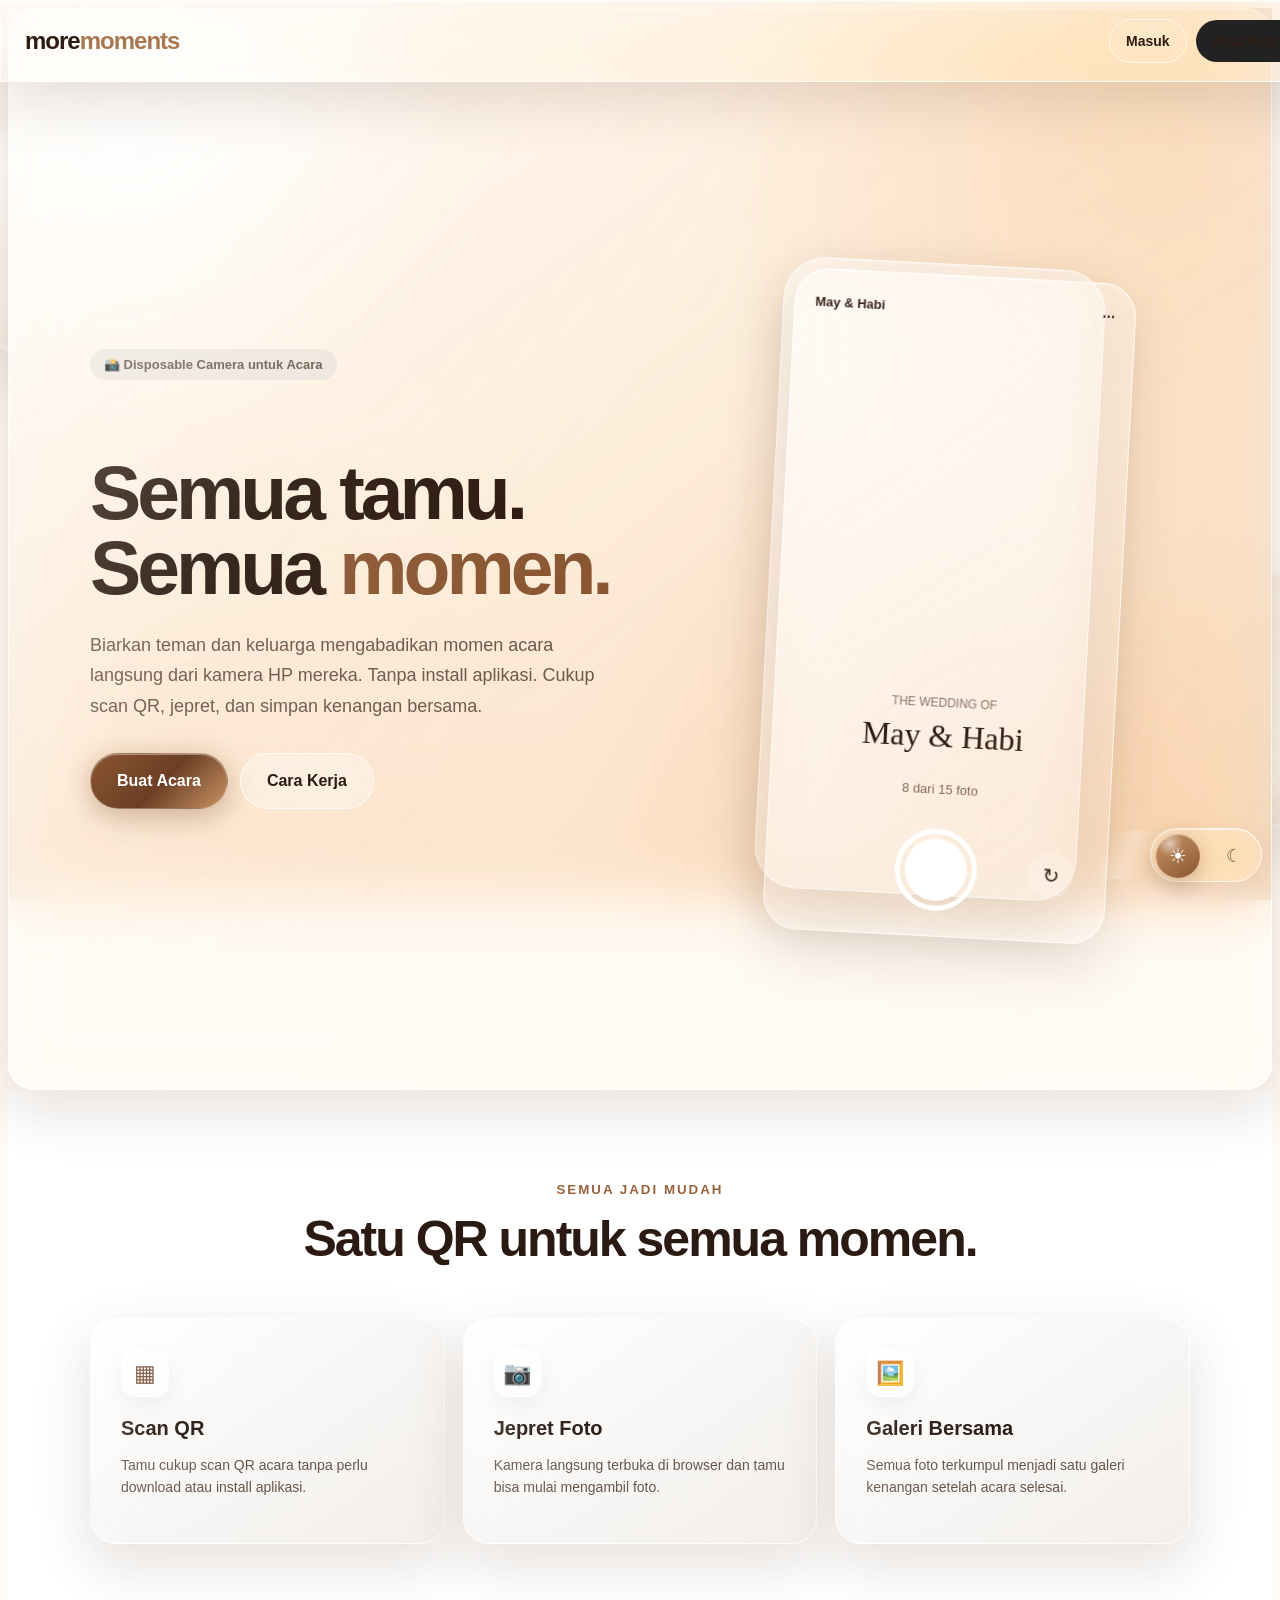
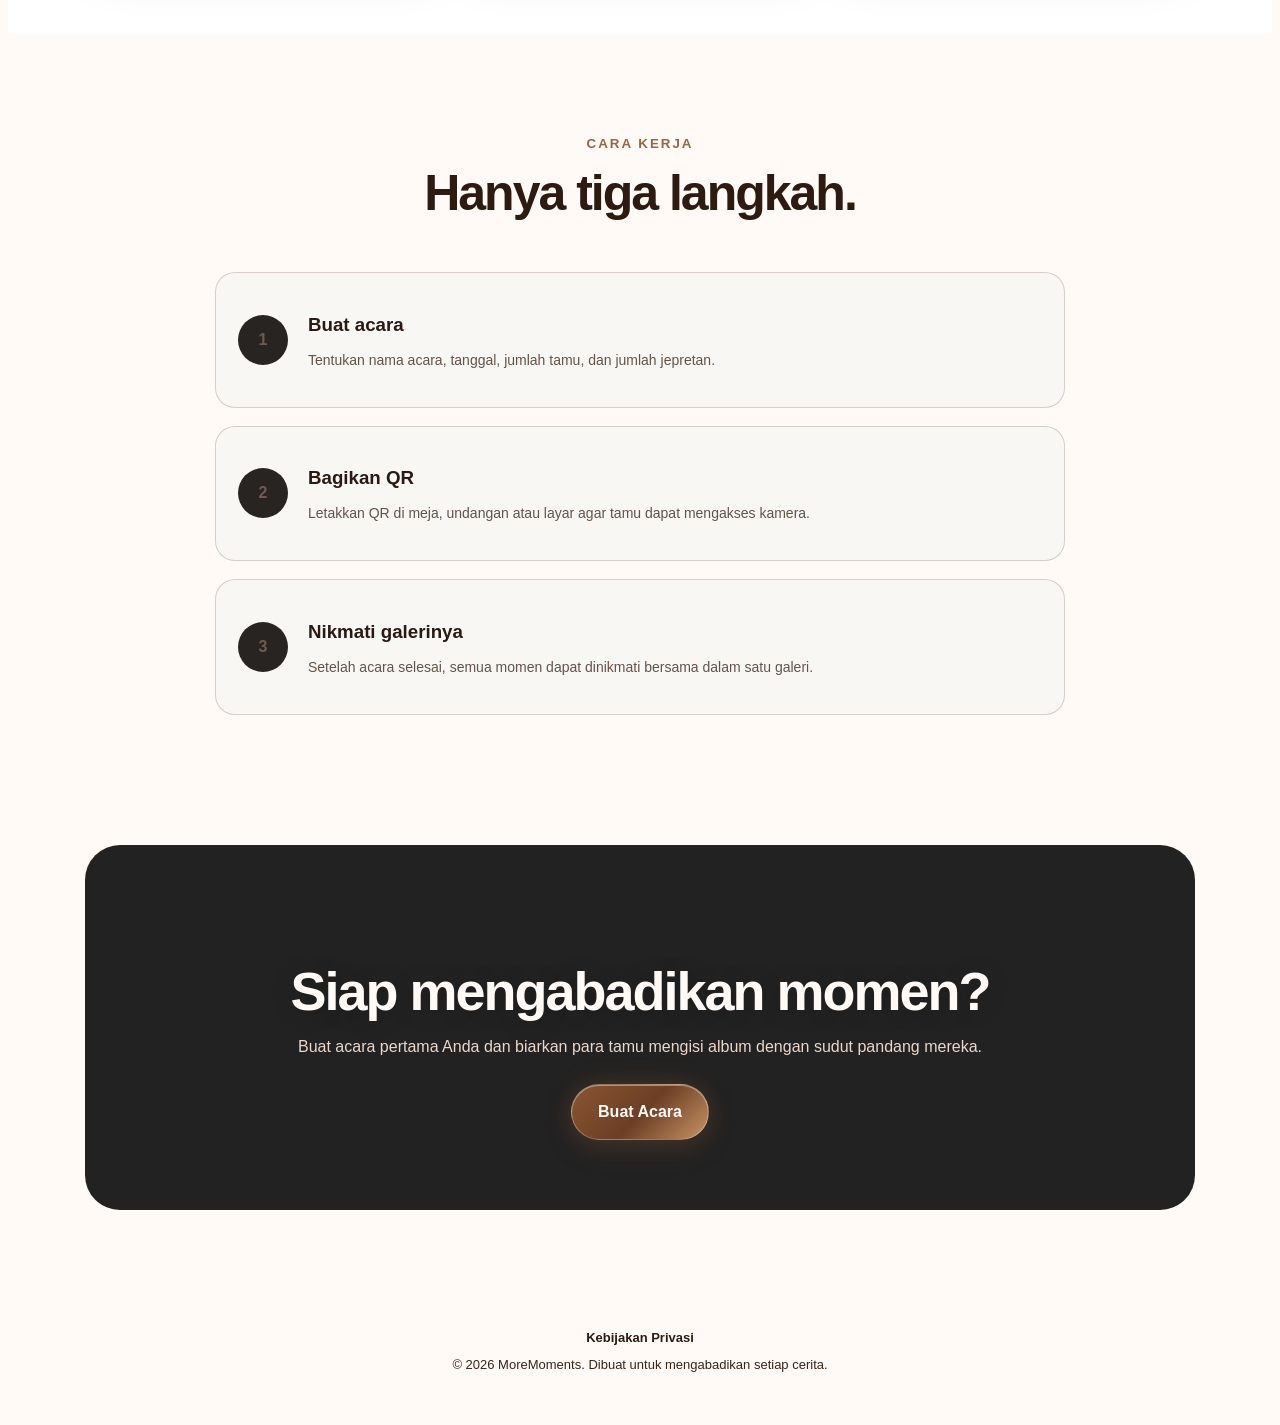
==== commit 4582895e: "Update index.html" ====
--- a/index.html
+++ b/index.html
@@ -862,6 +862,20 @@
 }
 
 </style>
+<script>
+(function(){
+  try{
+    var t=localStorage.getItem("moremomentsTheme");
+    if(!t && window.matchMedia && window.matchMedia("(prefers-color-scheme: dark)").matches){
+      t="dark";
+    }
+    document.documentElement.setAttribute("data-theme",t||"light");
+  }catch(e){
+    document.documentElement.setAttribute("data-theme","light");
+  }
+})();
+</script>
+<link rel="stylesheet" href="brown-black-liquid-glass.css?v=7">
 </head>
 
 
@@ -1324,5 +1338,6 @@
 </script>
 
 
+<script src="theme-toggle.js?v=1"></script>
 </body>
 </html>
--- a/brown-black-liquid-glass.css
+++ b/brown-black-liquid-glass.css
@@ -0,0 +1,2218 @@
+
+/* =========================================================
+   MoreMoments — BROWN / BLACK LIQUID GLASS
+   Animated Light + Dark Mode
+========================================================= */
+
+:root{
+  --bg-1:#fffaf5;
+  --bg-2:#f5e9dc;
+  --bg-3:#ead4bd;
+
+  --text:#3a251a;
+  --muted:#816b5d;
+
+  --glass:rgba(255,255,255,.15);
+  --glass-strong:rgba(255,255,255,.32);
+  --glass-edge:rgba(255,255,255,.70);
+
+  --accent:#8a5632;
+  --accent-deep:#6c3e25;
+  --accent-light:#c99565;
+
+  --shadow:0 20px 55px rgba(92,61,39,.16);
+  --shadow-soft:0 10px 28px rgba(92,61,39,.10);
+  --glow:0 0 28px rgba(184,125,75,.20);
+
+  --transition-theme:
+    background .55s cubic-bezier(.2,.8,.2,1),
+    color .42s ease,
+    border-color .42s ease,
+    box-shadow .42s ease;
+}
+
+html[data-theme="dark"]{
+  --bg-1:#050505;
+  --bg-2:#0a0908;
+  --bg-3:#15100d;
+
+  --text:#fff8f2;
+  --muted:#c8b7aa;
+
+  --glass:rgba(28,24,21,.24);
+  --glass-strong:rgba(43,34,29,.34);
+  --glass-edge:rgba(237,205,177,.16);
+
+  --accent:#d19661;
+  --accent-deep:#9b6239;
+  --accent-light:#f0bd86;
+
+  --shadow:0 24px 70px rgba(0,0,0,.54);
+  --shadow-soft:0 12px 34px rgba(0,0,0,.36);
+  --glow:0 0 34px rgba(218,154,93,.22);
+}
+
+html,
+body{
+  min-height:100%;
+}
+
+html{
+  background:var(--bg-1);
+  transition:background .55s ease;
+}
+
+body{
+  transition:var(--transition-theme);
+}
+
+body:not(.camera-body){
+  color:var(--text) !important;
+  background:
+    radial-gradient(circle at 10% 10%,rgba(255,255,255,.96),transparent 24%),
+    radial-gradient(circle at 88% 14%,rgba(224,186,149,.40),transparent 31%),
+    radial-gradient(circle at 76% 86%,rgba(194,132,83,.16),transparent 32%),
+    radial-gradient(circle at 14% 88%,rgba(226,198,169,.20),transparent 30%),
+    linear-gradient(145deg,var(--bg-1),var(--bg-2) 48%,var(--bg-3)) !important;
+  background-attachment:fixed !important;
+  overflow-x:hidden;
+}
+
+html[data-theme="dark"] body:not(.camera-body){
+  background:
+    radial-gradient(circle at 82% 10%,rgba(164,104,59,.12),transparent 30%),
+    radial-gradient(circle at 15% 88%,rgba(105,66,43,.10),transparent 34%),
+    linear-gradient(145deg,var(--bg-1),var(--bg-2) 50%,var(--bg-3)) !important;
+}
+
+/* animated liquid blobs */
+body:not(.camera-body)::before,
+body:not(.camera-body)::after{
+  content:"";
+  position:fixed;
+  z-index:-1;
+  pointer-events:none;
+  border-radius:42% 58% 55% 45% / 45% 42% 58% 55%;
+  filter:blur(1px);
+  transition:all .7s cubic-bezier(.2,.8,.2,1);
+  animation:liquidFloat 11s ease-in-out infinite alternate;
+}
+
+body:not(.camera-body)::before{
+  width:300px;
+  height:230px;
+  left:-82px;
+  top:14%;
+  background:
+    radial-gradient(circle at 30% 20%,rgba(255,255,255,.90),transparent 25%),
+    linear-gradient(135deg,rgba(255,255,255,.30),rgba(186,126,78,.11));
+  border:1px solid rgba(255,255,255,.74);
+  box-shadow:
+    inset 18px 20px 36px rgba(255,255,255,.50),
+    inset -18px -18px 38px rgba(157,106,70,.09),
+    0 28px 60px rgba(97,65,43,.12);
+}
+
+body:not(.camera-body)::after{
+  width:350px;
+  height:270px;
+  right:-118px;
+  bottom:7%;
+  background:
+    radial-gradient(circle at 28% 20%,rgba(255,255,255,.60),transparent 22%),
+    linear-gradient(135deg,rgba(197,145,96,.20),rgba(230,206,180,.08));
+  border:1px solid rgba(255,255,255,.48);
+  box-shadow:
+    inset 16px 18px 34px rgba(255,255,255,.26),
+    inset -20px -18px 36px rgba(128,86,57,.11),
+    0 24px 58px rgba(94,61,40,.13);
+  animation-delay:-4s;
+}
+
+html[data-theme="dark"] body:not(.camera-body)::before,
+html[data-theme="dark"] body:not(.camera-body)::after{
+  border-color:rgba(224,186,154,.11);
+  background:
+    radial-gradient(circle at 28% 20%,rgba(226,181,143,.08),transparent 24%),
+    linear-gradient(135deg,rgba(121,76,48,.16),rgba(31,22,18,.16));
+  box-shadow:
+    inset 12px 14px 30px rgba(218,168,126,.06),
+    inset -20px -20px 38px rgba(0,0,0,.22),
+    0 28px 70px rgba(0,0,0,.34);
+}
+
+@keyframes liquidFloat{
+  0%{transform:translate3d(0,0,0) rotate(-2deg) scale(1);}
+  50%{transform:translate3d(16px,-12px,0) rotate(3deg) scale(1.035);}
+  100%{transform:translate3d(-8px,14px,0) rotate(-1deg) scale(.985);}
+}
+
+/* liquid glass surfaces */
+.header,
+.navbar,
+.topbar,
+.card,
+.hero,
+.summary-card,
+.storage-card,
+.event-card,
+.user-card,
+.limit-card,
+.status-card,
+.info-box,
+.timezone-box,
+.link-preview,
+.options,
+.recovery-help,
+.highlight,
+.contact,
+.owner-tools,
+.loading,
+.empty,
+.error,
+.form-card,
+.feature-card,
+.step-card,
+.cta-box,
+.footer-inner,
+.admin-status,
+.phone,
+.phone-screen{
+  color:var(--text) !important;
+  background:linear-gradient(145deg,var(--glass-strong),var(--glass)) !important;
+  border:1px solid var(--glass-edge) !important;
+  -webkit-backdrop-filter:blur(28px) saturate(180%) !important;
+  backdrop-filter:blur(28px) saturate(180%) !important;
+  box-shadow:
+    inset 0 1px 0 rgba(255,255,255,.52),
+    inset 0 -1px 0 rgba(255,255,255,.08),
+    var(--shadow) !important;
+  transition:var(--transition-theme), transform .22s ease !important;
+}
+
+html[data-theme="dark"] .header,
+html[data-theme="dark"] .navbar,
+html[data-theme="dark"] .topbar,
+html[data-theme="dark"] .card,
+html[data-theme="dark"] .hero,
+html[data-theme="dark"] .summary-card,
+html[data-theme="dark"] .storage-card,
+html[data-theme="dark"] .event-card,
+html[data-theme="dark"] .user-card,
+html[data-theme="dark"] .limit-card,
+html[data-theme="dark"] .status-card,
+html[data-theme="dark"] .info-box,
+html[data-theme="dark"] .timezone-box,
+html[data-theme="dark"] .link-preview,
+html[data-theme="dark"] .options,
+html[data-theme="dark"] .owner-tools,
+html[data-theme="dark"] .loading,
+html[data-theme="dark"] .empty,
+html[data-theme="dark"] .error,
+html[data-theme="dark"] .form-card{
+  box-shadow:
+    inset 0 1px 0 rgba(255,255,255,.08),
+    inset 0 -1px 0 rgba(255,255,255,.02),
+    var(--shadow) !important;
+}
+
+.header,
+.navbar,
+.topbar{
+  background:rgba(255,255,255,.12) !important;
+  border-bottom:1px solid var(--glass-edge) !important;
+  -webkit-backdrop-filter:blur(32px) saturate(185%) !important;
+  backdrop-filter:blur(32px) saturate(185%) !important;
+}
+
+html[data-theme="dark"] .header,
+html[data-theme="dark"] .navbar,
+html[data-theme="dark"] .topbar{
+  background:rgba(4,4,4,.56) !important;
+}
+
+/* subtle glass sheen */
+.card,
+.summary-card,
+.storage-card,
+.event-card,
+.user-card,
+.feature-card,
+.step-card,
+.hero{
+  border-radius:26px !important;
+  position:relative;
+  overflow:hidden;
+}
+
+.card::before,
+.summary-card::before,
+.storage-card::before,
+.event-card::before,
+.user-card::before,
+.feature-card::before,
+.step-card::before,
+.hero::before{
+  content:"";
+  position:absolute;
+  inset:-45% -90%;
+  pointer-events:none;
+  border-radius:inherit;
+  background:linear-gradient(
+    115deg,
+    transparent 35%,
+    rgba(255,255,255,.00) 43%,
+    rgba(255,255,255,.24) 49%,
+    rgba(255,255,255,.06) 55%,
+    transparent 63%
+  );
+  transform:translateX(-18%) rotate(2deg);
+  transition:transform .9s cubic-bezier(.2,.8,.2,1);
+}
+
+.card:hover::before,
+.summary-card:hover::before,
+.storage-card:hover::before,
+.event-card:hover::before,
+.user-card:hover::before,
+.feature-card:hover::before,
+.step-card:hover::before,
+.hero:hover::before{
+  transform:translateX(34%) rotate(2deg);
+}
+
+h1,h2,h3,h4,h5,h6,.logo,.brand,strong,label{
+  color:var(--text) !important;
+  transition:color .42s ease;
+}
+
+p,.meta,.muted,small,.helper,.note,.owner-note,.subtitle{
+  color:var(--muted) !important;
+  transition:color .42s ease;
+}
+
+/* form controls */
+input,
+select,
+textarea{
+  color:var(--text) !important;
+  background:rgba(255,255,255,.16) !important;
+  border:1px solid var(--glass-edge) !important;
+  -webkit-backdrop-filter:blur(18px) saturate(165%) !important;
+  backdrop-filter:blur(18px) saturate(165%) !important;
+  box-shadow:
+    inset 0 1px 0 rgba(255,255,255,.48),
+    0 8px 22px rgba(94,62,41,.07) !important;
+  transition:var(--transition-theme) !important;
+}
+
+html[data-theme="dark"] input,
+html[data-theme="dark"] select,
+html[data-theme="dark"] textarea{
+  background:rgba(20,17,15,.56) !important;
+  box-shadow:
+    inset 0 1px 0 rgba(255,255,255,.04),
+    0 8px 24px rgba(0,0,0,.24) !important;
+}
+
+input::placeholder,
+textarea::placeholder{
+  color:var(--muted) !important;
+  opacity:.82;
+}
+
+/* buttons */
+button,
+.button,
+.btn,
+.back,
+.btn-login,
+.btn-primary,
+.btn-secondary,
+.primary,
+.secondary,
+.filter-tab,
+.tab,
+.show-password,
+.toggle,
+.exit,
+.switch,
+.timer-toggle,
+.mirror-toggle{
+  border:1px solid var(--glass-edge) !important;
+  -webkit-backdrop-filter:blur(18px) saturate(175%) !important;
+  backdrop-filter:blur(18px) saturate(175%) !important;
+  transition:
+    transform .18s ease,
+    background .35s ease,
+    color .35s ease,
+    box-shadow .35s ease,
+    border-color .35s ease !important;
+}
+
+.button,
+.btn-secondary,
+.secondary,
+.back,
+.filter-tab:not(.active),
+.tab:not(.active){
+  color:var(--text) !important;
+  background:rgba(255,255,255,.17) !important;
+}
+
+html[data-theme="dark"] .button,
+html[data-theme="dark"] .btn-secondary,
+html[data-theme="dark"] .secondary,
+html[data-theme="dark"] .back,
+html[data-theme="dark"] .filter-tab:not(.active),
+html[data-theme="dark"] .tab:not(.active){
+  background:rgba(18,16,14,.50) !important;
+}
+
+.btn-primary,
+.primary,
+.button.dark,
+.main-button,
+.submit,
+.login-button,
+.reset-button,
+.tab.active,
+.filter-tab.active{
+  color:#fff !important;
+  background:linear-gradient(
+    135deg,
+    var(--accent),
+    var(--accent-deep) 52%,
+    var(--accent-light)
+  ) !important;
+  border-color:rgba(255,255,255,.28) !important;
+  box-shadow:
+    inset 0 1px 0 rgba(255,255,255,.38),
+    0 10px 28px rgba(105,68,43,.24),
+    var(--glow) !important;
+}
+
+button:active,
+.button:active,
+.btn:active{
+  transform:scale(.975);
+}
+
+/* gallery */
+.photo-card{
+  background:rgba(255,255,255,.10) !important;
+  border:1px solid var(--glass-edge) !important;
+  -webkit-backdrop-filter:blur(20px) saturate(175%) !important;
+  backdrop-filter:blur(20px) saturate(175%) !important;
+  box-shadow:var(--shadow-soft) !important;
+  transition:var(--transition-theme), transform .22s ease !important;
+}
+
+html[data-theme="dark"] .photo-card{
+  background:rgba(15,13,12,.50) !important;
+}
+
+.manage-photo,
+.hidden-badge{
+  background:rgba(55,35,24,.46) !important;
+  border:1px solid rgba(255,255,255,.18) !important;
+  color:#fff !important;
+  -webkit-backdrop-filter:blur(18px) saturate(155%) !important;
+  backdrop-filter:blur(18px) saturate(155%) !important;
+}
+
+/* lightbox */
+.lightbox{
+  background:rgba(0,0,0,.68) !important;
+  -webkit-backdrop-filter:blur(28px) saturate(120%) !important;
+  backdrop-filter:blur(28px) saturate(120%) !important;
+}
+
+.lightbox-content{
+  background:rgba(17,14,12,.52) !important;
+  border:1px solid rgba(229,195,165,.14) !important;
+  -webkit-backdrop-filter:blur(34px) saturate(140%) !important;
+  backdrop-filter:blur(34px) saturate(140%) !important;
+  box-shadow:0 30px 90px rgba(0,0,0,.44) !important;
+}
+
+/* camera keeps dark preview */
+body.camera-body,
+.camera-app{
+  background:#050505 !important;
+}
+
+.camera-app .topbar{
+  background:linear-gradient(
+    to bottom,
+    rgba(20,13,10,.64),
+    rgba(20,13,10,.08)
+  ) !important;
+  border-bottom:0 !important;
+}
+
+.camera-app .filters,
+.camera-app .counter,
+.camera-app .mirror-status,
+.camera-app .filter-button,
+.camera-app .timer-toggle,
+.camera-app .mirror-toggle,
+.camera-app .switch,
+.camera-app .exit{
+  background:rgba(50,32,23,.34) !important;
+  border:1px solid rgba(228,196,168,.16) !important;
+  color:#fff !important;
+  -webkit-backdrop-filter:blur(22px) saturate(150%) !important;
+  backdrop-filter:blur(22px) saturate(150%) !important;
+  box-shadow:0 10px 26px rgba(0,0,0,.24) !important;
+}
+
+.camera-app .filter-button.active,
+.camera-app .timer-toggle.active,
+.camera-app .mirror-toggle.active{
+  background:rgba(250,240,231,.92) !important;
+  color:#472b1b !important;
+}
+
+/* =========================================================
+   Animated Theme Switch
+========================================================= */
+
+.mm-theme-switch{
+  position:fixed;
+  right:18px;
+  bottom:18px;
+  z-index:9999;
+
+  width:112px;
+  height:54px;
+  padding:5px;
+
+  display:flex;
+  align-items:center;
+
+  border:1px solid var(--glass-edge);
+  border-radius:999px;
+
+  background:linear-gradient(
+    145deg,
+    var(--glass-strong),
+    var(--glass)
+  );
+
+  -webkit-backdrop-filter:blur(28px) saturate(190%);
+  backdrop-filter:blur(28px) saturate(190%);
+
+  box-shadow:
+    inset 0 1px 0 rgba(255,255,255,.52),
+    var(--shadow-soft);
+
+  cursor:pointer;
+  user-select:none;
+
+  transition:
+    background .45s ease,
+    border-color .45s ease,
+    box-shadow .45s ease,
+    transform .18s ease;
+}
+
+.mm-theme-switch:active{
+  transform:scale(.97);
+}
+
+.mm-theme-knob{
+  position:absolute;
+  left:5px;
+  top:5px;
+
+  width:44px;
+  height:44px;
+
+  border-radius:50%;
+
+  display:grid;
+  place-items:center;
+
+  color:#fff;
+  font-size:20px;
+
+  background:
+    radial-gradient(circle at 32% 22%,rgba(255,255,255,.55),transparent 28%),
+    linear-gradient(
+      145deg,
+      var(--accent-light),
+      var(--accent)
+    );
+
+  box-shadow:
+    inset 0 1px 1px rgba(255,255,255,.46),
+    0 8px 20px rgba(104,66,41,.24),
+    var(--glow);
+
+  transform:translateX(0);
+  transition:
+    transform .52s cubic-bezier(.22,1,.36,1),
+    background .45s ease,
+    box-shadow .45s ease;
+}
+
+html[data-theme="dark"] .mm-theme-knob{
+  transform:translateX(58px);
+  background:
+    radial-gradient(circle at 32% 22%,rgba(255,255,255,.12),transparent 28%),
+    linear-gradient(145deg,#171411,#050505);
+  box-shadow:
+    inset 0 1px 1px rgba(255,255,255,.10),
+    0 8px 24px rgba(0,0,0,.58),
+    0 0 24px rgba(209,145,86,.14);
+}
+
+.mm-theme-icon{
+  position:absolute;
+  width:44px;
+  height:44px;
+  display:grid;
+  place-items:center;
+  top:5px;
+  font-size:18px;
+  opacity:.72;
+  transition:
+    opacity .35s ease,
+    transform .52s cubic-bezier(.22,1,.36,1);
+}
+
+.mm-theme-sun{
+  left:5px;
+  color:#fff;
+}
+
+.mm-theme-moon{
+  right:5px;
+  color:var(--text);
+}
+
+html[data-theme="light"] .mm-theme-sun{
+  opacity:0;
+}
+
+html[data-theme="dark"] .mm-theme-moon{
+  opacity:0;
+}
+
+.mm-theme-switch::before{
+  content:"";
+  position:absolute;
+  inset:2px;
+  border-radius:inherit;
+  pointer-events:none;
+  background:linear-gradient(
+    115deg,
+    transparent 20%,
+    rgba(255,255,255,.24) 44%,
+    transparent 62%
+  );
+  transform:translateX(-65%);
+  transition:transform .8s cubic-bezier(.22,1,.36,1);
+}
+
+.mm-theme-switch:hover::before{
+  transform:translateX(65%);
+}
+
+/* animate whole page theme change */
+html.mm-theme-changing *,
+html.mm-theme-changing *::before,
+html.mm-theme-changing *::after{
+  transition-duration:.52s !important;
+}
+
+@media (hover:hover){
+  .card:hover,
+  .summary-card:hover,
+  .storage-card:hover,
+  .event-card:hover,
+  .user-card:hover,
+  .feature-card:hover,
+  .step-card:hover{
+    transform:translateY(-2px);
+  }
+
+  button:hover,
+  .button:hover,
+  .btn:hover{
+    transform:translateY(-1px);
+  }
+}
+
+@media(max-width:700px){
+  body:not(.camera-body)::before{
+    width:195px;
+    height:150px;
+  }
+
+  body:not(.camera-body)::after{
+    width:225px;
+    height:180px;
+  }
+
+  .mm-theme-switch{
+    right:12px;
+    bottom:12px;
+    width:102px;
+    height:50px;
+  }
+
+  .mm-theme-knob{
+    width:40px;
+    height:40px;
+  }
+
+  html[data-theme="dark"] .mm-theme-knob{
+    transform:translateX(52px);
+  }
+
+  .mm-theme-icon{
+    width:40px;
+    height:40px;
+  }
+}
+
+@media(prefers-reduced-motion:reduce){
+  *,
+  *::before,
+  *::after{
+    animation-duration:.001ms !important;
+    animation-iteration-count:1 !important;
+    scroll-behavior:auto !important;
+  }
+}
+
+@supports not ((backdrop-filter:blur(1px)) or (-webkit-backdrop-filter:blur(1px))){
+  .header,
+  .navbar,
+  .topbar,
+  .card,
+  .hero,
+  .summary-card,
+  .storage-card,
+  .event-card,
+  .user-card,
+  .owner-tools{
+    background:rgba(250,243,236,.96) !important;
+  }
+
+  html[data-theme="dark"] .header,
+  html[data-theme="dark"] .navbar,
+  html[data-theme="dark"] .topbar,
+  html[data-theme="dark"] .card,
+  html[data-theme="dark"] .hero,
+  html[data-theme="dark"] .summary-card,
+  html[data-theme="dark"] .storage-card,
+  html[data-theme="dark"] .event-card,
+  html[data-theme="dark"] .user-card,
+  html[data-theme="dark"] .owner-tools{
+    background:rgba(8,8,8,.96) !important;
+  }
+}
+
+
+/* =========================================================
+   TEXT CONTRAST FIX v2
+   Menjaga semua tulisan tetap terbaca di mode terang/gelap
+   dan selama animasi perpindahan tema.
+========================================================= */
+
+/* Default text colors */
+body,
+main,
+section,
+article,
+header,
+footer,
+nav,
+div,
+span,
+li,
+td,
+th{
+  color:var(--text);
+}
+
+/* Regular text that must stay readable */
+a,
+a:visited,
+.nav-link,
+.menu-link,
+.event-name,
+.user-name,
+.account-name,
+.card-title,
+.section-title,
+.title,
+.name,
+.value,
+.stat-value,
+.stat-number,
+.count,
+.photo-count,
+.guest-count,
+.storage-value,
+.event-count,
+label{
+  color:var(--text) !important;
+}
+
+/* Secondary copy */
+.description,
+.desc,
+.subtitle,
+.meta,
+.helper,
+.note,
+.hint,
+.caption-text,
+.event-meta,
+.user-meta,
+.date,
+.time,
+.email,
+small{
+  color:var(--muted) !important;
+}
+
+/* Light mode: force text away from washed-out gray/brown */
+html[data-theme="light"] body,
+html[data-theme="light"] main,
+html[data-theme="light"] section,
+html[data-theme="light"] article,
+html[data-theme="light"] .card,
+html[data-theme="light"] .hero,
+html[data-theme="light"] .event-card,
+html[data-theme="light"] .user-card,
+html[data-theme="light"] .summary-card,
+html[data-theme="light"] .storage-card,
+html[data-theme="light"] .form-card,
+html[data-theme="light"] .owner-tools{
+  color:#352218 !important;
+}
+
+html[data-theme="light"] h1,
+html[data-theme="light"] h2,
+html[data-theme="light"] h3,
+html[data-theme="light"] h4,
+html[data-theme="light"] h5,
+html[data-theme="light"] h6,
+html[data-theme="light"] strong,
+html[data-theme="light"] label,
+html[data-theme="light"] a:not(.btn):not(.button):not(.primary):not(.btn-primary),
+html[data-theme="light"] .title,
+html[data-theme="light"] .name,
+html[data-theme="light"] .event-name,
+html[data-theme="light"] .user-name,
+html[data-theme="light"] .stat-value,
+html[data-theme="light"] .stat-number,
+html[data-theme="light"] .count{
+  color:#2d1b12 !important;
+}
+
+html[data-theme="light"] p,
+html[data-theme="light"] .meta,
+html[data-theme="light"] .muted,
+html[data-theme="light"] .helper,
+html[data-theme="light"] .note,
+html[data-theme="light"] .hint,
+html[data-theme="light"] small{
+  color:#755f52 !important;
+}
+
+/* Dark mode: stronger white text */
+html[data-theme="dark"] body,
+html[data-theme="dark"] main,
+html[data-theme="dark"] section,
+html[data-theme="dark"] article,
+html[data-theme="dark"] .card,
+html[data-theme="dark"] .hero,
+html[data-theme="dark"] .event-card,
+html[data-theme="dark"] .user-card,
+html[data-theme="dark"] .summary-card,
+html[data-theme="dark"] .storage-card,
+html[data-theme="dark"] .form-card,
+html[data-theme="dark"] .owner-tools{
+  color:#fff8f2 !important;
+}
+
+html[data-theme="dark"] h1,
+html[data-theme="dark"] h2,
+html[data-theme="dark"] h3,
+html[data-theme="dark"] h4,
+html[data-theme="dark"] h5,
+html[data-theme="dark"] h6,
+html[data-theme="dark"] strong,
+html[data-theme="dark"] label,
+html[data-theme="dark"] a:not(.btn):not(.button):not(.primary):not(.btn-primary),
+html[data-theme="dark"] .title,
+html[data-theme="dark"] .name,
+html[data-theme="dark"] .event-name,
+html[data-theme="dark"] .user-name,
+html[data-theme="dark"] .stat-value,
+html[data-theme="dark"] .stat-number,
+html[data-theme="dark"] .count{
+  color:#fffaf6 !important;
+}
+
+html[data-theme="dark"] p,
+html[data-theme="dark"] .meta,
+html[data-theme="dark"] .muted,
+html[data-theme="dark"] .helper,
+html[data-theme="dark"] .note,
+html[data-theme="dark"] .hint,
+html[data-theme="dark"] small{
+  color:#cdbbae !important;
+}
+
+/* Buttons keep intentional contrast */
+.btn-primary,
+.primary,
+.button.dark,
+.main-button,
+.submit,
+.login-button,
+.reset-button,
+.tab.active,
+.filter-tab.active{
+  color:#fff !important;
+}
+
+html[data-theme="light"] .button:not(.dark),
+html[data-theme="light"] .btn-secondary,
+html[data-theme="light"] .secondary,
+html[data-theme="light"] .back,
+html[data-theme="light"] .filter-tab:not(.active),
+html[data-theme="light"] .tab:not(.active){
+  color:#352218 !important;
+}
+
+html[data-theme="dark"] .button:not(.dark),
+html[data-theme="dark"] .btn-secondary,
+html[data-theme="dark"] .secondary,
+html[data-theme="dark"] .back,
+html[data-theme="dark"] .filter-tab:not(.active),
+html[data-theme="dark"] .tab:not(.active){
+  color:#fff7ef !important;
+}
+
+/* Form text and dropdown options */
+html[data-theme="light"] input,
+html[data-theme="light"] select,
+html[data-theme="light"] textarea{
+  color:#2d1b12 !important;
+}
+
+html[data-theme="dark"] input,
+html[data-theme="dark"] select,
+html[data-theme="dark"] textarea{
+  color:#fff8f2 !important;
+}
+
+html[data-theme="light"] select option{
+  background:#fffaf5;
+  color:#2d1b12;
+}
+
+html[data-theme="dark"] select option{
+  background:#15100d;
+  color:#fff8f2;
+}
+
+/* Prevent text from fading into the background while switching */
+html.mm-theme-changing body,
+html.mm-theme-changing h1,
+html.mm-theme-changing h2,
+html.mm-theme-changing h3,
+html.mm-theme-changing h4,
+html.mm-theme-changing h5,
+html.mm-theme-changing h6,
+html.mm-theme-changing p,
+html.mm-theme-changing a,
+html.mm-theme-changing span,
+html.mm-theme-changing label,
+html.mm-theme-changing small,
+html.mm-theme-changing strong,
+html.mm-theme-changing input,
+html.mm-theme-changing select,
+html.mm-theme-changing textarea,
+html.mm-theme-changing button{
+  transition-property:
+    background,
+    border-color,
+    box-shadow,
+    transform,
+    opacity !important;
+}
+
+/* Status/badges often have their own old text colors */
+.status,
+.status-badge,
+.role-badge,
+.account-badge,
+.badge,
+.chip,
+.pill{
+  color:var(--text) !important;
+}
+
+html[data-theme="dark"] .status,
+html[data-theme="dark"] .status-badge,
+html[data-theme="dark"] .role-badge,
+html[data-theme="dark"] .account-badge,
+html[data-theme="dark"] .badge,
+html[data-theme="dark"] .chip,
+html[data-theme="dark"] .pill{
+  color:#fff8f2 !important;
+}
+
+/* Keep captions on photos white */
+.caption,
+.photo-card .caption,
+.lightbox-info,
+.manage-photo,
+.hidden-badge{
+  color:#fff !important;
+}
+
+
+/* =========================================================
+   TEXT CONTRAST FIX v3
+   Perbaikan spesifik landing page + navbar + mode switch
+========================================================= */
+
+/* Tombol header */
+.btn-create-small,
+.btn-create-small:link,
+.btn-create-small:visited,
+.nav-actions .btn-create-small,
+a.btn-create-small{
+  color:#fffaf6 !important;
+}
+
+.btn-login,
+.btn-login:link,
+.btn-login:visited,
+a.btn-login{
+  color:#352218 !important;
+}
+html[data-theme="dark"] .btn-login,
+html[data-theme="dark"] .btn-login:link,
+html[data-theme="dark"] .btn-login:visited,
+html[data-theme="dark"] a.btn-login{
+  color:#fff8f2 !important;
+}
+
+/* Landing page hero */
+.hero-text h1,
+.hero-text h1 span,
+.hero .hero-text h1,
+.hero .hero-text h1 span{
+  color:var(--text) !important;
+  text-shadow:0 1px 0 rgba(255,255,255,.05);
+}
+
+.hero-text p,
+.hero .hero-text p{
+  color:var(--muted) !important;
+}
+
+html[data-theme="light"] .hero-text h1,
+html[data-theme="light"] .hero .hero-text h1{
+  color:#2c1a10 !important;
+}
+html[data-theme="light"] .hero-text h1 span,
+html[data-theme="light"] .hero .hero-text h1 span{
+  color:#8a5632 !important;
+}
+html[data-theme="light"] .hero-text p,
+html[data-theme="light"] .hero .hero-text p{
+  color:#6c594d !important;
+}
+
+html[data-theme="dark"] .hero-text h1,
+html[data-theme="dark"] .hero .hero-text h1,
+html[data-theme="dark"] .hero-text h1 span,
+html[data-theme="dark"] .hero .hero-text h1 span{
+  color:#fffaf6 !important;
+  text-shadow:0 2px 20px rgba(0,0,0,.22);
+}
+html[data-theme="dark"] .hero-text p,
+html[data-theme="dark"] .hero .hero-text p{
+  color:#dbc7ba !important;
+}
+
+/* Section titles */
+.section-title small{
+  color:var(--accent) !important;
+}
+.section-title h1,
+.section-title h2,
+.section-title h3{
+  color:var(--text) !important;
+}
+html[data-theme="light"] .section-title small{
+  color:#9a6540 !important;
+}
+html[data-theme="light"] .section-title h1,
+html[data-theme="light"] .section-title h2,
+html[data-theme="light"] .section-title h3{
+  color:#2d1b12 !important;
+}
+html[data-theme="dark"] .section-title small{
+  color:#d9ac83 !important;
+}
+html[data-theme="dark"] .section-title h1,
+html[data-theme="dark"] .section-title h2,
+html[data-theme="dark"] .section-title h3{
+  color:#fffaf6 !important;
+}
+
+/* Feature cards on homepage */
+.feature-card,
+.step-card,
+.feature-card h3,
+.feature-card p,
+.step-card h3,
+.step-card p{
+  color:var(--text) !important;
+}
+.feature-card p,
+.step-card p{
+  color:var(--muted) !important;
+}
+html[data-theme="light"] .feature-card h3,
+html[data-theme="light"] .step-card h3{
+  color:#2d1b12 !important;
+}
+html[data-theme="light"] .feature-card p,
+html[data-theme="light"] .step-card p{
+  color:#705d51 !important;
+}
+html[data-theme="dark"] .feature-card h3,
+html[data-theme="dark"] .step-card h3{
+  color:#fffaf6 !important;
+}
+html[data-theme="dark"] .feature-card p,
+html[data-theme="dark"] .step-card p{
+  color:#d3c0b3 !important;
+}
+
+/* Small muted texts often become too faint */
+html[data-theme="light"] .tag,
+html[data-theme="light"] .subtitle,
+html[data-theme="light"] .number,
+html[data-theme="light"] .shot-count,
+html[data-theme="light"] .event-info,
+html[data-theme="light"] .footer-links a{
+  color:#6f5c50 !important;
+}
+html[data-theme="dark"] .tag,
+html[data-theme="dark"] .subtitle,
+html[data-theme="dark"] .number,
+html[data-theme="dark"] .shot-count,
+html[data-theme="dark"] .event-info,
+html[data-theme="dark"] .footer-links a{
+  color:#e6d8ce !important;
+}
+
+/* During theme animation force readable endpoint colors */
+html.mm-theme-changing[data-theme="light"] .hero-text h1,
+html.mm-theme-changing[data-theme="light"] .section-title h1,
+html.mm-theme-changing[data-theme="light"] .section-title h2,
+html.mm-theme-changing[data-theme="light"] .feature-card h3,
+html.mm-theme-changing[data-theme="light"] .btn-login{
+  color:#2d1b12 !important;
+}
+html.mm-theme-changing[data-theme="light"] .hero-text p,
+html.mm-theme-changing[data-theme="light"] .feature-card p{
+  color:#6f5c50 !important;
+}
+html.mm-theme-changing[data-theme="dark"] .hero-text h1,
+html.mm-theme-changing[data-theme="dark"] .hero-text h1 span,
+html.mm-theme-changing[data-theme="dark"] .section-title h1,
+html.mm-theme-changing[data-theme="dark"] .section-title h2,
+html.mm-theme-changing[data-theme="dark"] .feature-card h3,
+html.mm-theme-changing[data-theme="dark"] .btn-login{
+  color:#fffaf6 !important;
+}
+html.mm-theme-changing[data-theme="dark"] .hero-text p,
+html.mm-theme-changing[data-theme="dark"] .feature-card p{
+  color:#dbc7ba !important;
+}
+
+
+/* =========================================================
+   TEXT CONTRAST FIX v4
+   Perbaikan CTA, feature section, steps, dan mode terang/gelap
+========================================================= */
+
+/* CTA section uses a dark card in both modes, so text must stay light */
+.cta h1,
+.cta h2,
+.cta h3,
+.cta .title,
+.cta strong{
+  color:#fffaf6 !important;
+  text-shadow:0 2px 24px rgba(0,0,0,.18);
+}
+.cta p,
+.cta .subtitle,
+.cta .description,
+.cta .desc{
+  color:#e7d5c8 !important;
+}
+.cta .btn-primary,
+.cta .create-link,
+.cta a.btn-primary,
+.cta a.create-link{
+  color:#fffaf6 !important;
+}
+
+/* Feature section title */
+.features .section-title small,
+.features .section-title .eyebrow{
+  color:#a66d45 !important;
+}
+.features .section-title h1,
+.features .section-title h2,
+.features .section-title h3{
+  color:#2b1a12 !important;
+}
+html[data-theme="dark"] .features .section-title small,
+html[data-theme="dark"] .features .section-title .eyebrow{
+  color:#d7ab84 !important;
+}
+html[data-theme="dark"] .features .section-title h1,
+html[data-theme="dark"] .features .section-title h2,
+html[data-theme="dark"] .features .section-title h3{
+  color:#fffaf6 !important;
+}
+
+/* Feature cards */
+.features .feature-card,
+.features .feature-card h3,
+.features .feature-card .title,
+.features .feature-card strong{
+  color:#2f1d14 !important;
+}
+.features .feature-card p,
+.features .feature-card .description,
+.features .feature-card .desc{
+  color:#6d5a4f !important;
+}
+.features .feature-icon{
+  color:#6f462b !important;
+  background:rgba(255,255,255,.55) !important;
+  box-shadow:inset 0 1px 0 rgba(255,255,255,.55), 0 8px 20px rgba(92,61,39,.08) !important;
+}
+html[data-theme="dark"] .features .feature-card,
+html[data-theme="dark"] .features .feature-card h3,
+html[data-theme="dark"] .features .feature-card .title,
+html[data-theme="dark"] .features .feature-card strong{
+  color:#fffaf6 !important;
+}
+html[data-theme="dark"] .features .feature-card p,
+html[data-theme="dark"] .features .feature-card .description,
+html[data-theme="dark"] .features .feature-card .desc{
+  color:#dbc8bc !important;
+}
+html[data-theme="dark"] .features .feature-icon{
+  color:#fffaf6 !important;
+  background:rgba(255,255,255,.09) !important;
+  box-shadow:inset 0 1px 0 rgba(255,255,255,.10), 0 10px 24px rgba(0,0,0,.24) !important;
+}
+
+/* How-it-works steps */
+.how .section-title small{
+  color:#a66d45 !important;
+}
+.how .section-title h1,
+.how .section-title h2,
+.how .section-title h3,
+.how .step h3{
+  color:#2b1a12 !important;
+}
+.how .step p,
+.how .step .description,
+.how .step .desc{
+  color:#69574c !important;
+}
+.how .number{
+  color:#ffffff !important;
+  background:#272423 !important;
+}
+html[data-theme="dark"] .how .section-title small{
+  color:#d7ab84 !important;
+}
+html[data-theme="dark"] .how .section-title h1,
+html[data-theme="dark"] .how .section-title h2,
+html[data-theme="dark"] .how .section-title h3,
+html[data-theme="dark"] .how .step h3{
+  color:#fffaf6 !important;
+}
+html[data-theme="dark"] .how .step p,
+html[data-theme="dark"] .how .step .description,
+html[data-theme="dark"] .how .step .desc{
+  color:#d6c4b8 !important;
+}
+html[data-theme="dark"] .how .number{
+  color:#130e0b !important;
+  background:#fff7f1 !important;
+}
+
+/* Better readability while theme is animating */
+html.mm-theme-changing .cta h1,
+html.mm-theme-changing .cta h2,
+html.mm-theme-changing .cta h3{
+  color:#fffaf6 !important;
+}
+html.mm-theme-changing .cta p{
+  color:#e7d5c8 !important;
+}
+html.mm-theme-changing[data-theme="light"] .features .section-title h1,
+html.mm-theme-changing[data-theme="light"] .features .section-title h2,
+html.mm-theme-changing[data-theme="light"] .features .section-title h3,
+html.mm-theme-changing[data-theme="light"] .features .feature-card h3,
+html.mm-theme-changing[data-theme="light"] .how .step h3{
+  color:#2b1a12 !important;
+}
+html.mm-theme-changing[data-theme="light"] .features .feature-card p,
+html.mm-theme-changing[data-theme="light"] .how .step p{
+  color:#6d5a4f !important;
+}
+html.mm-theme-changing[data-theme="dark"] .features .section-title h1,
+html.mm-theme-changing[data-theme="dark"] .features .section-title h2,
+html.mm-theme-changing[data-theme="dark"] .features .section-title h3,
+html.mm-theme-changing[data-theme="dark"] .features .feature-card h3,
+html.mm-theme-changing[data-theme="dark"] .how .step h3{
+  color:#fffaf6 !important;
+}
+html.mm-theme-changing[data-theme="dark"] .features .feature-card p,
+html.mm-theme-changing[data-theme="dark"] .how .step p{
+  color:#dbc8bc !important;
+}
+
+
+/* =========================================================
+   TEXT CONTRAST FIX v5 — exact landing/dashboard overrides
+========================================================= */
+
+/* HOMEPAGE CTA: card is dark in both themes */
+html[data-theme="light"] body .cta h2,
+html[data-theme="dark"] body .cta h2,
+body .cta h2{
+  color:#fffaf6 !important;
+  opacity:1 !important;
+}
+
+html[data-theme="light"] body .cta p,
+html[data-theme="dark"] body .cta p,
+body .cta p{
+  color:#ead8ca !important;
+  opacity:1 !important;
+}
+
+html[data-theme="light"] body .cta a.btn-primary,
+html[data-theme="dark"] body .cta a.btn-primary,
+body .cta a.btn-primary{
+  color:#fffaf6 !important;
+  opacity:1 !important;
+}
+
+/* EXACT "Semua jadi mudah / Satu QR..." section */
+html[data-theme="light"] body .features .section-title small{
+  color:#98623e !important;
+  opacity:1 !important;
+}
+html[data-theme="light"] body .features .section-title h2{
+  color:#2b1a12 !important;
+  opacity:1 !important;
+}
+html[data-theme="light"] body .features .feature-card h3{
+  color:#2b1a12 !important;
+  opacity:1 !important;
+}
+html[data-theme="light"] body .features .feature-card p{
+  color:#665348 !important;
+  opacity:1 !important;
+}
+
+html[data-theme="dark"] body .features .section-title small{
+  color:#d9ad85 !important;
+  opacity:1 !important;
+}
+html[data-theme="dark"] body .features .section-title h2{
+  color:#fffaf6 !important;
+  opacity:1 !important;
+}
+html[data-theme="dark"] body .features .feature-card h3{
+  color:#fffaf6 !important;
+  opacity:1 !important;
+}
+html[data-theme="dark"] body .features .feature-card p{
+  color:#dfccbf !important;
+  opacity:1 !important;
+}
+
+/* EXACT how-it-works cards */
+html[data-theme="light"] body .how .step h3{
+  color:#2b1a12 !important;
+  opacity:1 !important;
+}
+html[data-theme="light"] body .how .step p{
+  color:#665348 !important;
+  opacity:1 !important;
+}
+html[data-theme="dark"] body .how .step h3{
+  color:#fffaf6 !important;
+  opacity:1 !important;
+}
+html[data-theme="dark"] body .how .step p{
+  color:#dfccbf !important;
+  opacity:1 !important;
+}
+
+/* Navbar create button must always be readable */
+html[data-theme="light"] body .btn-create-small,
+html[data-theme="dark"] body .btn-create-small,
+body .btn-create-small{
+  color:#fffaf6 !important;
+  opacity:1 !important;
+}
+
+/* Dashboard dark action buttons */
+html[data-theme="light"] body .event-card .btn-primary,
+html[data-theme="light"] body .event-card .primary,
+html[data-theme="light"] body .event-card button.primary,
+html[data-theme="light"] body .event-card a.primary,
+html[data-theme="dark"] body .event-card .btn-primary,
+html[data-theme="dark"] body .event-card .primary,
+html[data-theme="dark"] body .event-card button.primary,
+html[data-theme="dark"] body .event-card a.primary{
+  color:#fffaf6 !important;
+  opacity:1 !important;
+}
+
+/* During switch animation keep text at readable endpoint colors */
+html.mm-theme-changing[data-theme="light"] body .features .section-title h2,
+html.mm-theme-changing[data-theme="light"] body .features .feature-card h3,
+html.mm-theme-changing[data-theme="light"] body .how .step h3{
+  color:#2b1a12 !important;
+}
+html.mm-theme-changing[data-theme="light"] body .features .feature-card p,
+html.mm-theme-changing[data-theme="light"] body .how .step p{
+  color:#665348 !important;
+}
+html.mm-theme-changing[data-theme="dark"] body .features .section-title h2,
+html.mm-theme-changing[data-theme="dark"] body .features .feature-card h3,
+html.mm-theme-changing[data-theme="dark"] body .how .step h3{
+  color:#fffaf6 !important;
+}
+html.mm-theme-changing[data-theme="dark"] body .features .feature-card p,
+html.mm-theme-changing[data-theme="dark"] body .how .step p{
+  color:#dfccbf !important;
+}
+
+/* Google Drive buttons — emphasize connect/reconnect, soften disconnect */
+.drive-button,
+#connectDriveButton,
+#reconnectDriveButton{
+  background:linear-gradient(135deg,var(--accent),var(--accent-deep) 55%,var(--accent-light)) !important;
+  color:#fffaf6 !important;
+  border-color:rgba(255,255,255,.28) !important;
+  box-shadow:
+    inset 0 1px 0 rgba(255,255,255,.35),
+    0 10px 26px rgba(105,68,43,.22),
+    var(--glow) !important;
+}
+
+#disconnectDriveButton{
+  background:rgba(255,255,255,.12) !important;
+  color:var(--muted) !important;
+  border-color:var(--glass-edge) !important;
+  box-shadow:none !important;
+  opacity:.78;
+}
+
+
+/* =========================================================
+   CONTRAST SYSTEM v6
+   Aturan utama:
+   - Permukaan terang / silver => teks gelap
+   - Permukaan gelap => teks terang
+========================================================= */
+
+/* ---------- LIGHT / SILVER SURFACES ---------- */
+/* Bagian-bagian ini memang tampil putih/silver, termasuk saat dark mode. */
+.event-stat,
+.event-owner,
+.event-slug,
+.user-stat,
+.provider-box,
+.gallery .stat,
+.stat{
+  background:rgba(246,243,239,.92) !important;
+  border-color:rgba(211,201,192,.78) !important;
+  color:#2b211b !important;
+  -webkit-backdrop-filter:blur(16px) saturate(135%) !important;
+  backdrop-filter:blur(16px) saturate(135%) !important;
+}
+
+.event-stat *,
+.event-owner *,
+.event-slug *,
+.user-stat *,
+.provider-box *,
+.gallery .stat *,
+.stat *{
+  color:#2b211b !important;
+}
+
+/* label kecil di permukaan silver */
+.event-stat small,
+.user-stat small,
+.provider-desc,
+.event-owner,
+.event-slug{
+  color:#6f6259 !important;
+}
+
+/* ---------- EVENT BUTTONS ---------- */
+/* Tombol terang => teks gelap */
+.event-button{
+  background:rgba(250,248,245,.94) !important;
+  border-color:rgba(215,205,197,.88) !important;
+  color:#241d18 !important;
+}
+
+.event-button *,
+.event-button:link,
+.event-button:visited{
+  color:#241d18 !important;
+}
+
+/* Tombol Buka Acara memang gelap => teks harus putih */
+.event-button.dark,
+a.event-button.dark,
+button.event-button.dark{
+  background:#292623 !important;
+  border-color:#292623 !important;
+  color:#fffaf6 !important;
+  box-shadow:
+    inset 0 1px 0 rgba(255,255,255,.09),
+    0 10px 24px rgba(0,0,0,.18) !important;
+}
+
+.event-button.dark *,
+.event-button.dark:link,
+.event-button.dark:visited{
+  color:#fffaf6 !important;
+}
+
+/* Tombol QR yang warnanya cream/silver => teks gelap */
+.event-button.qr{
+  background:#eee7df !important;
+  border-color:#d7c8bb !important;
+  color:#2b211b !important;
+}
+
+/* ---------- DASHBOARD DRIVE ---------- */
+/* Hubungkan Google Drive paling menonjol */
+#connectDriveButton,
+#reconnectDriveButton{
+  background:linear-gradient(
+    135deg,
+    var(--accent),
+    var(--accent-deep) 54%,
+    var(--accent-light)
+  ) !important;
+  color:#fffaf6 !important;
+  border-color:rgba(255,255,255,.26) !important;
+  opacity:1 !important;
+  box-shadow:
+    inset 0 1px 0 rgba(255,255,255,.34),
+    0 10px 26px rgba(88,55,34,.24),
+    var(--glow) !important;
+}
+
+#connectDriveButton *,
+#reconnectDriveButton *{
+  color:#fffaf6 !important;
+}
+
+/* Putuskan harus tetap jelas, tetapi tidak lebih dominan dari Hubungkan */
+#disconnectDriveButton{
+  background:#fff1ef !important;
+  color:#9a3f39 !important;
+  border:1px solid #e3bdb8 !important;
+  opacity:1 !important;
+  box-shadow:0 7px 18px rgba(116,46,41,.09) !important;
+}
+
+html[data-theme="dark"] #disconnectDriveButton{
+  background:#3a1715 !important;
+  color:#ffd9d4 !important;
+  border-color:#7d3934 !important;
+}
+
+#disconnectDriveButton *{
+  color:inherit !important;
+}
+
+/* ---------- GALLERY ---------- */
+/* Counter foto/tamu memakai pil putih/silver, jadi teks selalu gelap */
+.gallery + *,
+.stats .stat,
+.hero .stat{
+  color:#2b211b !important;
+}
+
+html[data-theme="dark"] .gallery .stat,
+html[data-theme="dark"] .stats .stat,
+html[data-theme="dark"] .hero .stat{
+  background:rgba(247,244,240,.94) !important;
+  color:#2b211b !important;
+}
+
+html[data-theme="dark"] .gallery .stat *,
+html[data-theme="dark"] .stats .stat *,
+html[data-theme="dark"] .hero .stat *{
+  color:#2b211b !important;
+}
+
+/* ---------- FEATURE CARDS ON INDEX ---------- */
+/* Kartu silver di dark mode tetap teks hitam seperti pola yang Anda minta */
+html[data-theme="dark"] body .features .feature-card{
+  background:rgba(220,218,215,.88) !important;
+  border-color:rgba(245,241,236,.35) !important;
+  color:#231c18 !important;
+  box-shadow:
+    inset 0 1px 0 rgba(255,255,255,.42),
+    0 18px 42px rgba(0,0,0,.30) !important;
+}
+
+html[data-theme="dark"] body .features .feature-card h3,
+html[data-theme="dark"] body .features .feature-card strong{
+  color:#231c18 !important;
+}
+
+html[data-theme="dark"] body .features .feature-card p{
+  color:#5e5149 !important;
+}
+
+html[data-theme="dark"] body .features .feature-icon{
+  background:rgba(250,248,245,.76) !important;
+  color:#4d392c !important;
+}
+
+/* Judul section berada di background gelap, jadi tetap terang */
+html[data-theme="dark"] body .features .section-title h2{
+  color:#fffaf6 !important;
+}
+
+html[data-theme="dark"] body .features .section-title small{
+  color:#d8aa80 !important;
+}
+
+/* ---------- CTA ---------- */
+/* CTA gelap di light maupun dark mode => selalu teks terang */
+body .cta{
+  color:#fffaf6 !important;
+}
+
+body .cta h2{
+  color:#fffaf6 !important;
+}
+
+body .cta p{
+  color:#ead8ca !important;
+}
+
+body .cta .btn-primary,
+body .cta .create-link{
+  color:#fffaf6 !important;
+}
+
+/* ---------- THEME TRANSITION ---------- */
+/* Jangan ikut tween warna teks sampai melebur dengan background */
+html.mm-theme-changing .event-stat *,
+html.mm-theme-changing .event-owner,
+html.mm-theme-changing .event-slug,
+html.mm-theme-changing .user-stat *,
+html.mm-theme-changing .provider-box *,
+html.mm-theme-changing .event-button,
+html.mm-theme-changing .event-button *,
+html.mm-theme-changing #connectDriveButton,
+html.mm-theme-changing #reconnectDriveButton,
+html.mm-theme-changing #disconnectDriveButton,
+html.mm-theme-changing .features .feature-card h3,
+html.mm-theme-changing .features .feature-card p,
+html.mm-theme-changing .cta h2,
+html.mm-theme-changing .cta p{
+  transition-property:
+    background,
+    border-color,
+    box-shadow,
+    transform,
+    opacity !important;
+}
+
+
+/* =========================================================
+   UI POLISH v7 — FINAL SURFACE / TEXT CONTRAST SYSTEM
+   Prinsip:
+   1. Permukaan terang / silver = teks gelap.
+   2. Permukaan gelap / coklat = teks terang.
+   3. Tombol selalu mengikuti warna permukaannya.
+   4. Tidak ada teks yang "tenggelam" di panel.
+========================================================= */
+
+:root{
+  --surface-light:rgba(249,247,244,.94);
+  --surface-light-2:rgba(238,233,228,.94);
+  --surface-light-text:#261d18;
+  --surface-light-muted:#6c5f56;
+
+  --surface-dark:#292623;
+  --surface-dark-2:#171513;
+  --surface-dark-text:#fffaf6;
+  --surface-dark-muted:#dfcfc3;
+
+  --surface-brown-1:#8a5632;
+  --surface-brown-2:#6c3e25;
+  --surface-brown-3:#c99565;
+}
+
+
+/* =========================================================
+   DASHBOARD — CARDS / STATS / EVENT ACTIONS
+========================================================= */
+
+.summary-card,
+.storage-card,
+.event-card,
+.user-card,
+.drive-card{
+  overflow:hidden;
+}
+
+/* silver stat cells always use dark text */
+.event-stat,
+.user-stat,
+.provider-box,
+.event-owner,
+.event-slug{
+  background:var(--surface-light) !important;
+  border:1px solid rgba(205,195,187,.78) !important;
+  color:var(--surface-light-text) !important;
+}
+
+.event-stat *,
+.user-stat *,
+.provider-box *,
+.event-owner *,
+.event-slug *{
+  color:var(--surface-light-text) !important;
+}
+
+.event-stat small,
+.user-stat small,
+.provider-desc,
+.event-owner,
+.event-slug{
+  color:var(--surface-light-muted) !important;
+}
+
+
+/* Event buttons: default silver */
+.event-button,
+.event-button:link,
+.event-button:visited{
+  background:var(--surface-light) !important;
+  border:1px solid rgba(207,197,189,.88) !important;
+  color:var(--surface-light-text) !important;
+  box-shadow:
+    inset 0 1px 0 rgba(255,255,255,.72),
+    0 6px 15px rgba(65,48,38,.06) !important;
+}
+
+.event-button *,
+.event-button:link *,
+.event-button:visited *{
+  color:var(--surface-light-text) !important;
+}
+
+/* Main event action stays dark */
+.event-button.dark,
+.event-button.dark:link,
+.event-button.dark:visited,
+.open-event{
+  background:linear-gradient(145deg,#302c29,#1f1d1b) !important;
+  border-color:#302c29 !important;
+  color:var(--surface-dark-text) !important;
+  box-shadow:
+    inset 0 1px 0 rgba(255,255,255,.10),
+    0 8px 20px rgba(0,0,0,.16) !important;
+}
+
+.event-button.dark *,
+.open-event *{
+  color:var(--surface-dark-text) !important;
+}
+
+/* QR gets warm cream but text remains dark */
+.event-button.qr{
+  background:#eee6dd !important;
+  border-color:#d8c8ba !important;
+  color:#2c211a !important;
+}
+
+/* status toggle and copy/link buttons */
+.toggle-status,
+.copy-event,
+.open-gallery,
+.edit-event{
+  color:var(--surface-light-text) !important;
+}
+
+/* user management */
+.user-button,
+.user-button:link,
+.user-button:visited{
+  background:var(--surface-light) !important;
+  color:var(--surface-light-text) !important;
+  border-color:rgba(207,197,189,.88) !important;
+}
+
+.user-button.role-action{
+  background:linear-gradient(145deg,#302c29,#1f1d1b) !important;
+  color:var(--surface-dark-text) !important;
+  border-color:#302c29 !important;
+}
+
+.user-button.role-action.demote{
+  background:#fff2ef !important;
+  color:#8d3934 !important;
+  border-color:#e4bdb7 !important;
+}
+
+
+/* =========================================================
+   GOOGLE DRIVE — ALL THREE BUTTONS SAME PREMIUM STYLE
+========================================================= */
+
+.drive-button,
+#connectDriveButton,
+#reconnectDriveButton,
+#disconnectDriveButton{
+  background:linear-gradient(
+    135deg,
+    var(--surface-brown-1),
+    var(--surface-brown-2) 55%,
+    var(--surface-brown-3)
+  ) !important;
+
+  color:#fffaf6 !important;
+  border:1px solid rgba(255,255,255,.28) !important;
+  opacity:1 !important;
+
+  box-shadow:
+    inset 0 1px 0 rgba(255,255,255,.38),
+    0 10px 28px rgba(99,61,36,.23),
+    0 0 26px rgba(184,125,75,.15) !important;
+}
+
+.drive-button *,
+#connectDriveButton *,
+#reconnectDriveButton *,
+#disconnectDriveButton *{
+  color:#fffaf6 !important;
+}
+
+.drive-button:hover,
+#connectDriveButton:hover,
+#reconnectDriveButton:hover,
+#disconnectDriveButton:hover{
+  filter:brightness(1.05);
+  transform:translateY(-1px);
+}
+
+
+/* =========================================================
+   GALLERY — HERO / COUNTERS / OWNER CONTROLS
+========================================================= */
+
+/* Hero adopts theme; text never collides with its surface */
+.gallery-page .hero,
+body .page > .hero{
+  overflow:hidden;
+}
+
+html[data-theme="light"] body .page > .hero{
+  background:linear-gradient(
+    145deg,
+    rgba(255,255,255,.55),
+    rgba(246,232,216,.42)
+  ) !important;
+  color:#2b1d15 !important;
+}
+
+html[data-theme="light"] body .page > .hero h1{
+  color:#2b1d15 !important;
+}
+
+html[data-theme="light"] body .page > .hero .meta{
+  color:#6b594d !important;
+}
+
+html[data-theme="dark"] body .page > .hero{
+  background:linear-gradient(
+    145deg,
+    rgba(34,29,26,.80),
+    rgba(18,16,14,.72)
+  ) !important;
+  color:#fffaf6 !important;
+}
+
+html[data-theme="dark"] body .page > .hero h1{
+  color:#fffaf6 !important;
+}
+
+html[data-theme="dark"] body .page > .hero .meta{
+  color:#d7c5b8 !important;
+}
+
+/* stats are intentionally light/silver in BOTH themes => black text */
+.stats .stat,
+.hero .stat{
+  background:var(--surface-light) !important;
+  border:1px solid rgba(207,197,189,.84) !important;
+  color:var(--surface-light-text) !important;
+  box-shadow:
+    inset 0 1px 0 rgba(255,255,255,.76),
+    0 6px 16px rgba(58,44,35,.07) !important;
+}
+
+.stats .stat *,
+.hero .stat *{
+  color:var(--surface-light-text) !important;
+}
+
+/* gallery owner panel */
+.owner-tools{
+  padding:16px !important;
+  border-radius:22px !important;
+  align-items:center !important;
+  row-gap:12px !important;
+}
+
+html[data-theme="light"] .owner-tools{
+  background:rgba(248,241,233,.88) !important;
+  border-color:rgba(213,195,179,.82) !important;
+}
+
+html[data-theme="dark"] .owner-tools{
+  background:rgba(28,23,20,.86) !important;
+  border-color:rgba(229,196,166,.16) !important;
+}
+
+/* owner note sits clearly above the tabs */
+.owner-note{
+  width:100% !important;
+  margin:0 0 3px !important;
+  padding:0 2px !important;
+  line-height:1.55 !important;
+  font-size:12px !important;
+  font-weight:600 !important;
+}
+
+html[data-theme="light"] .owner-note{
+  color:#655349 !important;
+}
+
+html[data-theme="dark"] .owner-note{
+  color:#dcc9bc !important;
+}
+
+/* gallery tabs */
+.filter-tab{
+  min-height:42px !important;
+  padding:0 16px !important;
+  background:var(--surface-light) !important;
+  color:var(--surface-light-text) !important;
+  border-color:rgba(207,197,189,.84) !important;
+}
+
+.filter-tab *{
+  color:inherit !important;
+}
+
+.filter-tab.active{
+  background:linear-gradient(
+    135deg,
+    var(--surface-brown-1),
+    var(--surface-brown-2) 55%,
+    var(--surface-brown-3)
+  ) !important;
+  color:#fffaf6 !important;
+  border-color:rgba(255,255,255,.20) !important;
+}
+
+/* photo management buttons */
+.manage-photo{
+  background:rgba(68,59,52,.80) !important;
+  color:#fffaf6 !important;
+  border-color:rgba(255,255,255,.20) !important;
+}
+
+.manage-photo *{
+  color:#fffaf6 !important;
+}
+
+.hidden-badge{
+  background:rgba(28,25,22,.80) !important;
+  color:#fffaf6 !important;
+}
+
+
+/* =========================================================
+   INDEX — SILVER CARDS / CTA / HOW STEPS
+========================================================= */
+
+/* Dark mode feature cards are silver, therefore dark text */
+html[data-theme="dark"] body .features .feature-card{
+  background:linear-gradient(
+    145deg,
+    rgba(226,224,221,.94),
+    rgba(202,199,195,.90)
+  ) !important;
+  border-color:rgba(255,255,255,.34) !important;
+  color:#221b17 !important;
+}
+
+html[data-theme="dark"] body .features .feature-card h3{
+  color:#221b17 !important;
+}
+
+html[data-theme="dark"] body .features .feature-card p{
+  color:#5d5149 !important;
+}
+
+html[data-theme="dark"] body .features .feature-icon{
+  background:rgba(250,248,245,.82) !important;
+  color:#4a382d !important;
+}
+
+/* Light mode feature cards remain light and readable */
+html[data-theme="light"] body .features .feature-card{
+  background:linear-gradient(
+    145deg,
+    rgba(255,255,255,.55),
+    rgba(239,235,231,.82)
+  ) !important;
+  color:#2b1d15 !important;
+}
+
+html[data-theme="light"] body .features .feature-card h3{
+  color:#2b1d15 !important;
+}
+
+html[data-theme="light"] body .features .feature-card p{
+  color:#68564b !important;
+}
+
+/* How steps are light surfaces, so use dark text in both themes */
+.how .step{
+  background:var(--surface-light) !important;
+  border-color:rgba(207,197,189,.82) !important;
+  color:var(--surface-light-text) !important;
+}
+
+.how .step h3{
+  color:var(--surface-light-text) !important;
+}
+
+.how .step p{
+  color:var(--surface-light-muted) !important;
+}
+
+.how .number{
+  background:#272421 !important;
+  color:#fffaf6 !important;
+}
+
+/* CTA dark surface always white text */
+.cta,
+.cta h2{
+  color:#fffaf6 !important;
+}
+
+.cta p{
+  color:#e8d6c8 !important;
+}
+
+.cta .btn-primary,
+.cta .create-link{
+  color:#fffaf6 !important;
+}
+
+
+/* =========================================================
+   EVENT PAGE BUTTONS / INFO CARDS
+========================================================= */
+
+.info-box,
+.countdown-box{
+  color:var(--text) !important;
+}
+
+/* bright info surfaces => dark text */
+html[data-theme="light"] .info-box,
+html[data-theme="light"] .countdown-box{
+  color:#2b1d15 !important;
+}
+
+html[data-theme="light"] .info-box *,
+html[data-theme="light"] .countdown-box *{
+  color:#2b1d15 !important;
+}
+
+/* dark-mode glass surfaces => light text */
+html[data-theme="dark"] .info-box,
+html[data-theme="dark"] .countdown-box{
+  color:#fffaf6 !important;
+}
+
+html[data-theme="dark"] .info-box *,
+html[data-theme="dark"] .countdown-box *{
+  color:#fffaf6 !important;
+}
+
+/* primary event buttons */
+.main-button,
+.gallery-button,
+.resume-button{
+  background:linear-gradient(
+    135deg,
+    var(--surface-brown-1),
+    var(--surface-brown-2) 55%,
+    var(--surface-brown-3)
+  ) !important;
+  color:#fffaf6 !important;
+  border-color:rgba(255,255,255,.24) !important;
+}
+
+.main-button *,
+.gallery-button *,
+.resume-button *{
+  color:#fffaf6 !important;
+}
+
+/* secondary event button */
+.secondary-button{
+  background:var(--surface-light) !important;
+  color:var(--surface-light-text) !important;
+  border-color:rgba(207,197,189,.84) !important;
+}
+
+
+/* =========================================================
+   QR MODAL / GENERIC BUTTONS
+========================================================= */
+
+.qr-action{
+  background:var(--surface-light) !important;
+  color:var(--surface-light-text) !important;
+  border-color:rgba(207,197,189,.84) !important;
+}
+
+.qr-action.dark{
+  background:linear-gradient(145deg,#302c29,#1f1d1b) !important;
+  color:#fffaf6 !important;
+  border-color:#302c29 !important;
+}
+
+.qr-action *{
+  color:inherit !important;
+}
+
+
+/* =========================================================
+   ANIMATION SAFETY — TEXT DOES NOT FADE INTO THE SURFACE
+========================================================= */
+
+html.mm-theme-changing
+:is(
+  .event-stat,
+  .user-stat,
+  .provider-box,
+  .event-owner,
+  .event-slug,
+  .event-button,
+  .drive-button,
+  .stat,
+  .filter-tab,
+  .feature-card,
+  .step,
+  .secondary-button,
+  .qr-action
+) *,
+html.mm-theme-changing
+:is(
+  .event-stat,
+  .user-stat,
+  .provider-box,
+  .event-owner,
+  .event-slug,
+  .event-button,
+  .drive-button,
+  .stat,
+  .filter-tab,
+  .feature-card,
+  .step,
+  .secondary-button,
+  .qr-action
+){
+  transition-property:
+    background,
+    border-color,
+    box-shadow,
+    transform,
+    opacity !important;
+}
+
+
+/* =========================================================
+   MOBILE POLISH
+========================================================= */
+
+@media(max-width:700px){
+  .owner-tools{
+    padding:14px !important;
+  }
+
+  .filter-tab{
+    min-height:40px !important;
+    padding:0 14px !important;
+  }
+
+  .drive-actions{
+    gap:8px !important;
+  }
+
+  .drive-button{
+    min-height:42px !important;
+    padding:0 14px !important;
+  }
+
+  .event-button{
+    min-height:43px !important;
+  }
+}
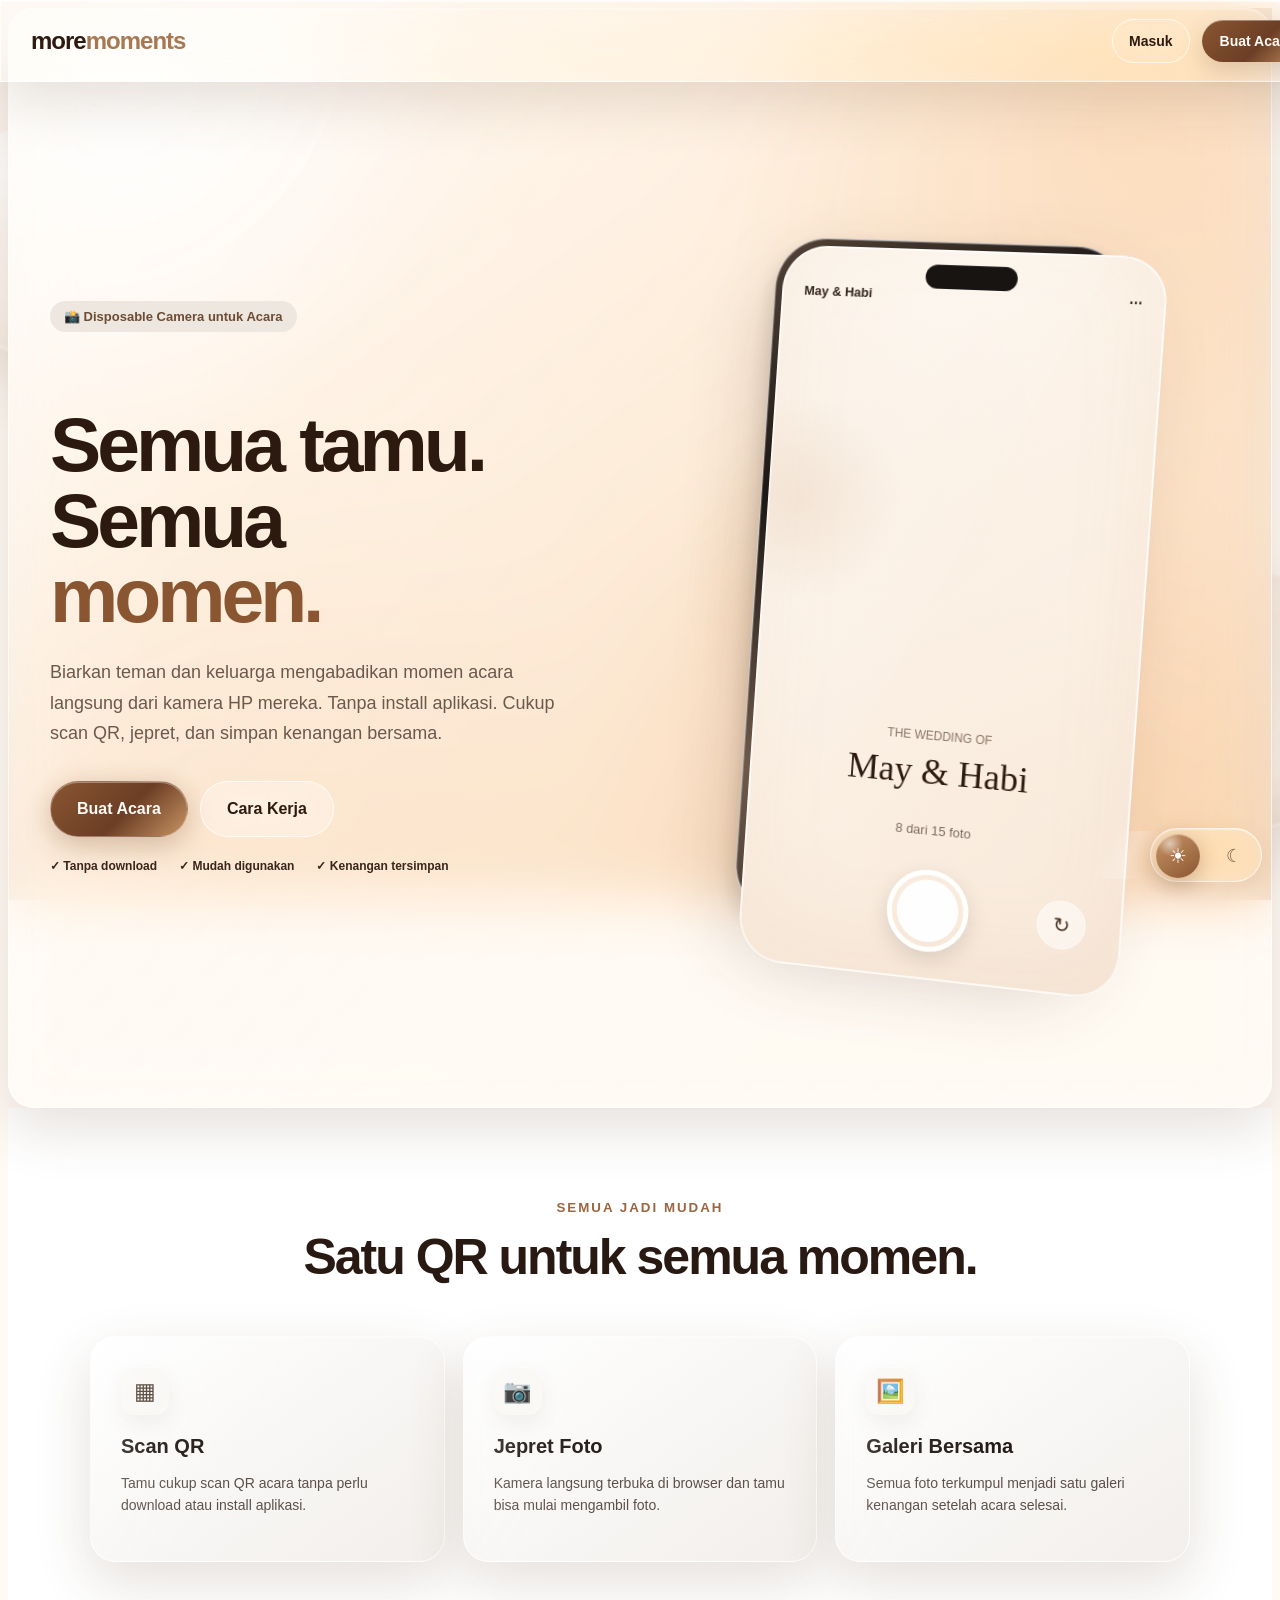
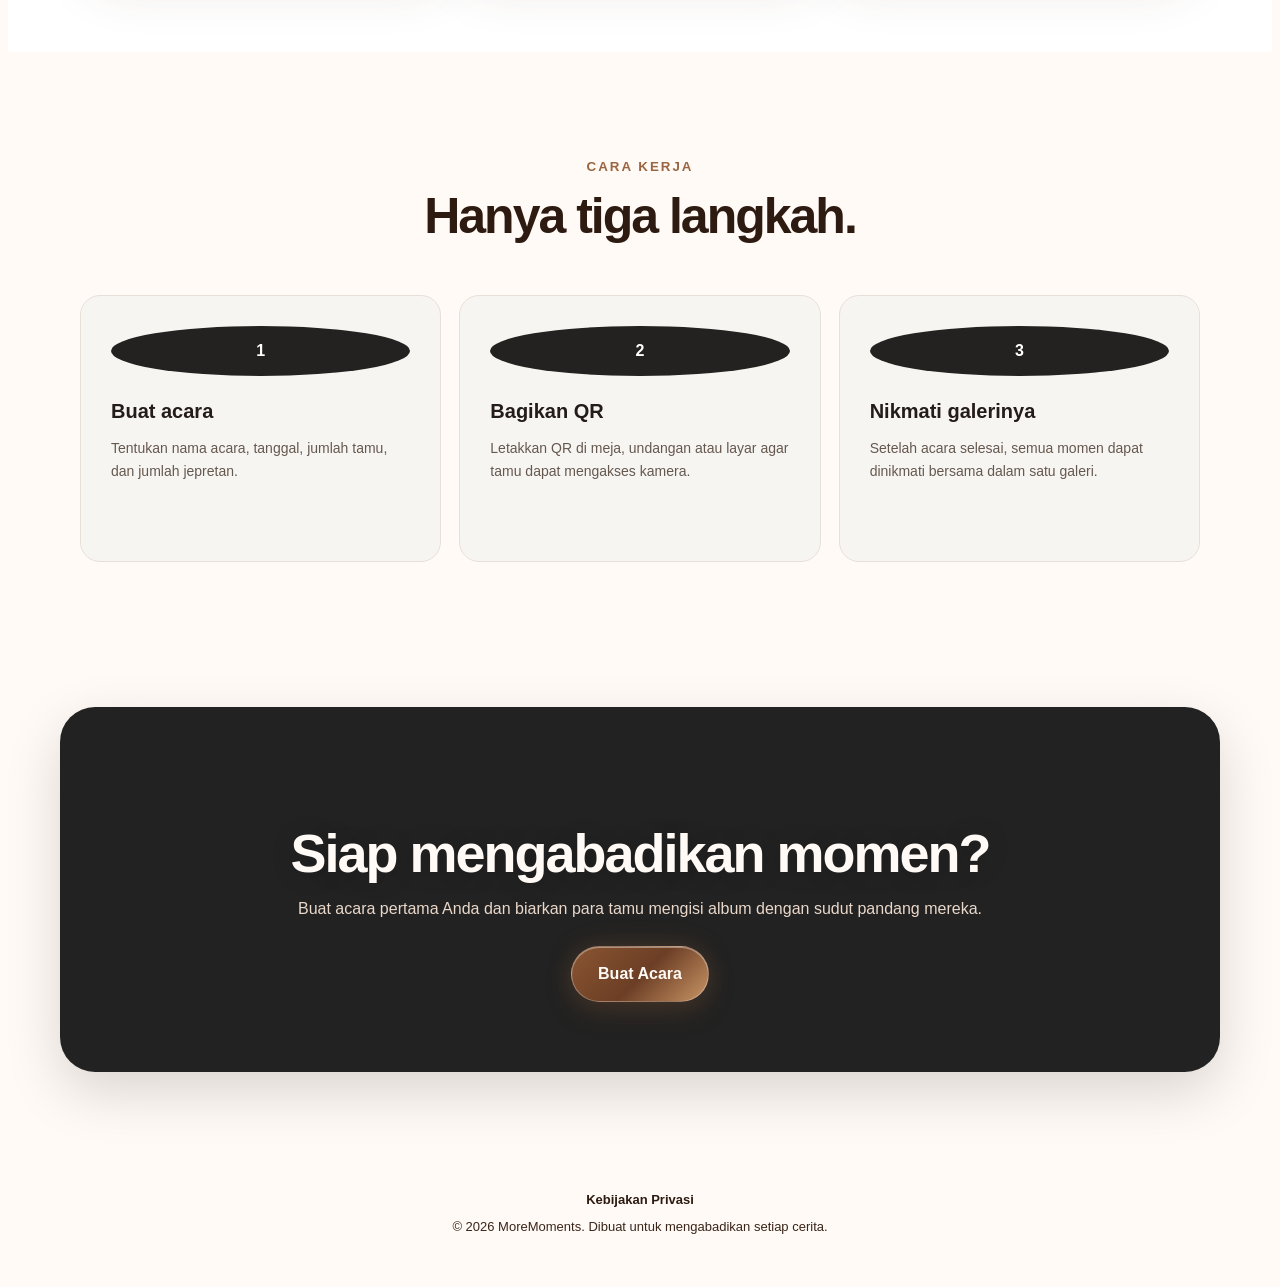
==== commit e730bcec: "Update index.html" ====
--- a/index.html
+++ b/index.html
@@ -876,6 +876,399 @@
 })();
 </script>
 <link rel="stylesheet" href="brown-black-liquid-glass.css?v=7">
+
+<style id="index-contrast-fix">
+/* INDEX ONLY — PERBAIKAN KONTRAS */
+
+/* 1. Tombol Buat Acara di pojok kanan: teks putih saat mode terang */
+html[data-theme="light"] body .navbar .btn-create-small,
+html[data-theme="light"] body .navbar a.btn-create-small,
+body .navbar .btn-create-small{
+  color:#fffaf6 !important;
+  -webkit-text-fill-color:#fffaf6 !important;
+  opacity:1 !important;
+}
+
+/* 2. Bagian putih/silver: teks gelap di kedua mode */
+body .features{
+  background:#fff !important;
+}
+
+body .features .section-title small{
+  color:#9b6540 !important;
+  -webkit-text-fill-color:#9b6540 !important;
+  opacity:1 !important;
+}
+
+body .features .section-title h2{
+  color:#281a13 !important;
+  -webkit-text-fill-color:#281a13 !important;
+  opacity:1 !important;
+}
+
+body .features .feature-card{
+  background:linear-gradient(145deg,rgba(239,238,236,.98),rgba(211,209,206,.96)) !important;
+  border-color:rgba(255,255,255,.72) !important;
+  color:#241c18 !important;
+}
+
+body .features .feature-card h3{
+  color:#241c18 !important;
+  -webkit-text-fill-color:#241c18 !important;
+  opacity:1 !important;
+}
+
+body .features .feature-card p{
+  color:#5b5049 !important;
+  -webkit-text-fill-color:#5b5049 !important;
+  opacity:1 !important;
+}
+
+body .features .feature-icon{
+  background:rgba(250,248,245,.94) !important;
+  color:#423228 !important;
+  -webkit-text-fill-color:#423228 !important;
+}
+
+/* Bagian Hanya tiga langkah: kartu putih = teks gelap di kedua mode */
+body .how .step{
+  background:#f7f5f2 !important;
+  border-color:#e7dfd8 !important;
+  color:#241c18 !important;
+}
+
+body .how .step h3{
+  color:#241c18 !important;
+  -webkit-text-fill-color:#241c18 !important;
+  opacity:1 !important;
+}
+
+body .how .step p{
+  color:#65584f !important;
+  -webkit-text-fill-color:#65584f !important;
+  opacity:1 !important;
+}
+
+body .how .number{
+  background:#242220 !important;
+  color:#fff !important;
+  -webkit-text-fill-color:#fff !important;
+}
+
+html[data-theme="dark"] body .how .section-title h2{
+  color:#fffaf6 !important;
+  -webkit-text-fill-color:#fffaf6 !important;
+}
+
+html[data-theme="dark"] body .how .section-title small{
+  color:#d7aa80 !important;
+  -webkit-text-fill-color:#d7aa80 !important;
+}
+
+/* Jangan biarkan teks memudar ketika tema berganti */
+html.mm-theme-changing body .features .section-title h2,
+html.mm-theme-changing body .features .feature-card h3,
+html.mm-theme-changing body .features .feature-card p,
+html.mm-theme-changing body .how .step h3,
+html.mm-theme-changing body .how .step p,
+html.mm-theme-changing body .navbar .btn-create-small{
+  transition-property:background,border-color,box-shadow,transform,opacity !important;
+}
+</style>
+
+
+<style id="index-number-dark-fix">
+/* Dark mode: nomor pada kartu putih harus tetap terlihat jelas */
+html[data-theme="dark"] body .how .step .number,
+html[data-theme="dark"] body .steps .step .number{
+  background:#242220 !important;
+  color:#ffffff !important;
+  -webkit-text-fill-color:#ffffff !important;
+  border:1px solid rgba(255,255,255,.10) !important;
+  opacity:1 !important;
+  box-shadow:none !important;
+}
+
+html[data-theme="light"] body .how .step .number,
+html[data-theme="light"] body .steps .step .number{
+  background:#242220 !important;
+  color:#ffffff !important;
+  -webkit-text-fill-color:#ffffff !important;
+  opacity:1 !important;
+}
+</style>
+
+
+<style id="index-final-v2-fix">
+/* =========================================================
+   INDEX FINAL v2
+   - Tombol Buat Acara hero disamakan gaya premium coklat
+   - Tag Disposable Camera terbaca di mode gelap
+   - Tombol kanan atas diberi jarak dari tepi
+========================================================= */
+
+/* 1) Tombol Buat Acara di hero: samakan gaya dengan tombol CTA */
+.hero-buttons .btn-primary,
+.hero-buttons a.btn-primary{
+  background:
+    linear-gradient(
+      135deg,
+      #8a5632,
+      #6c3e25 55%,
+      #c99565
+    ) !important;
+
+  color:#fffaf6 !important;
+  -webkit-text-fill-color:#fffaf6 !important;
+
+  border:1px solid rgba(255,255,255,.28) !important;
+
+  box-shadow:
+    inset 0 1px 0 rgba(255,255,255,.34),
+    0 10px 28px rgba(99,61,36,.22),
+    0 0 24px rgba(184,125,75,.14) !important;
+}
+
+/* pastikan tetap putih di mode terang */
+html[data-theme="light"] .hero-buttons .btn-primary,
+html[data-theme="light"] .hero-buttons a.btn-primary{
+  color:#fffaf6 !important;
+  -webkit-text-fill-color:#fffaf6 !important;
+}
+
+/* 2) Tag Disposable Camera: background-nya terang, jadi teks harus gelap */
+html[data-theme="dark"] .hero-text .tag{
+  background:rgba(244,241,237,.92) !important;
+
+  color:#49372c !important;
+  -webkit-text-fill-color:#49372c !important;
+
+  border:1px solid rgba(255,255,255,.22) !important;
+
+  opacity:1 !important;
+}
+
+/* mode terang juga dipertahankan jelas */
+html[data-theme="light"] .hero-text .tag{
+  color:#6d4b35 !important;
+  -webkit-text-fill-color:#6d4b35 !important;
+  opacity:1 !important;
+}
+
+/* 3) Beri jarak tombol pojok kanan dari tepi */
+.nav-actions{
+  margin-right:18px !important;
+}
+
+/* supaya tetap rapi di layar kecil */
+@media(max-width:800px){
+  .nav-actions{
+    margin-right:4px !important;
+  }
+}
+</style>
+
+
+<style id="index-visual-polish-v3">
+.navbar{
+  padding-left:30px !important;
+  padding-right:52px !important;
+}
+.nav-actions{
+  margin-right:0 !important;
+  gap:12px !important;
+}
+.btn-create-small{
+  background:linear-gradient(135deg,#8a5632,#6c3e25 55%,#c99565) !important;
+  color:#fffaf6 !important;
+  -webkit-text-fill-color:#fffaf6 !important;
+  box-shadow:
+    inset 0 1px 0 rgba(255,255,255,.34),
+    0 9px 24px rgba(92,55,33,.20) !important;
+}
+.hero{
+  padding-top:128px !important;
+  padding-bottom:70px !important;
+}
+.hero-inner{
+  max-width:1180px !important;
+  grid-template-columns:.92fr 1.08fr !important;
+  gap:56px !important;
+}
+.hero-text{position:relative;z-index:2;}
+.hero-text h1{max-width:610px;}
+.hero-buttons{margin-bottom:22px;}
+.hero-benefits{
+  display:flex;
+  flex-wrap:wrap;
+  gap:12px 22px;
+  font-size:12px;
+  font-weight:700;
+  color:#806957;
+}
+html[data-theme="dark"] .hero-benefits{color:#d8c4b6;}
+.phone-wrapper{
+  position:relative;
+  min-height:680px;
+  align-items:center;
+}
+.phone-wrapper::before{
+  content:"";
+  position:absolute;
+  width:470px;
+  height:470px;
+  border-radius:50%;
+  background:radial-gradient(circle,rgba(207,153,103,.28) 0%,rgba(207,153,103,.10) 44%,transparent 72%);
+  filter:blur(4px);
+  z-index:0;
+}
+.phone{
+  position:relative;
+  z-index:2;
+  width:338px !important;
+  height:675px !important;
+  padding:7px !important;
+  border-radius:52px !important;
+  background:linear-gradient(145deg,#544337,#1c1815 28%,#6e5949 58%,#181512) !important;
+  border:1px solid rgba(255,255,255,.42);
+  box-shadow:0 38px 80px rgba(83,50,29,.24),0 12px 24px rgba(0,0,0,.16),inset 0 0 0 1px rgba(255,255,255,.24) !important;
+  transform:perspective(1100px) rotateY(-7deg) rotateZ(4deg) !important;
+  transition:transform .35s ease,box-shadow .35s ease !important;
+}
+.phone:hover{
+  transform:perspective(1100px) rotateY(-3deg) rotateZ(2deg) translateY(-4px) !important;
+}
+.phone::before{
+  content:"";
+  position:absolute;
+  top:110px;
+  right:-5px;
+  width:4px;
+  height:82px;
+  border-radius:5px;
+  background:#7a6454;
+  box-shadow:0 90px 0 #7a6454;
+}
+.phone-screen{
+  position:relative;
+  border-radius:45px !important;
+  overflow:hidden !important;
+  padding:25px 22px 27px !important;
+  background:
+    linear-gradient(rgba(255,248,239,.72),rgba(255,244,233,.72)),
+    radial-gradient(circle at 18% 26%,rgba(190,133,83,.14),transparent 32%),
+    radial-gradient(circle at 88% 82%,rgba(231,197,162,.34),transparent 34%),
+    linear-gradient(145deg,#f8ede1,#e9d4bf) !important;
+  color:#34261e !important;
+  box-shadow:inset 0 0 0 1px rgba(255,255,255,.65),inset 0 -30px 90px rgba(190,135,88,.08) !important;
+}
+html[data-theme="dark"] .phone-screen{
+  background:
+    radial-gradient(circle at 55% 60%,rgba(139,84,48,.18),transparent 28%),
+    radial-gradient(circle at 30% 30%,rgba(119,70,41,.12),transparent 24%),
+    linear-gradient(145deg,#211711,#0e0c0a 72%) !important;
+  color:#fff7ef !important;
+  box-shadow:inset 0 0 0 1px rgba(224,181,145,.16),inset 0 -30px 90px rgba(0,0,0,.30) !important;
+}
+.phone-screen::before{
+  content:"";
+  position:absolute;
+  inset:-18% 44% 20% -28%;
+  transform:rotate(24deg);
+  background:linear-gradient(100deg,transparent,rgba(255,255,255,.24),transparent);
+  pointer-events:none;
+  z-index:0;
+}
+.phone-screen::after{
+  content:"";
+  position:absolute;
+  width:210px;
+  height:210px;
+  left:-72px;
+  top:150px;
+  border-radius:50%;
+  background:radial-gradient(circle,rgba(188,128,77,.12),transparent 70%);
+  pointer-events:none;
+}
+.dynamic-island{
+  position:absolute;
+  top:14px;
+  left:50%;
+  transform:translateX(-50%);
+  width:92px;
+  height:24px;
+  border-radius:999px;
+  background:#171412;
+  box-shadow:inset 0 1px 0 rgba(255,255,255,.09);
+  z-index:4;
+}
+html[data-theme="dark"] .dynamic-island{background:#050505;}
+.camera-top,.event-info,.camera-controls{position:relative;z-index:2;}
+.camera-top{padding-top:12px;color:inherit !important;}
+.camera-top span,.event-info small,.event-info h2,.shot-count{color:inherit !important;}
+.event-info h2{font-size:36px !important;}
+.shutter{
+  width:72px !important;height:72px !important;
+  border:5px solid rgba(255,255,255,.98) !important;
+  box-shadow:0 7px 22px rgba(0,0,0,.12);
+}
+.shutter::after{background:rgba(255,255,255,.97) !important;}
+.switch-camera{
+  background:rgba(255,255,255,.52) !important;
+  color:#4b3628 !important;
+  border:1px solid rgba(255,255,255,.48);
+  backdrop-filter:blur(14px);
+}
+html[data-theme="dark"] .switch-camera{
+  background:rgba(255,255,255,.16) !important;
+  color:#fff7ef !important;
+  border-color:rgba(255,255,255,.12);
+}
+.how{
+  position:relative;
+  padding:105px 24px 115px !important;
+}
+.steps{
+  max-width:1120px !important;
+  grid-template-columns:repeat(3,1fr) !important;
+  gap:18px !important;
+}
+.step{
+  min-height:205px;
+  display:block !important;
+  position:relative;
+  padding:30px !important;
+}
+.step .number{margin-bottom:24px;}
+.step h3{font-size:20px;margin-bottom:10px !important;}
+.step p{line-height:1.65 !important;}
+.cta{
+  max-width:1100px !important;
+  box-shadow:0 20px 55px rgba(0,0,0,.15);
+}
+@media(max-width:800px){
+  .navbar{
+    padding-left:16px !important;
+    padding-right:20px !important;
+  }
+  .hero-inner{grid-template-columns:1fr !important;}
+  .phone-wrapper{min-height:580px;}
+  .phone{width:286px !important;height:572px !important;}
+  .steps{grid-template-columns:1fr !important;max-width:850px !important;}
+  .step{min-height:auto;display:flex !important;padding:22px !important;}
+  .step .number{margin-bottom:0;}
+  .hero-benefits{justify-content:center;}
+}
+@media(max-width:430px){
+  .navbar{padding-right:14px !important;}
+  .nav-actions{gap:5px !important;}
+  .phone-wrapper{min-height:520px;}
+  .phone{width:258px !important;height:516px !important;}
+  .dynamic-island{width:74px;height:20px;}
+  .hero-benefits{gap:8px 13px;font-size:11px;}
+}
+</style>
+
 </head>
 
 
@@ -963,6 +1356,12 @@
 
       </div>
 
+      <div class="hero-benefits" aria-label="Keunggulan MoreMoments">
+        <span>✓ Tanpa download</span>
+        <span>✓ Mudah digunakan</span>
+        <span>✓ Kenangan tersimpan</span>
+      </div>
+
     </div>
 
 
@@ -973,6 +1372,7 @@
 
         <div class="phone-screen">
 
+          <div class="dynamic-island" aria-hidden="true"></div>
 
           <div class="camera-top">
 
